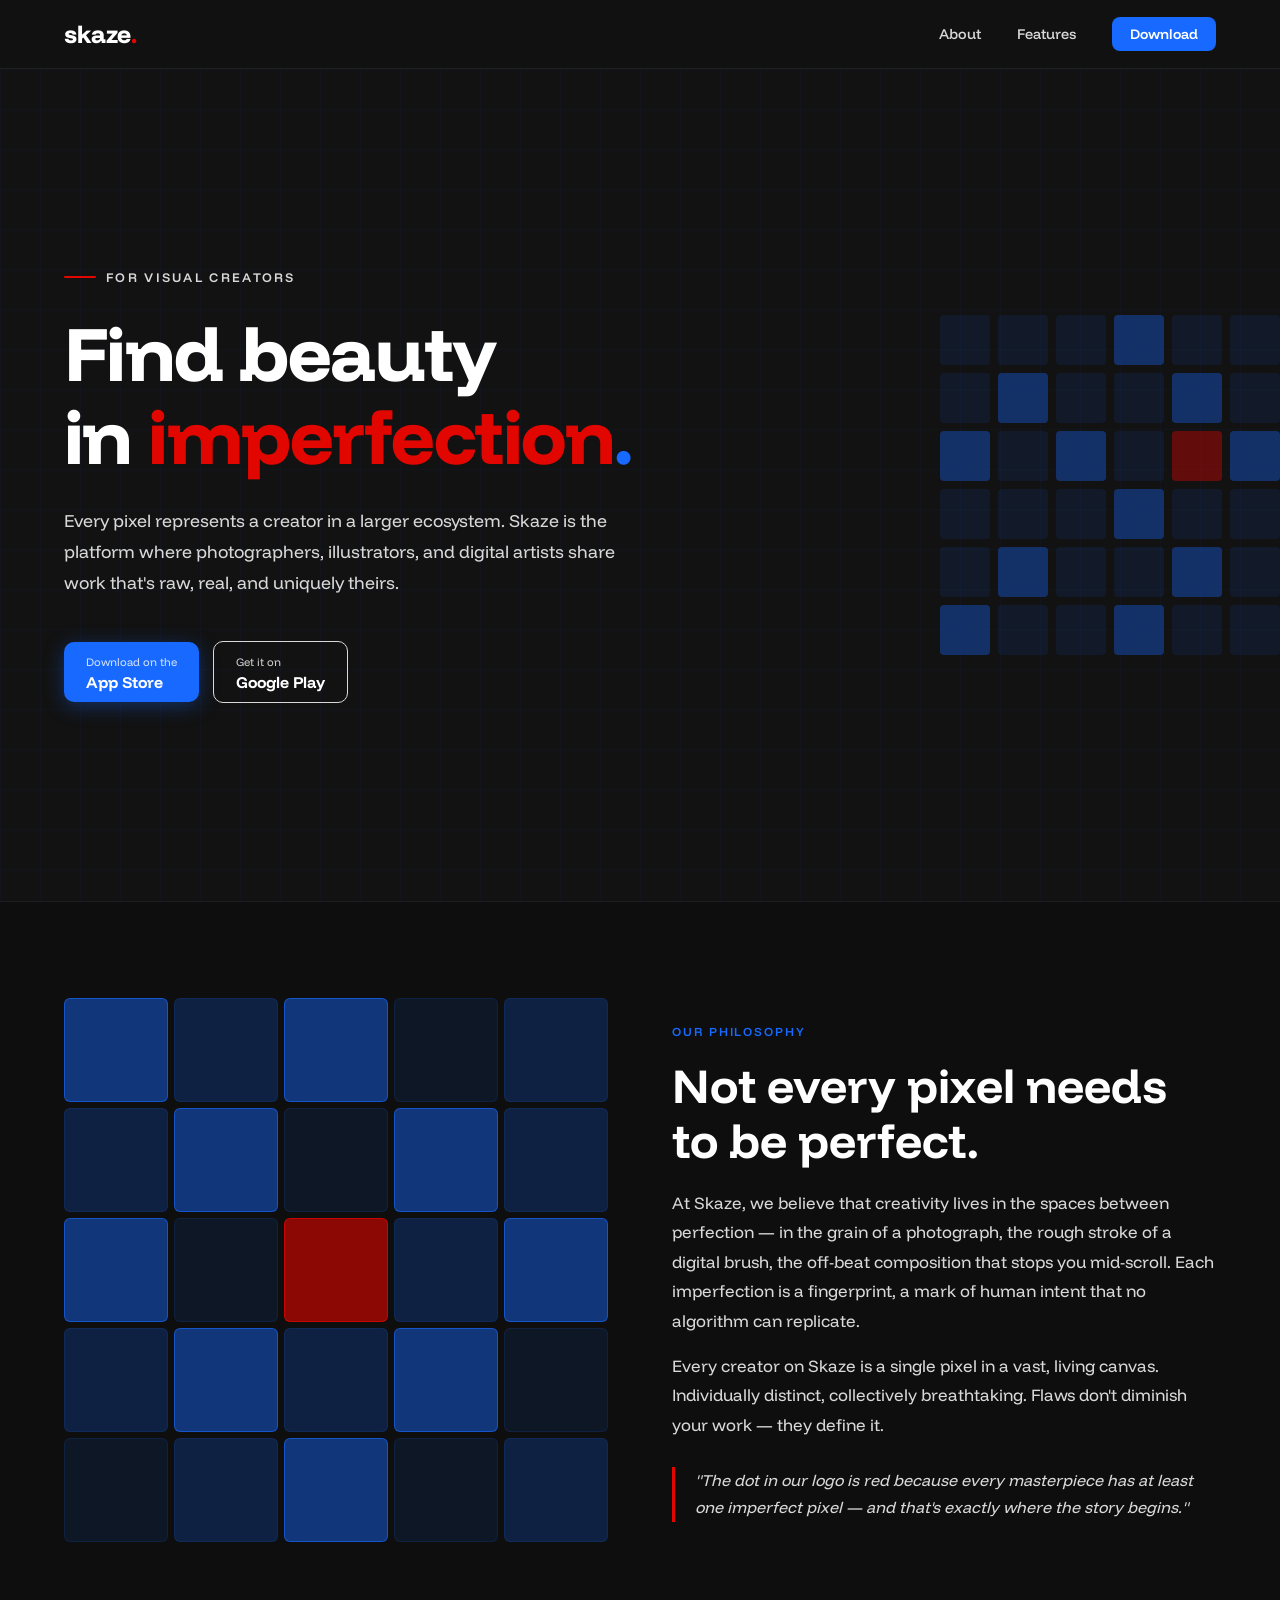
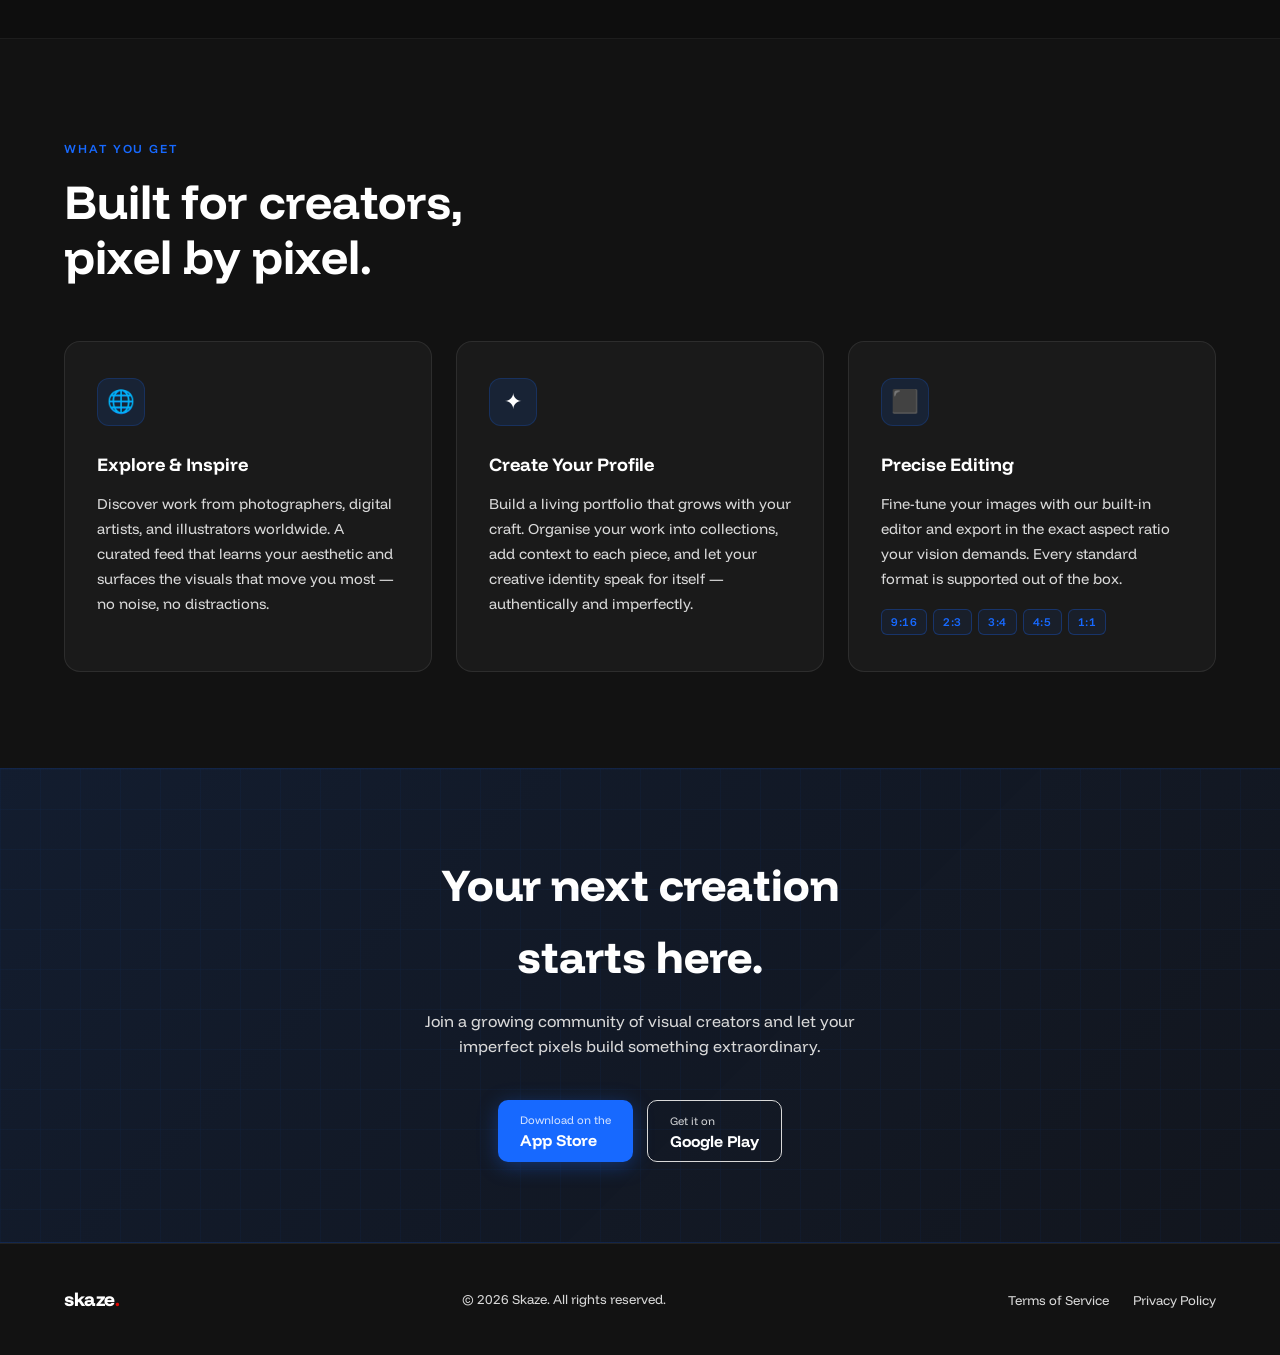
==== index.html @ e543526e "Add Skaze landing page: index.html, terms.html, privacy.html, style.css Agent-Logs-Url: https://gith" ====
<!DOCTYPE html>
<html lang="en">
<head>
  <meta charset="UTF-8" />
  <meta name="viewport" content="width=device-width, initial-scale=1.0" />
  <meta name="description" content="Skaze – the platform for visual creators, photographers, and digital artists. Find beauty in imperfection." />
  <title>Skaze – Find Beauty in Imperfection</title>
  <link rel="stylesheet" href="style.css" />
</head>
<body>

  <!-- ══════════════════════════════════════
       NAVBAR
  ══════════════════════════════════════ -->
  <header class="navbar">
    <div class="container navbar__inner">
      <a href="index.html" class="navbar__logo" aria-label="Skaze home">
        skaze<span class="dot">.</span>
      </a>

      <nav aria-label="Main navigation">
        <ul class="navbar__links" id="navLinks">
          <li><a href="#about">About</a></li>
          <li><a href="#features">Features</a></li>
          <li><a href="#download" class="navbar__cta">Download</a></li>
        </ul>
      </nav>

      <button class="navbar__hamburger" id="hamburgerBtn" aria-label="Toggle menu" aria-expanded="false" aria-controls="navLinks">
        <span></span>
        <span></span>
        <span></span>
      </button>
    </div>
  </header>

  <main>

    <!-- ══════════════════════════════════════
         HERO
    ══════════════════════════════════════ -->
    <section class="hero pixel-bg" aria-label="Hero">
      <div class="container">
        <div class="hero__content">
          <div class="hero__eyebrow">
            <span class="hero__eyebrow-line" aria-hidden="true"></span>
            <span class="hero__eyebrow-text">For Visual Creators</span>
          </div>

          <h1 class="hero__headline">
            Find beauty<br />
            in <span class="accent-red">imperfection</span><span class="accent">.</span>
          </h1>

          <p class="hero__sub">
            Every pixel represents a creator in a larger ecosystem. Skaze is the
            platform where photographers, illustrators, and digital artists
            share work that's raw, real, and uniquely theirs.
          </p>

          <div class="hero__cta-group">
            <a href="#download" class="btn btn-primary btn-store" aria-label="Download on the App Store">
              <span class="btn-store__label">Download on the</span>
              <span class="btn-store__name">App Store</span>
            </a>
            <a href="#download" class="btn btn-outline btn-store" aria-label="Get it on Google Play">
              <span class="btn-store__label">Get it on</span>
              <span class="btn-store__name">Google Play</span>
            </a>
          </div>
        </div>

        <!-- Decorative pixel grid -->
        <div class="hero__pixel-accent" aria-hidden="true">
          <div class="px"></div><div class="px mid"></div><div class="px"></div><div class="px active"></div><div class="px"></div><div class="px mid"></div>
          <div class="px mid"></div><div class="px active"></div><div class="px mid"></div><div class="px"></div><div class="px active"></div><div class="px"></div>
          <div class="px active"></div><div class="px"></div><div class="px active"></div><div class="px mid"></div><div class="px red"></div><div class="px active"></div>
          <div class="px"></div><div class="px mid"></div><div class="px"></div><div class="px active"></div><div class="px"></div><div class="px mid"></div>
          <div class="px mid"></div><div class="px active"></div><div class="px mid"></div><div class="px"></div><div class="px active"></div><div class="px"></div>
          <div class="px active"></div><div class="px"></div><div class="px mid"></div><div class="px active"></div><div class="px"></div><div class="px mid"></div>
        </div>
      </div>
    </section>

    <!-- ══════════════════════════════════════
         ABOUT
    ══════════════════════════════════════ -->
    <section class="about section" id="about" aria-labelledby="about-title">
      <div class="container">
        <div class="about__grid">

          <!-- Visual: pixel mosaic -->
          <div class="about__visual" aria-hidden="true">
            <!-- Row 1 -->
            <div class="tile lit"></div><div class="tile mid"></div><div class="tile lit"></div><div class="tile"></div><div class="tile mid"></div>
            <!-- Row 2 -->
            <div class="tile mid"></div><div class="tile lit"></div><div class="tile"></div><div class="tile lit"></div><div class="tile mid"></div>
            <!-- Row 3 -->
            <div class="tile lit"></div><div class="tile"></div><div class="tile flaw"></div><div class="tile mid"></div><div class="tile lit"></div>
            <!-- Row 4 -->
            <div class="tile mid"></div><div class="tile lit"></div><div class="tile mid"></div><div class="tile lit"></div><div class="tile"></div>
            <!-- Row 5 -->
            <div class="tile"></div><div class="tile mid"></div><div class="tile lit"></div><div class="tile"></div><div class="tile mid"></div>
          </div>

          <!-- Copy -->
          <div class="about__copy">
            <span class="section-label">Our Philosophy</span>
            <h2 class="section-title" id="about-title">
              Not every pixel needs to be perfect.
            </h2>
            <p class="section-body">
              At Skaze, we believe that creativity lives in the spaces between
              perfection — in the grain of a photograph, the rough stroke of a
              digital brush, the off-beat composition that stops you mid-scroll.
              Each imperfection is a fingerprint, a mark of human intent that
              no algorithm can replicate.
            </p>
            <p class="section-body" style="margin-top: 16px;">
              Every creator on Skaze is a single pixel in a vast, living
              canvas. Individually distinct, collectively breathtaking. Flaws
              don't diminish your work — they define it.
            </p>
            <blockquote class="about__quote">
              "The dot in our logo is red because every masterpiece has at least
              one imperfect pixel — and that's exactly where the story begins."
            </blockquote>
          </div>

        </div>
      </div>
    </section>

    <!-- ══════════════════════════════════════
         FEATURES
    ══════════════════════════════════════ -->
    <section class="section" id="features" aria-labelledby="features-title">
      <div class="container">
        <span class="section-label">What You Get</span>
        <h2 class="section-title" id="features-title">
          Built for creators,<br />pixel by pixel.
        </h2>

        <div class="features__grid">

          <!-- Feature 1: Explore & Inspire -->
          <article class="feature-card">
            <div class="feature-card__icon" aria-hidden="true">🌐</div>
            <h3 class="feature-card__title">Explore &amp; Inspire</h3>
            <p class="feature-card__body">
              Discover work from photographers, digital artists, and
              illustrators worldwide. A curated feed that learns your aesthetic
              and surfaces the visuals that move you most — no noise, no
              distractions.
            </p>
          </article>

          <!-- Feature 2: Create Your Profile -->
          <article class="feature-card">
            <div class="feature-card__icon" aria-hidden="true">✦</div>
            <h3 class="feature-card__title">Create Your Profile</h3>
            <p class="feature-card__body">
              Build a living portfolio that grows with your craft. Organise
              your work into collections, add context to each piece, and let
              your creative identity speak for itself — authentically and
              imperfectly.
            </p>
          </article>

          <!-- Feature 3: Precise Editing -->
          <article class="feature-card">
            <div class="feature-card__icon" aria-hidden="true">⬛</div>
            <h3 class="feature-card__title">Precise Editing</h3>
            <p class="feature-card__body">
              Fine-tune your images with our built-in editor and export in the
              exact aspect ratio your vision demands. Every standard format is
              supported out of the box.
            </p>
            <div class="feature-card__tags" aria-label="Supported aspect ratios">
              <span class="feature-card__tag">9:16</span>
              <span class="feature-card__tag">2:3</span>
              <span class="feature-card__tag">3:4</span>
              <span class="feature-card__tag">4:5</span>
              <span class="feature-card__tag">1:1</span>
            </div>
          </article>

        </div>
      </div>
    </section>

    <!-- ══════════════════════════════════════
         DOWNLOAD CTA
    ══════════════════════════════════════ -->
    <section class="download-cta pixel-bg" id="download" aria-labelledby="download-title">
      <div class="container">
        <h2 class="download-cta__title" id="download-title">
          Your next creation<br />starts here.
        </h2>
        <p class="download-cta__sub">
          Join a growing community of visual creators and let your imperfect
          pixels build something extraordinary.
        </p>
        <div class="download-cta__buttons">
          <a href="#" class="btn btn-primary btn-store" aria-label="Download on the App Store">
            <span class="btn-store__label">Download on the</span>
            <span class="btn-store__name">App Store</span>
          </a>
          <a href="#" class="btn btn-outline btn-store" aria-label="Get it on Google Play">
            <span class="btn-store__label">Get it on</span>
            <span class="btn-store__name">Google Play</span>
          </a>
        </div>
      </div>
    </section>

  </main>

  <!-- ══════════════════════════════════════
       FOOTER
  ══════════════════════════════════════ -->
  <footer class="footer">
    <div class="container footer__inner">
      <span class="footer__logo">skaze<span class="dot">.</span></span>
      <p class="footer__copy">&copy; 2026 Skaze. All rights reserved.</p>
      <ul class="footer__links">
        <li><a href="terms.html">Terms of Service</a></li>
        <li><a href="privacy.html">Privacy Policy</a></li>
      </ul>
    </div>
  </footer>

  <script>
    // Mobile nav toggle
    const btn = document.getElementById('hamburgerBtn');
    const nav = document.getElementById('navLinks');
    btn.addEventListener('click', () => {
      const isOpen = nav.classList.toggle('open');
      btn.setAttribute('aria-expanded', isOpen);
    });
    // Close on link click
    nav.querySelectorAll('a').forEach(link => {
      link.addEventListener('click', () => {
        nav.classList.remove('open');
        btn.setAttribute('aria-expanded', false);
      });
    });
  </script>
</body>
</html>
---- style.css ----
/* ================================================
   Skaze – Global Stylesheet
   Brand colors:
     Background  #121212
     White       #FFFFFF
     Blue        #1769FF
     Dark Blue   #0F4ED8
     Red         #E10600
     Gray        #D9D9D9
   ================================================ */

@import url('https://fonts.googleapis.com/css2?family=Funnel+Display:wght@300;400;500;600;700;800&display=swap');

/* ── Reset & Base ── */
*, *::before, *::after {
  box-sizing: border-box;
  margin: 0;
  padding: 0;
}

html {
  scroll-behavior: smooth;
}

body {
  background-color: #121212;
  color: #FFFFFF;
  font-family: 'Funnel Display', sans-serif;
  font-size: 16px;
  line-height: 1.6;
  -webkit-font-smoothing: antialiased;
}

a {
  color: inherit;
  text-decoration: none;
}

img {
  max-width: 100%;
  display: block;
}

/* ── Utility ── */
.container {
  width: 90%;
  max-width: 1160px;
  margin: 0 auto;
}

.section {
  padding: 96px 0;
}

.section-label {
  display: inline-block;
  font-size: 0.75rem;
  font-weight: 600;
  letter-spacing: 0.16em;
  text-transform: uppercase;
  color: #1769FF;
  margin-bottom: 16px;
}

.section-title {
  font-size: clamp(2rem, 4vw, 3rem);
  font-weight: 700;
  line-height: 1.15;
  margin-bottom: 20px;
}

.section-body {
  font-size: 1.05rem;
  color: #D9D9D9;
  max-width: 600px;
  line-height: 1.75;
}

/* ── Pixel Grid Background (decorative) ── */
.pixel-bg {
  position: relative;
  overflow: hidden;
}

.pixel-bg::before {
  content: '';
  position: absolute;
  inset: 0;
  background-image:
    linear-gradient(rgba(23, 105, 255, 0.04) 1px, transparent 1px),
    linear-gradient(90deg, rgba(23, 105, 255, 0.04) 1px, transparent 1px);
  background-size: 40px 40px;
  pointer-events: none;
  z-index: 0;
}

/* ── Buttons ── */
.btn {
  display: inline-flex;
  align-items: center;
  gap: 10px;
  padding: 14px 28px;
  border-radius: 10px;
  font-family: 'Funnel Display', sans-serif;
  font-size: 0.95rem;
  font-weight: 600;
  cursor: pointer;
  border: none;
  transition: transform 0.18s ease, box-shadow 0.18s ease, background-color 0.18s ease;
  white-space: nowrap;
}

.btn:hover {
  transform: translateY(-2px);
}

.btn-primary {
  background-color: #1769FF;
  color: #FFFFFF;
  box-shadow: 0 4px 20px rgba(23, 105, 255, 0.35);
}

.btn-primary:hover {
  background-color: #0F4ED8;
  box-shadow: 0 6px 28px rgba(23, 105, 255, 0.5);
}

.btn-outline {
  background-color: transparent;
  color: #FFFFFF;
  border: 1.5px solid #D9D9D9;
}

.btn-outline:hover {
  border-color: #1769FF;
  color: #1769FF;
  box-shadow: 0 4px 16px rgba(23, 105, 255, 0.2);
}

/* ── Navbar ── */
.navbar {
  position: sticky;
  top: 0;
  z-index: 100;
  background-color: rgba(18, 18, 18, 0.92);
  backdrop-filter: blur(12px);
  -webkit-backdrop-filter: blur(12px);
  border-bottom: 1px solid rgba(217, 217, 217, 0.08);
}

.navbar__inner {
  display: flex;
  align-items: center;
  justify-content: space-between;
  height: 68px;
}

.navbar__logo {
  font-size: 1.55rem;
  font-weight: 800;
  letter-spacing: -0.02em;
  color: #FFFFFF;
}

.navbar__logo .dot {
  color: #E10600;
}

.navbar__links {
  display: flex;
  align-items: center;
  gap: 36px;
  list-style: none;
}

.navbar__links a {
  font-size: 0.9rem;
  font-weight: 500;
  color: #D9D9D9;
  transition: color 0.15s;
}

.navbar__links a:hover {
  color: #FFFFFF;
}

.navbar__cta {
  font-size: 0.88rem !important;
  font-weight: 600 !important;
  color: #FFFFFF !important;
  background-color: #1769FF;
  padding: 8px 18px;
  border-radius: 8px;
  transition: background-color 0.18s !important;
}

.navbar__cta:hover {
  background-color: #0F4ED8 !important;
  color: #FFFFFF !important;
}

/* Hamburger (mobile) */
.navbar__hamburger {
  display: none;
  flex-direction: column;
  gap: 5px;
  cursor: pointer;
  background: none;
  border: none;
  padding: 4px;
}

.navbar__hamburger span {
  display: block;
  width: 24px;
  height: 2px;
  background-color: #FFFFFF;
  border-radius: 2px;
  transition: transform 0.2s, opacity 0.2s;
}

/* ── Hero ── */
.hero {
  min-height: calc(100vh - 68px);
  display: flex;
  align-items: center;
  padding: 80px 0;
  position: relative;
}

.hero__content {
  position: relative;
  z-index: 1;
  max-width: 780px;
}

.hero__eyebrow {
  display: flex;
  align-items: center;
  gap: 10px;
  margin-bottom: 24px;
}

.hero__eyebrow-line {
  width: 32px;
  height: 2px;
  background-color: #E10600;
  border-radius: 2px;
}

.hero__eyebrow-text {
  font-size: 0.8rem;
  font-weight: 600;
  letter-spacing: 0.18em;
  text-transform: uppercase;
  color: #D9D9D9;
}

.hero__headline {
  font-size: clamp(2.6rem, 6vw, 5rem);
  font-weight: 800;
  line-height: 1.08;
  letter-spacing: -0.02em;
  margin-bottom: 28px;
}

.hero__headline .accent {
  color: #1769FF;
}

.hero__headline .accent-red {
  color: #E10600;
}

.hero__sub {
  font-size: 1.1rem;
  color: #D9D9D9;
  max-width: 560px;
  line-height: 1.75;
  margin-bottom: 44px;
}

.hero__cta-group {
  display: flex;
  flex-wrap: wrap;
  gap: 14px;
  align-items: center;
}

/* Store button inner layout */
.btn-store {
  flex-direction: column;
  align-items: flex-start;
  padding: 12px 22px;
  gap: 2px;
}

.btn-store__label {
  font-size: 0.7rem;
  font-weight: 400;
  opacity: 0.8;
}

.btn-store__name {
  font-size: 1rem;
  font-weight: 700;
  line-height: 1;
}

/* Floating pixel accent */
.hero__pixel-accent {
  position: absolute;
  right: 0;
  top: 50%;
  transform: translateY(-50%);
  width: 340px;
  height: 340px;
  display: grid;
  grid-template-columns: repeat(6, 1fr);
  grid-template-rows: repeat(6, 1fr);
  gap: 8px;
  opacity: 0.55;
  pointer-events: none;
}

.hero__pixel-accent .px {
  border-radius: 4px;
  background-color: rgba(23, 105, 255, 0.18);
  transition: background-color 0.4s;
}

.hero__pixel-accent .px.active { background-color: rgba(23, 105, 255, 0.65); }
.hero__pixel-accent .px.red    { background-color: rgba(225,   6,   0, 0.7); }

/* ── About ── */
.about {
  background-color: #0e0e0e;
  border-top: 1px solid rgba(217, 217, 217, 0.07);
  border-bottom: 1px solid rgba(217, 217, 217, 0.07);
}

.about__grid {
  display: grid;
  grid-template-columns: 1fr 1fr;
  gap: 64px;
  align-items: center;
}

.about__visual {
  position: relative;
  display: grid;
  grid-template-columns: repeat(5, 1fr);
  grid-template-rows: repeat(5, 1fr);
  gap: 6px;
  aspect-ratio: 1;
}

.about__visual .tile {
  border-radius: 6px;
  background-color: rgba(23, 105, 255, 0.1);
  border: 1px solid rgba(23, 105, 255, 0.12);
  transition: background-color 0.3s;
}

.about__visual .tile.lit  { background-color: rgba(23, 105, 255, 0.45); border-color: rgba(23, 105, 255, 0.6); }
.about__visual .tile.mid  { background-color: rgba(23, 105, 255, 0.22); }
.about__visual .tile.flaw { background-color: rgba(225, 6, 0, 0.6);     border-color: rgba(225, 6, 0, 0.7); }

.about__quote {
  margin-top: 28px;
  padding-left: 20px;
  border-left: 3px solid #E10600;
  font-size: 1rem;
  color: #D9D9D9;
  font-style: italic;
  line-height: 1.7;
}

/* ── Features ── */
.features__grid {
  display: grid;
  grid-template-columns: repeat(3, 1fr);
  gap: 24px;
  margin-top: 56px;
}

.feature-card {
  background-color: #1a1a1a;
  border: 1px solid rgba(217, 217, 217, 0.1);
  border-radius: 16px;
  padding: 36px 32px;
  transition: border-color 0.2s, transform 0.2s;
  position: relative;
  overflow: hidden;
}

.feature-card::before {
  content: '';
  position: absolute;
  top: 0; left: 0; right: 0;
  height: 3px;
  background: linear-gradient(90deg, #1769FF, #0F4ED8);
  border-radius: 16px 16px 0 0;
  opacity: 0;
  transition: opacity 0.2s;
}

.feature-card:hover {
  border-color: rgba(23, 105, 255, 0.35);
  transform: translateY(-4px);
}

.feature-card:hover::before {
  opacity: 1;
}

.feature-card__icon {
  width: 48px;
  height: 48px;
  border-radius: 12px;
  background-color: rgba(23, 105, 255, 0.12);
  border: 1px solid rgba(23, 105, 255, 0.2);
  display: flex;
  align-items: center;
  justify-content: center;
  margin-bottom: 24px;
  font-size: 1.4rem;
}

.feature-card__title {
  font-size: 1.15rem;
  font-weight: 700;
  margin-bottom: 12px;
}

.feature-card__body {
  font-size: 0.92rem;
  color: #D9D9D9;
  line-height: 1.7;
}

.feature-card__tags {
  display: flex;
  flex-wrap: wrap;
  gap: 6px;
  margin-top: 18px;
}

.feature-card__tag {
  font-size: 0.72rem;
  font-weight: 600;
  letter-spacing: 0.05em;
  color: #1769FF;
  border: 1px solid rgba(23, 105, 255, 0.3);
  border-radius: 6px;
  padding: 3px 9px;
  background-color: rgba(23, 105, 255, 0.07);
}

/* ── Download CTA banner ── */
.download-cta {
  background: linear-gradient(135deg, rgba(23, 105, 255, 0.12) 0%, rgba(15, 78, 216, 0.06) 100%);
  border-top: 1px solid rgba(23, 105, 255, 0.15);
  border-bottom: 1px solid rgba(23, 105, 255, 0.15);
  text-align: center;
  padding: 80px 0;
}

.download-cta__title {
  font-size: clamp(1.8rem, 3.5vw, 2.8rem);
  font-weight: 800;
  margin-bottom: 16px;
}

.download-cta__sub {
  font-size: 1rem;
  color: #D9D9D9;
  margin-bottom: 40px;
  max-width: 480px;
  margin-left: auto;
  margin-right: auto;
}

.download-cta__buttons {
  display: flex;
  justify-content: center;
  flex-wrap: wrap;
  gap: 14px;
}

/* ── Footer ── */
.footer {
  border-top: 1px solid rgba(217, 217, 217, 0.08);
  padding: 40px 0;
}

.footer__inner {
  display: flex;
  align-items: center;
  justify-content: space-between;
  flex-wrap: wrap;
  gap: 16px;
}

.footer__logo {
  font-size: 1.2rem;
  font-weight: 800;
  letter-spacing: -0.02em;
}

.footer__logo .dot {
  color: #E10600;
}

.footer__copy {
  font-size: 0.82rem;
  color: #D9D9D9;
}

.footer__links {
  display: flex;
  gap: 24px;
  list-style: none;
}

.footer__links a {
  font-size: 0.82rem;
  color: #D9D9D9;
  transition: color 0.15s;
}

.footer__links a:hover {
  color: #1769FF;
}

/* ── Legal pages ── */
.legal-hero {
  padding: 72px 0 40px;
  border-bottom: 1px solid rgba(217, 217, 217, 0.08);
}

.legal-hero__title {
  font-size: clamp(2rem, 4vw, 3.2rem);
  font-weight: 800;
  margin-bottom: 10px;
}

.legal-hero__meta {
  font-size: 0.85rem;
  color: #D9D9D9;
}

.legal-content {
  padding: 56px 0 96px;
  max-width: 760px;
}

.legal-content h2 {
  font-size: 1.3rem;
  font-weight: 700;
  margin-top: 44px;
  margin-bottom: 14px;
  color: #FFFFFF;
}

.legal-content h2:first-of-type {
  margin-top: 0;
}

.legal-content p {
  font-size: 0.97rem;
  color: #D9D9D9;
  line-height: 1.8;
  margin-bottom: 14px;
}

.legal-content ul {
  margin: 0 0 14px 20px;
  list-style: disc;
}

.legal-content ul li {
  font-size: 0.97rem;
  color: #D9D9D9;
  line-height: 1.8;
  margin-bottom: 6px;
}

.legal-content a {
  color: #1769FF;
  text-decoration: underline;
  text-underline-offset: 3px;
}

.legal-content a:hover {
  color: #FFFFFF;
}

/* ── Responsive ── */
@media (max-width: 960px) {
  .about__grid {
    grid-template-columns: 1fr;
    gap: 48px;
  }

  .about__visual {
    max-width: 320px;
    margin: 0 auto;
  }

  .features__grid {
    grid-template-columns: 1fr 1fr;
  }

  .hero__pixel-accent {
    display: none;
  }
}

@media (max-width: 680px) {
  .navbar__links {
    display: none;
    flex-direction: column;
    gap: 0;
    position: absolute;
    top: 68px;
    left: 0;
    right: 0;
    background-color: #121212;
    border-bottom: 1px solid rgba(217, 217, 217, 0.1);
    padding: 12px 0;
  }

  .navbar__links.open {
    display: flex;
  }

  .navbar__links li {
    width: 100%;
  }

  .navbar__links a {
    display: block;
    padding: 12px 5%;
    font-size: 1rem;
  }

  .navbar__cta {
    padding: 12px 5% !important;
    background: none !important;
    border-radius: 0 !important;
    border-top: 1px solid rgba(217, 217, 217, 0.06) !important;
    color: #1769FF !important;
  }

  .navbar__hamburger {
    display: flex;
  }

  .features__grid {
    grid-template-columns: 1fr;
  }

  .section {
    padding: 72px 0;
  }

  .footer__inner {
    flex-direction: column;
    align-items: flex-start;
  }
}
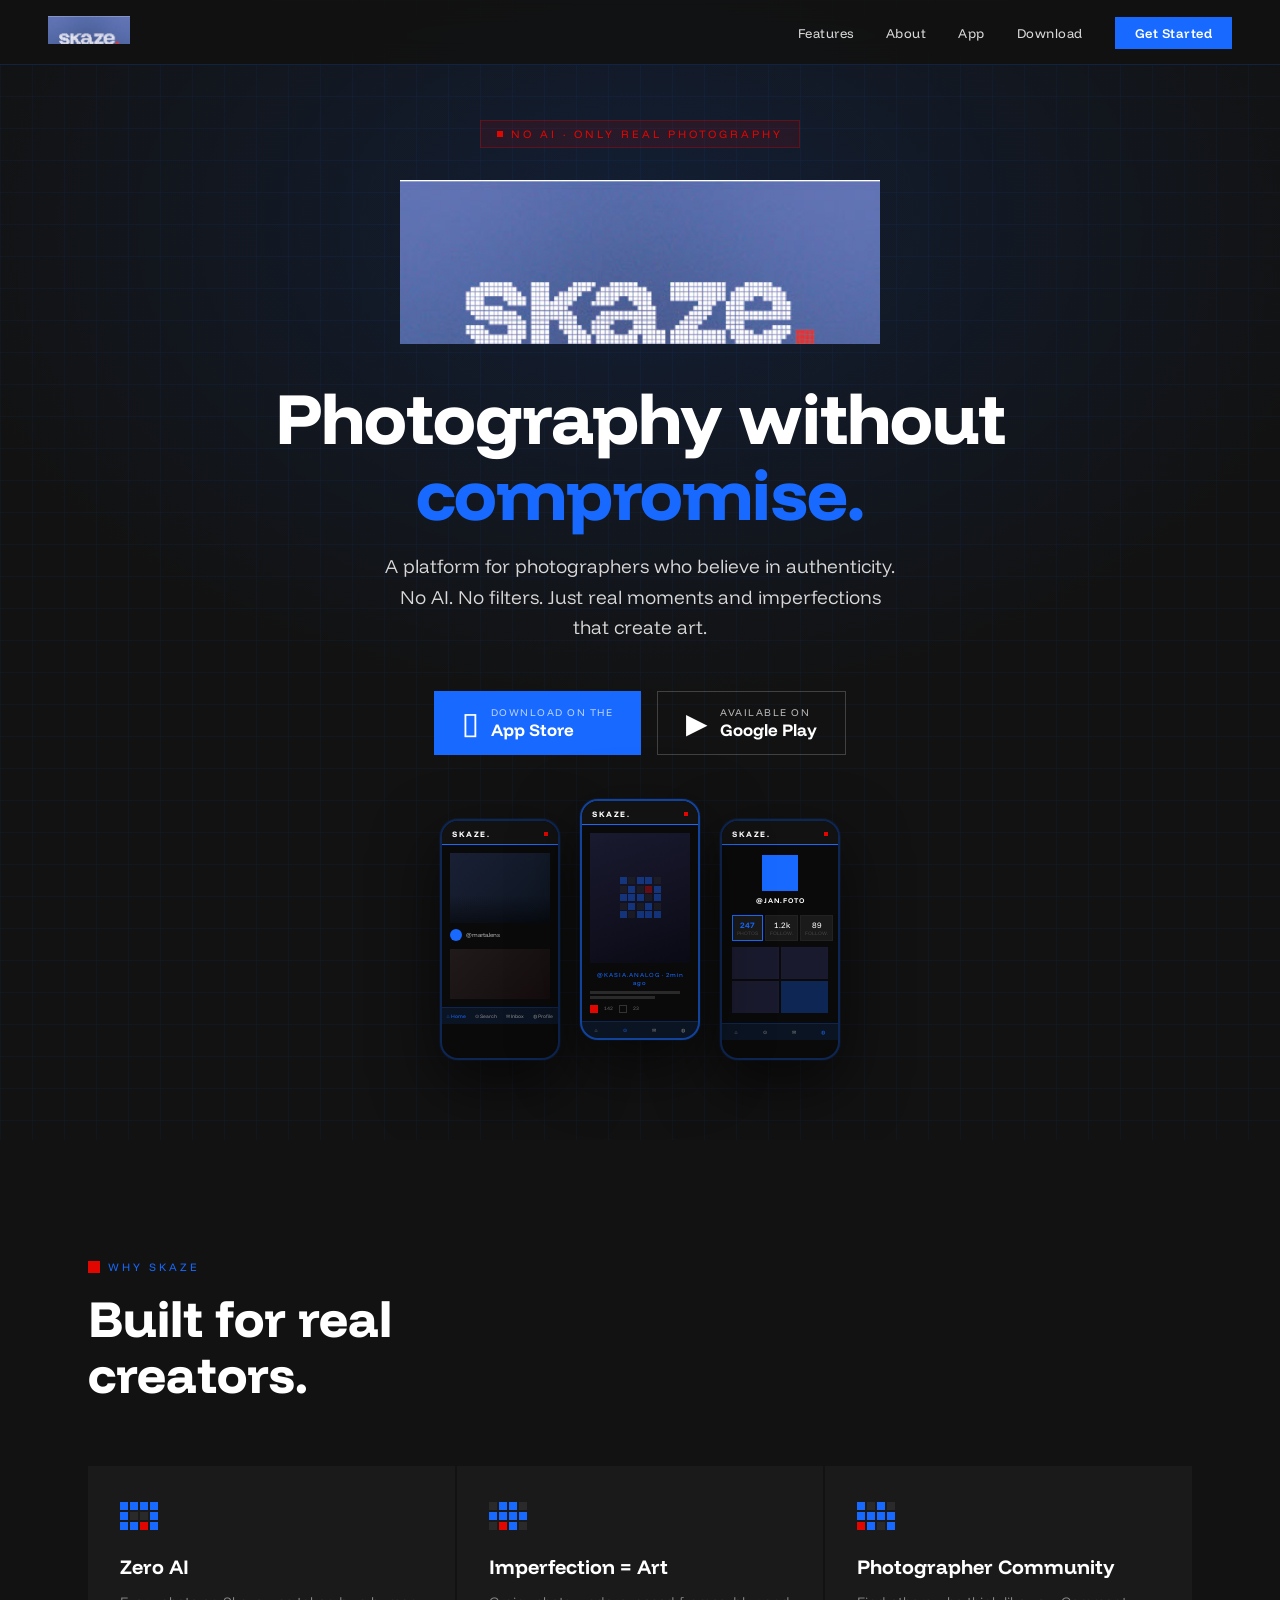
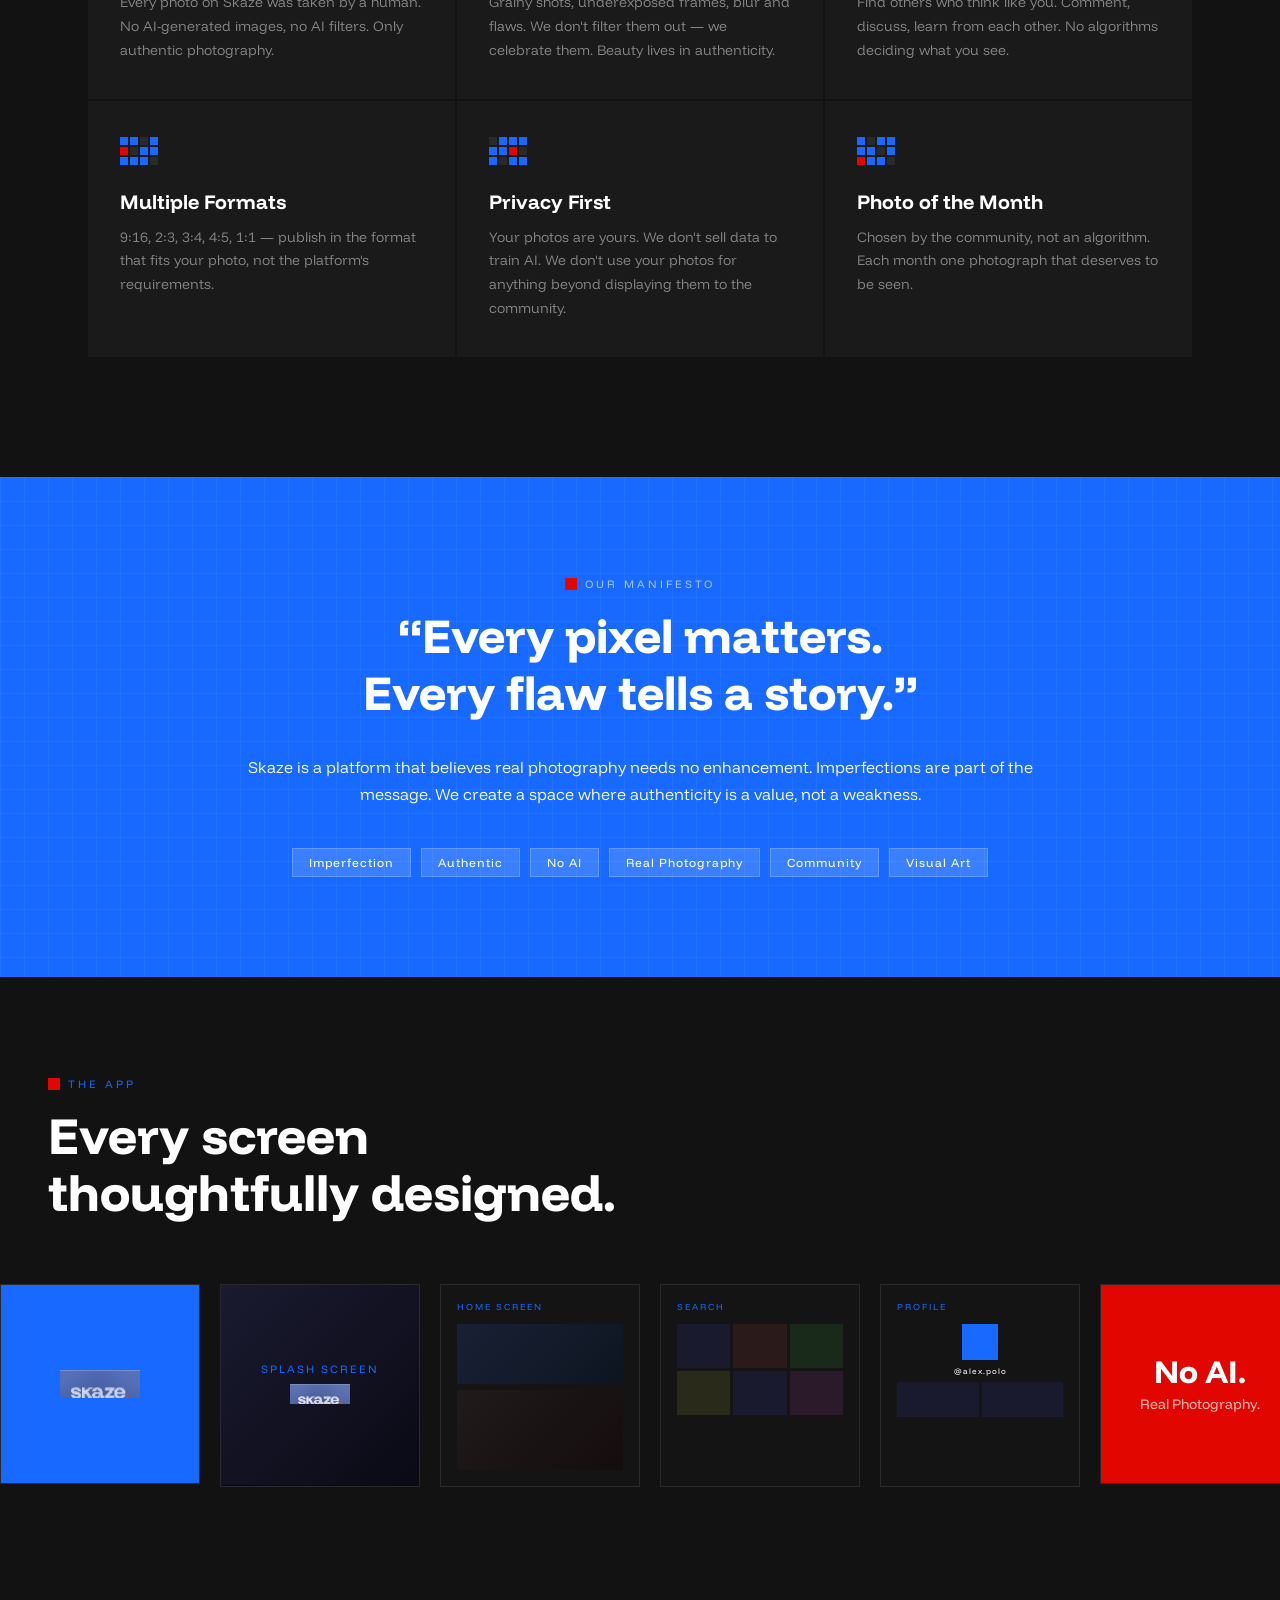
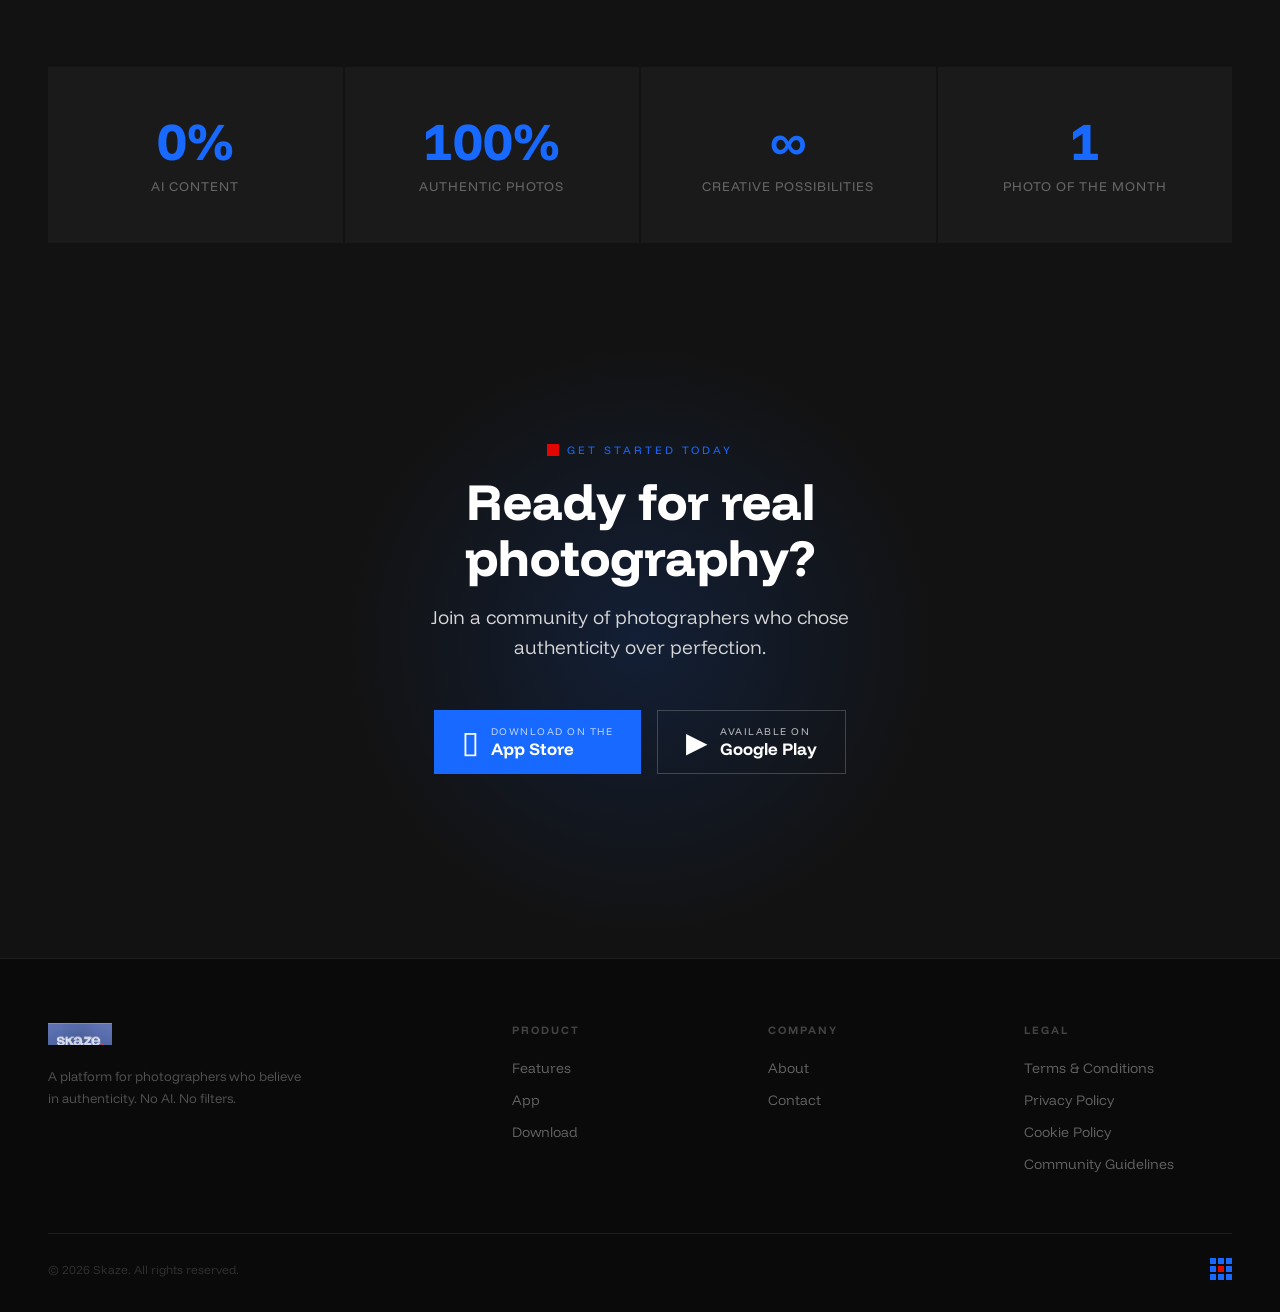
==== commit 8c9c9773: "Redesign index.html as mobile app landing page based on skaze_website.html Agent-Logs-Url: https://g" ====
--- a/index.html
+++ b/index.html
@@ -1,250 +1,1254 @@
 <!DOCTYPE html>
 <html lang="en">
 <head>
-  <meta charset="UTF-8" />
-  <meta name="viewport" content="width=device-width, initial-scale=1.0" />
-  <meta name="description" content="Skaze – the platform for visual creators, photographers, and digital artists. Find beauty in imperfection." />
-  <title>Skaze – Find Beauty in Imperfection</title>
-  <link rel="stylesheet" href="style.css" />
+<meta charset="UTF-8">
+<meta name="viewport" content="width=device-width, initial-scale=1.0">
+<meta name="description" content="Skaze — Real Photography. No AI. A platform for photographers who believe in authenticity.">
+<title>Skaze — Real Photography. No AI.</title>
+<link rel="preconnect" href="https://fonts.googleapis.com">
+<link href="https://fonts.googleapis.com/css2?family=Funnel+Display:wght@300;400;500;600;700;800&display=swap" rel="stylesheet">
+<style>
+:root {
+  --blue: #1769FF;
+  --blue-dark: #0F4ED8;
+  --red: #E10600;
+  --black: #121212;
+  --gray: #D9D9D9;
+  --white: #FFFFFF;
+}
+
+* { box-sizing: border-box; margin: 0; padding: 0; }
+
+html { scroll-behavior: smooth; }
+
+body {
+  font-family: 'Funnel Display', sans-serif;
+  background: var(--black);
+  color: var(--white);
+  overflow-x: hidden;
+}
+
+/* ── NAV ── */
+nav {
+  position: fixed; top: 0; left: 0; right: 0;
+  z-index: 100;
+  padding: 16px 48px;
+  display: flex; align-items: center; justify-content: space-between;
+  background: rgba(18,18,18,0.92);
+  backdrop-filter: blur(12px);
+  -webkit-backdrop-filter: blur(12px);
+  border-bottom: 1px solid rgba(23,105,255,0.2);
+}
+
+.nav-logo img { height: 28px; width: auto; }
+
+.nav-links {
+  display: flex; gap: 32px; align-items: center;
+  list-style: none;
+}
+
+.nav-links a {
+  color: var(--gray);
+  text-decoration: none;
+  font-size: 13px;
+  letter-spacing: 0.5px;
+  transition: color 0.2s;
+}
+
+.nav-links a:hover { color: var(--white); }
+
+.nav-cta {
+  background: var(--blue) !important;
+  color: var(--white) !important;
+  padding: 8px 20px;
+  font-weight: 600;
+  font-size: 13px !important;
+  letter-spacing: 1px;
+  transition: background 0.2s !important;
+}
+
+.nav-cta:hover { background: var(--blue-dark) !important; }
+
+/* Hamburger */
+.nav-hamburger {
+  display: none;
+  flex-direction: column;
+  gap: 5px;
+  cursor: pointer;
+  background: none;
+  border: none;
+  padding: 4px;
+}
+
+.nav-hamburger span {
+  display: block;
+  width: 24px; height: 2px;
+  background: var(--white);
+  border-radius: 2px;
+  transition: transform 0.25s, opacity 0.25s;
+}
+
+.nav-hamburger.open span:nth-child(1) { transform: translateY(7px) rotate(45deg); }
+.nav-hamburger.open span:nth-child(2) { opacity: 0; }
+.nav-hamburger.open span:nth-child(3) { transform: translateY(-7px) rotate(-45deg); }
+
+/* ── HERO ── */
+#hero {
+  min-height: 100vh;
+  display: flex; flex-direction: column;
+  align-items: center; justify-content: center;
+  position: relative; overflow: hidden;
+  padding: 120px 48px 80px;
+  text-align: center;
+}
+
+.hero-bg {
+  position: absolute; inset: 0;
+  background: radial-gradient(ellipse 80% 60% at 50% 20%, rgba(23,105,255,0.15) 0%, transparent 70%);
+}
+
+.pixel-grid {
+  position: absolute; inset: 0;
+  background-image:
+    linear-gradient(rgba(23,105,255,0.05) 1px, transparent 1px),
+    linear-gradient(90deg, rgba(23,105,255,0.05) 1px, transparent 1px);
+  background-size: 32px 32px;
+  animation: gridShift 20s linear infinite;
+}
+
+@keyframes gridShift {
+  0% { background-position: 0 0; }
+  100% { background-position: 32px 32px; }
+}
+
+.hero-badge {
+  display: inline-flex; align-items: center; gap: 8px;
+  background: rgba(225,6,0,0.1);
+  border: 1px solid rgba(225,6,0,0.3);
+  padding: 6px 16px;
+  font-size: 11px; letter-spacing: 3px; text-transform: uppercase;
+  color: var(--red);
+  margin-bottom: 32px;
+  position: relative; z-index: 1;
+}
+
+.badge-dot {
+  width: 6px; height: 6px; background: var(--red);
+  animation: blink 1.5s step-end infinite;
+}
+
+@keyframes blink { 50% { opacity: 0; } }
+
+.hero-logo {
+  position: relative; z-index: 1;
+  margin-bottom: 32px;
+}
+
+.hero-logo img { width: min(480px, 90vw); height: auto; }
+
+.hero-headline {
+  font-size: clamp(32px, 6vw, 72px);
+  font-weight: 800;
+  line-height: 1.05;
+  letter-spacing: -1px;
+  position: relative; z-index: 1;
+  margin-bottom: 20px;
+  max-width: 800px;
+}
+
+.hero-headline .accent { color: var(--blue); }
+
+.hero-sub {
+  font-size: clamp(15px, 2vw, 19px);
+  color: var(--gray);
+  max-width: 520px;
+  line-height: 1.6;
+  font-weight: 300;
+  position: relative; z-index: 1;
+  margin-bottom: 48px;
+}
+
+.download-row {
+  display: flex; gap: 16px; flex-wrap: wrap; justify-content: center;
+  position: relative; z-index: 1;
+  margin-bottom: 64px;
+}
+
+.store-btn {
+  display: flex; align-items: center; gap: 12px;
+  padding: 14px 28px;
+  text-decoration: none;
+  transition: transform 0.2s, box-shadow 0.2s;
+  font-family: 'Funnel Display', sans-serif;
+}
+
+.store-btn:hover { transform: translateY(-2px); }
+
+.store-btn.primary {
+  background: var(--blue);
+  color: var(--white);
+}
+
+.store-btn.primary:hover { box-shadow: 0 8px 32px rgba(23,105,255,0.4); }
+
+.store-btn.secondary {
+  background: transparent;
+  color: var(--white);
+  border: 1px solid rgba(255,255,255,0.2);
+}
+
+.store-btn.secondary:hover { border-color: var(--blue); box-shadow: 0 8px 32px rgba(23,105,255,0.2); }
+
+.store-icon { font-size: 28px; line-height: 1; }
+
+.store-label { text-align: left; }
+.store-label small { display: block; font-size: 10px; letter-spacing: 1.5px; text-transform: uppercase; opacity: 0.7; }
+.store-label strong { display: block; font-size: 17px; font-weight: 700; }
+
+/* ── PHONE MOCKUP STRIP ── */
+.phones-strip {
+  display: flex; gap: 20px; justify-content: center;
+  position: relative; z-index: 1;
+}
+
+.phone-frame {
+  width: 120px;
+  border-radius: 18px;
+  overflow: hidden;
+  border: 2px solid rgba(23,105,255,0.3);
+  background: #0a0a0a;
+  box-shadow: 0 24px 64px rgba(0,0,0,0.6), 0 0 0 1px rgba(23,105,255,0.1);
+  transition: transform 0.3s;
+}
+
+.phone-frame:nth-child(2) { transform: translateY(-20px); border-color: rgba(23,105,255,0.6); }
+.phone-frame:hover { transform: translateY(-8px) !important; }
+
+.p-header {
+  background: var(--black);
+  padding: 8px 10px 5px;
+  border-bottom: 1.5px solid var(--blue);
+  display: flex; align-items: center; justify-content: space-between;
+}
+
+.p-logo-text { font-size: 8px; font-weight: 800; letter-spacing: 1.5px; color: var(--white); }
+.p-dot { width: 4px; height: 4px; background: var(--red); }
+
+.p-post { padding: 8px; }
+.p-photo { height: 70px; background: linear-gradient(135deg,#1a1a2e,#2a2a40); margin-bottom: 6px; position: relative; overflow: hidden; }
+.p-photo::after { content:''; position:absolute; inset:0; background: linear-gradient(transparent 60%, rgba(0,0,0,0.5)); }
+.p-meta { display:flex; align-items:center; gap:4px; }
+.p-avatar { width:12px; height:12px; background:var(--blue); border-radius:50%; }
+.p-name { font-size:6px; color:#aaa; }
+.p-photo2 { height:50px; background:linear-gradient(135deg,#2a1a1a,#3a2020); }
+
+.p-tab { background:rgba(23,105,255,0.1); border-top:1px solid rgba(23,105,255,0.2); padding:5px 0; display:flex; justify-content:space-around; }
+.p-tab-item { font-size:5px; color:#888; text-align:center; }
+.p-tab-item.active { color:var(--blue); }
+
+/* ── FEATURES ── */
+#features {
+  padding: 120px 48px;
+  max-width: 1200px;
+  margin: 0 auto;
+}
+
+.section-tag {
+  font-size: 11px; letter-spacing: 3px; text-transform: uppercase;
+  color: var(--blue); margin-bottom: 16px;
+  display: flex; align-items: center; gap: 8px;
+}
+
+.section-tag::before {
+  content: '';
+  display: inline-block;
+  width: 12px; height: 12px;
+  background: var(--red);
+}
+
+.section-title {
+  font-size: clamp(28px, 4vw, 52px);
+  font-weight: 800; line-height: 1.1;
+  margin-bottom: 64px;
+  max-width: 600px;
+}
+
+.features-grid {
+  display: grid;
+  grid-template-columns: repeat(3, 1fr);
+  gap: 2px;
+}
+
+.feature-card {
+  background: #1a1a1a;
+  padding: 36px 32px;
+  position: relative;
+  overflow: hidden;
+  transition: background 0.3s;
+}
+
+.feature-card:hover { background: #1f1f1f; }
+
+.feature-card::before {
+  content: '';
+  position: absolute;
+  top: 0; left: 0; right: 0;
+  height: 2px;
+  background: var(--blue);
+  transform: scaleX(0);
+  transform-origin: left;
+  transition: transform 0.4s;
+}
+
+.feature-card:hover::before { transform: scaleX(1); }
+
+.feature-pixel {
+  display: grid;
+  grid-template-columns: repeat(4, 8px);
+  grid-template-rows: repeat(3, 8px);
+  gap: 2px;
+  margin-bottom: 24px;
+}
+
+.fp { background: var(--blue); width: 8px; height: 8px; }
+.fp.off { background: #2a2a2a; }
+.fp.red { background: var(--red); }
+
+.feature-title {
+  font-size: 20px; font-weight: 700;
+  margin-bottom: 12px;
+}
+
+.feature-desc {
+  font-size: 14px; color: #888;
+  line-height: 1.7; font-weight: 300;
+}
+
+/* ── MANIFESTO ── */
+#manifesto {
+  background: var(--blue);
+  padding: 100px 48px;
+  text-align: center;
+  position: relative;
+  overflow: hidden;
+}
+
+#manifesto::before {
+  content: '';
+  position: absolute; inset: 0;
+  background-image:
+    linear-gradient(rgba(255,255,255,0.05) 1px, transparent 1px),
+    linear-gradient(90deg, rgba(255,255,255,0.05) 1px, transparent 1px);
+  background-size: 24px 24px;
+}
+
+.manifesto-inner { position: relative; z-index: 1; max-width: 800px; margin: 0 auto; }
+
+.manifesto-quote {
+  font-size: clamp(24px, 4vw, 48px);
+  font-weight: 800;
+  line-height: 1.2;
+  margin-bottom: 32px;
+}
+
+.manifesto-sub {
+  font-size: 16px;
+  opacity: 0.8;
+  font-weight: 300;
+  margin-bottom: 40px;
+  line-height: 1.7;
+}
+
+.manifesto-tags {
+  display: flex; flex-wrap: wrap; gap: 10px; justify-content: center;
+}
+
+.tag-pill {
+  background: rgba(255,255,255,0.15);
+  padding: 6px 16px;
+  font-size: 12px;
+  letter-spacing: 1px;
+  border: 1px solid rgba(255,255,255,0.2);
+}
+
+/* ── SCREENSHOTS ── */
+#screenshots {
+  padding: 100px 0;
+  overflow: hidden;
+}
+
+.screenshots-header {
+  padding: 0 48px;
+  margin-bottom: 64px;
+}
+
+.scroll-track {
+  display: flex; gap: 20px;
+  animation: scrollTrack 30s linear infinite;
+  width: max-content;
+}
+
+@keyframes scrollTrack {
+  0% { transform: translateX(0); }
+  100% { transform: translateX(-50%); }
+}
+
+.scroll-track:hover { animation-play-state: paused; }
+
+.scroll-card {
+  width: 200px; flex-shrink: 0;
+  background: #1a1a1a;
+  border: 1px solid #2a2a2a;
+  overflow: hidden;
+}
+
+.scroll-card-ph {
+  width: 100%; height: 280px;
+}
+
+/* ── STATS ── */
+#stats {
+  padding: 80px 48px;
+}
+
+.stats-inner {
+  display: grid; grid-template-columns: repeat(4,1fr);
+  gap: 2px; max-width: 1200px; margin: 0 auto;
+}
+
+.stat-card {
+  background: #1a1a1a;
+  padding: 48px 32px;
+  text-align: center;
+}
+
+.stat-num {
+  font-size: 52px; font-weight: 800;
+  color: var(--blue);
+  display: block;
+  line-height: 1;
+  margin-bottom: 8px;
+}
+
+.stat-label {
+  font-size: 13px; color: #666;
+  letter-spacing: 1px; text-transform: uppercase;
+}
+
+/* ── DOWNLOAD CTA ── */
+#download {
+  padding: 120px 48px;
+  text-align: center;
+  position: relative;
+  overflow: hidden;
+}
+
+#download::before {
+  content: '';
+  position: absolute;
+  width: 600px; height: 600px;
+  border-radius: 50%;
+  background: radial-gradient(circle, rgba(23,105,255,0.15) 0%, transparent 70%);
+  top: 50%; left: 50%; transform: translate(-50%,-50%);
+  pointer-events: none;
+}
+
+#download .section-title { margin: 0 auto 16px; text-align: center; max-width: 100%; }
+#download .hero-sub { margin: 0 auto 48px; text-align: center; }
+
+/* ── FOOTER ── */
+footer {
+  background: #0a0a0a;
+  border-top: 1px solid #1e1e1e;
+  padding: 64px 48px 32px;
+}
+
+.footer-top {
+  display: grid; grid-template-columns: 2fr 1fr 1fr 1fr;
+  gap: 48px; margin-bottom: 48px;
+}
+
+.footer-brand img { height: 22px; width: auto; margin-bottom: 16px; }
+
+.footer-tagline {
+  font-size: 13px; color: #555;
+  line-height: 1.7; max-width: 260px;
+  font-weight: 300;
+}
+
+.footer-col h4 {
+  font-size: 11px; letter-spacing: 2px; text-transform: uppercase;
+  color: #444; margin-bottom: 20px;
+}
+
+.footer-col ul { list-style: none; }
+.footer-col li { margin-bottom: 12px; }
+.footer-col a {
+  color: #666; text-decoration: none;
+  font-size: 14px; font-weight: 300;
+  transition: color 0.2s;
+  cursor: pointer;
+}
+.footer-col a:hover { color: var(--white); }
+
+.footer-bottom {
+  border-top: 1px solid #1e1e1e;
+  padding-top: 24px;
+  display: flex; justify-content: space-between; align-items: center;
+}
+
+.footer-copy {
+  font-size: 12px; color: #333; font-weight: 300;
+}
+
+.footer-pixel {
+  display: grid; grid-template-columns: repeat(3,6px);
+  grid-template-rows: repeat(3,6px); gap: 2px;
+}
+
+.fp2 { width:6px; height:6px; background: var(--blue); }
+.fp2.r { background: var(--red); }
+
+/* ── MODAL ── */
+.modal {
+  display: none;
+  position: fixed; inset: 0;
+  background: rgba(0,0,0,0.9);
+  z-index: 200;
+  overflow-y: auto;
+  padding: 48px;
+}
+
+.modal.active { display: block; }
+
+.modal-inner {
+  max-width: 800px; margin: 0 auto;
+  background: #1a1a1a;
+  border: 1px solid #2a2a2a;
+  padding: 48px;
+  position: relative;
+}
+
+.modal-close {
+  position: absolute; top: 20px; right: 24px;
+  background: none; border: none; color: #888;
+  font-size: 24px; cursor: pointer;
+  font-family: 'Funnel Display', sans-serif;
+  transition: color 0.2s;
+}
+.modal-close:hover { color: var(--white); }
+
+.modal h2 {
+  font-size: 28px; font-weight: 800;
+  margin-bottom: 8px;
+}
+
+.modal-date {
+  font-size: 12px; color: #555; letter-spacing: 1px;
+  margin-bottom: 32px;
+}
+
+.modal h3 {
+  font-size: 16px; font-weight: 700;
+  margin: 28px 0 10px;
+  color: var(--blue);
+}
+
+.modal p {
+  font-size: 14px; color: #888;
+  line-height: 1.8; font-weight: 300;
+  margin-bottom: 16px;
+}
+
+.modal ul {
+  padding-left: 20px; margin-bottom: 16px;
+}
+
+.modal li {
+  font-size: 14px; color: #888;
+  line-height: 1.8; margin-bottom: 6px;
+  font-weight: 300;
+}
+
+/* ── SCROLL ANIMATIONS ── */
+.reveal {
+  opacity: 0; transform: translateY(24px);
+  transition: opacity 0.7s ease, transform 0.7s ease;
+}
+.reveal.visible { opacity: 1; transform: translateY(0); }
+
+/* ── RESPONSIVE ── */
+@media (max-width: 960px) {
+  .footer-top { grid-template-columns: 1fr 1fr; gap: 32px; }
+  .features-grid { grid-template-columns: 1fr 1fr; }
+  .stats-inner { grid-template-columns: 1fr 1fr; }
+}
+
+@media (max-width: 680px) {
+  nav { padding: 14px 20px; }
+
+  .nav-links {
+    display: none;
+    flex-direction: column;
+    gap: 0;
+    position: absolute;
+    top: 60px; left: 0; right: 0;
+    background: #121212;
+    border-bottom: 1px solid rgba(217,217,217,0.1);
+    padding: 12px 0;
+    z-index: 99;
+  }
+
+  .nav-links.open { display: flex; }
+
+  .nav-links li { width: 100%; }
+
+  .nav-links a {
+    display: block;
+    padding: 14px 20px;
+    font-size: 1rem;
+  }
+
+  .nav-cta {
+    background: none !important;
+    padding: 14px 20px !important;
+    border-top: 1px solid rgba(217,217,217,0.06) !important;
+    color: var(--blue) !important;
+  }
+
+  .nav-hamburger { display: flex; }
+
+  #hero { padding: 100px 20px 60px; }
+  #features { padding: 80px 20px; }
+  .features-grid { grid-template-columns: 1fr; }
+  .stats-inner { grid-template-columns: 1fr 1fr; }
+  #stats { padding: 60px 20px; }
+  .footer-top { grid-template-columns: 1fr 1fr; gap: 32px; }
+  footer { padding: 48px 20px 24px; }
+  #manifesto, #download { padding: 80px 20px; }
+  .screenshots-header { padding: 0 20px; }
+  .modal { padding: 16px; }
+  .modal-inner { padding: 32px 20px; }
+  .phones-strip { gap: 12px; }
+  .phone-frame { width: 100px; }
+  #download::before { width: 300px; height: 300px; }
+}
+
+@media (max-width: 400px) {
+  .stats-inner { grid-template-columns: 1fr; }
+  .footer-top { grid-template-columns: 1fr; }
+}
+</style>
 </head>
 <body>
 
-  <!-- ══════════════════════════════════════
-       NAVBAR
-  ══════════════════════════════════════ -->
-  <header class="navbar">
-    <div class="container navbar__inner">
-      <a href="index.html" class="navbar__logo" aria-label="Skaze home">
-        skaze<span class="dot">.</span>
-      </a>
-
-      <nav aria-label="Main navigation">
-        <ul class="navbar__links" id="navLinks">
-          <li><a href="#about">About</a></li>
-          <li><a href="#features">Features</a></li>
-          <li><a href="#download" class="navbar__cta">Download</a></li>
-        </ul>
-      </nav>
-
-      <button class="navbar__hamburger" id="hamburgerBtn" aria-label="Toggle menu" aria-expanded="false" aria-controls="navLinks">
-        <span></span>
-        <span></span>
-        <span></span>
-      </button>
-    </div>
-  </header>
-
-  <main>
-
-    <!-- ══════════════════════════════════════
-         HERO
-    ══════════════════════════════════════ -->
-    <section class="hero pixel-bg" aria-label="Hero">
-      <div class="container">
-        <div class="hero__content">
-          <div class="hero__eyebrow">
-            <span class="hero__eyebrow-line" aria-hidden="true"></span>
-            <span class="hero__eyebrow-text">For Visual Creators</span>
-          </div>
-
-          <h1 class="hero__headline">
-            Find beauty<br />
-            in <span class="accent-red">imperfection</span><span class="accent">.</span>
-          </h1>
-
-          <p class="hero__sub">
-            Every pixel represents a creator in a larger ecosystem. Skaze is the
-            platform where photographers, illustrators, and digital artists
-            share work that's raw, real, and uniquely theirs.
-          </p>
-
-          <div class="hero__cta-group">
-            <a href="#download" class="btn btn-primary btn-store" aria-label="Download on the App Store">
-              <span class="btn-store__label">Download on the</span>
-              <span class="btn-store__name">App Store</span>
-            </a>
-            <a href="#download" class="btn btn-outline btn-store" aria-label="Get it on Google Play">
-              <span class="btn-store__label">Get it on</span>
-              <span class="btn-store__name">Google Play</span>
-            </a>
+<!-- NAV -->
+<nav>
+  <div class="nav-logo">
+    <img src="[data-uri]" alt="Skaze">
+  </div>
+  <ul class="nav-links" id="navLinks">
+    <li><a href="#features">Features</a></li>
+    <li><a href="#manifesto">About</a></li>
+    <li><a href="#screenshots">App</a></li>
+    <li><a href="#download">Download</a></li>
+    <li><a href="#download" class="nav-cta">Get Started</a></li>
+  </ul>
+  <button class="nav-hamburger" id="hamburgerBtn" aria-label="Toggle menu" aria-expanded="false" aria-controls="navLinks">
+    <span></span>
+    <span></span>
+    <span></span>
+  </button>
+</nav>
+
+<!-- HERO -->
+<section id="hero">
+  <div class="hero-bg"></div>
+  <div class="pixel-grid"></div>
+
+  <div class="hero-badge">
+    <span class="badge-dot"></span>
+    No AI &middot; Only Real Photography
+  </div>
+
+  <div class="hero-logo reveal">
+    <img src="[data-uri]" alt="Skaze">
+  </div>
+
+  <h1 class="hero-headline reveal">
+    Photography without<br><span class="accent">compromise.</span>
+  </h1>
+
+  <p class="hero-sub reveal">
+    A platform for photographers who believe in authenticity. No AI. No filters.
+    Just real moments and imperfections that create art.
+  </p>
+
+  <div class="download-row reveal">
+    <a href="https://apps.apple.com" target="_blank" rel="noopener" class="store-btn primary" aria-label="Download on the App Store">
+      <span class="store-icon">&#63743;</span>
+      <span class="store-label">
+        <small>Download on the</small>
+        <strong>App Store</strong>
+      </span>
+    </a>
+    <a href="https://play.google.com" target="_blank" rel="noopener" class="store-btn secondary" aria-label="Get it on Google Play">
+      <span class="store-icon">&#9654;</span>
+      <span class="store-label">
+        <small>Available on</small>
+        <strong>Google Play</strong>
+      </span>
+    </a>
+  </div>
+
+  <!-- Mini phone mockups -->
+  <div class="phones-strip reveal">
+    <div class="phone-frame">
+      <div class="p-header">
+        <span class="p-logo-text">SKAZE.</span>
+        <span class="p-dot"></span>
+      </div>
+      <div class="p-post">
+        <div class="p-photo" style="background:linear-gradient(135deg,#1a2035,#0d1520);"></div>
+        <div class="p-meta" style="margin-bottom:8px;">
+          <div class="p-avatar"></div>
+          <span class="p-name">@marta.lens</span>
+        </div>
+        <div class="p-photo2" style="background:linear-gradient(135deg,#201a1a,#150d0d);"></div>
+      </div>
+      <div class="p-tab">
+        <div class="p-tab-item active">&#8962; Home</div>
+        <div class="p-tab-item">&#8857; Search</div>
+        <div class="p-tab-item">&#9993; Inbox</div>
+        <div class="p-tab-item">&#9677; Profile</div>
+      </div>
+    </div>
+
+    <div class="phone-frame">
+      <div class="p-header">
+        <span class="p-logo-text">SKAZE.</span>
+        <span class="p-dot"></span>
+      </div>
+      <div style="padding:8px;">
+        <div style="height:130px;background:linear-gradient(160deg,#1a1a30,#0a0a15);position:relative;margin-bottom:8px;display:flex;align-items:center;justify-content:center;">
+          <div style="display:grid;grid-template-columns:repeat(5,7px);gap:1.5px;opacity:0.4;">
+            <div style="background:#1769FF;width:7px;height:7px;"></div><div style="background:#2a2a2a;width:7px;height:7px;"></div><div style="background:#1769FF;width:7px;height:7px;"></div><div style="background:#1769FF;width:7px;height:7px;"></div><div style="background:#2a2a2a;width:7px;height:7px;"></div>
+            <div style="background:#2a2a2a;width:7px;height:7px;"></div><div style="background:#1769FF;width:7px;height:7px;"></div><div style="background:#2a2a2a;width:7px;height:7px;"></div><div style="background:#E10600;width:7px;height:7px;"></div><div style="background:#1769FF;width:7px;height:7px;"></div>
+            <div style="background:#1769FF;width:7px;height:7px;"></div><div style="background:#1769FF;width:7px;height:7px;"></div><div style="background:#1769FF;width:7px;height:7px;"></div><div style="background:#2a2a2a;width:7px;height:7px;"></div><div style="background:#1769FF;width:7px;height:7px;"></div>
+            <div style="background:#2a2a2a;width:7px;height:7px;"></div><div style="background:#1769FF;width:7px;height:7px;"></div><div style="background:#2a2a2a;width:7px;height:7px;"></div><div style="background:#1769FF;width:7px;height:7px;"></div><div style="background:#2a2a2a;width:7px;height:7px;"></div>
+            <div style="background:#1769FF;width:7px;height:7px;"></div><div style="background:#2a2a2a;width:7px;height:7px;"></div><div style="background:#1769FF;width:7px;height:7px;"></div><div style="background:#1769FF;width:7px;height:7px;"></div><div style="background:#1769FF;width:7px;height:7px;"></div>
           </div>
         </div>
-
-        <!-- Decorative pixel grid -->
-        <div class="hero__pixel-accent" aria-hidden="true">
-          <div class="px"></div><div class="px mid"></div><div class="px"></div><div class="px active"></div><div class="px"></div><div class="px mid"></div>
-          <div class="px mid"></div><div class="px active"></div><div class="px mid"></div><div class="px"></div><div class="px active"></div><div class="px"></div>
-          <div class="px active"></div><div class="px"></div><div class="px active"></div><div class="px mid"></div><div class="px red"></div><div class="px active"></div>
-          <div class="px"></div><div class="px mid"></div><div class="px"></div><div class="px active"></div><div class="px"></div><div class="px mid"></div>
-          <div class="px mid"></div><div class="px active"></div><div class="px mid"></div><div class="px"></div><div class="px active"></div><div class="px"></div>
-          <div class="px active"></div><div class="px"></div><div class="px mid"></div><div class="px active"></div><div class="px"></div><div class="px mid"></div>
+        <div style="font-size:6px;color:#1769FF;letter-spacing:1px;margin-bottom:4px;">@KASIA.ANALOG &middot; 2min ago</div>
+        <div style="height:3px;background:#2a2a2a;width:90%;margin-bottom:2px;"></div>
+        <div style="height:3px;background:#2a2a2a;width:65%;margin-bottom:6px;"></div>
+        <div style="display:flex;gap:6px;">
+          <div style="width:8px;height:8px;background:#E10600;"></div>
+          <span style="font-size:5px;color:#666;">142</span>
+          <div style="width:8px;height:8px;border:1px solid #333;"></div>
+          <span style="font-size:5px;color:#666;">23</span>
         </div>
       </div>
-    </section>
-
-    <!-- ══════════════════════════════════════
-         ABOUT
-    ══════════════════════════════════════ -->
-    <section class="about section" id="about" aria-labelledby="about-title">
-      <div class="container">
-        <div class="about__grid">
-
-          <!-- Visual: pixel mosaic -->
-          <div class="about__visual" aria-hidden="true">
-            <!-- Row 1 -->
-            <div class="tile lit"></div><div class="tile mid"></div><div class="tile lit"></div><div class="tile"></div><div class="tile mid"></div>
-            <!-- Row 2 -->
-            <div class="tile mid"></div><div class="tile lit"></div><div class="tile"></div><div class="tile lit"></div><div class="tile mid"></div>
-            <!-- Row 3 -->
-            <div class="tile lit"></div><div class="tile"></div><div class="tile flaw"></div><div class="tile mid"></div><div class="tile lit"></div>
-            <!-- Row 4 -->
-            <div class="tile mid"></div><div class="tile lit"></div><div class="tile mid"></div><div class="tile lit"></div><div class="tile"></div>
-            <!-- Row 5 -->
-            <div class="tile"></div><div class="tile mid"></div><div class="tile lit"></div><div class="tile"></div><div class="tile mid"></div>
+      <div class="p-tab">
+        <div class="p-tab-item">&#8962;</div>
+        <div class="p-tab-item active">&#8857;</div>
+        <div class="p-tab-item">&#9993;</div>
+        <div class="p-tab-item">&#9677;</div>
+      </div>
+    </div>
+
+    <div class="phone-frame">
+      <div class="p-header">
+        <span class="p-logo-text">SKAZE.</span>
+        <span class="p-dot"></span>
+      </div>
+      <div style="padding:10px;">
+        <div style="display:flex;flex-direction:column;align-items:center;margin-bottom:10px;">
+          <div style="width:36px;height:36px;background:#1769FF;margin-bottom:5px;"></div>
+          <span style="font-size:7px;color:#fff;font-weight:700;letter-spacing:1px;">@JAN.FOTO</span>
+        </div>
+        <div style="display:grid;grid-template-columns:1fr 1fr 1fr;gap:2px;margin-bottom:6px;">
+          <div style="background:#1a1a1a;padding:4px;text-align:center;border:1px solid #1769FF;">
+            <div style="color:#1769FF;font-size:8px;font-weight:700;">247</div>
+            <div style="color:#444;font-size:5px;">PHOTOS</div>
           </div>
-
-          <!-- Copy -->
-          <div class="about__copy">
-            <span class="section-label">Our Philosophy</span>
-            <h2 class="section-title" id="about-title">
-              Not every pixel needs to be perfect.
-            </h2>
-            <p class="section-body">
-              At Skaze, we believe that creativity lives in the spaces between
-              perfection — in the grain of a photograph, the rough stroke of a
-              digital brush, the off-beat composition that stops you mid-scroll.
-              Each imperfection is a fingerprint, a mark of human intent that
-              no algorithm can replicate.
-            </p>
-            <p class="section-body" style="margin-top: 16px;">
-              Every creator on Skaze is a single pixel in a vast, living
-              canvas. Individually distinct, collectively breathtaking. Flaws
-              don't diminish your work — they define it.
-            </p>
-            <blockquote class="about__quote">
-              "The dot in our logo is red because every masterpiece has at least
-              one imperfect pixel — and that's exactly where the story begins."
-            </blockquote>
+          <div style="background:#1a1a1a;padding:4px;text-align:center;border:1px solid #222;">
+            <div style="color:#fff;font-size:8px;">1.2k</div>
+            <div style="color:#444;font-size:5px;">FOLLOW.</div>
           </div>
-
+          <div style="background:#1a1a1a;padding:4px;text-align:center;border:1px solid #222;">
+            <div style="color:#fff;font-size:8px;">89</div>
+            <div style="color:#444;font-size:5px;">FOLLOW.</div>
+          </div>
         </div>
-      </div>
-    </section>
-
-    <!-- ══════════════════════════════════════
-         FEATURES
-    ══════════════════════════════════════ -->
-    <section class="section" id="features" aria-labelledby="features-title">
-      <div class="container">
-        <span class="section-label">What You Get</span>
-        <h2 class="section-title" id="features-title">
-          Built for creators,<br />pixel by pixel.
-        </h2>
-
-        <div class="features__grid">
-
-          <!-- Feature 1: Explore & Inspire -->
-          <article class="feature-card">
-            <div class="feature-card__icon" aria-hidden="true">🌐</div>
-            <h3 class="feature-card__title">Explore &amp; Inspire</h3>
-            <p class="feature-card__body">
-              Discover work from photographers, digital artists, and
-              illustrators worldwide. A curated feed that learns your aesthetic
-              and surfaces the visuals that move you most — no noise, no
-              distractions.
-            </p>
-          </article>
-
-          <!-- Feature 2: Create Your Profile -->
-          <article class="feature-card">
-            <div class="feature-card__icon" aria-hidden="true">✦</div>
-            <h3 class="feature-card__title">Create Your Profile</h3>
-            <p class="feature-card__body">
-              Build a living portfolio that grows with your craft. Organise
-              your work into collections, add context to each piece, and let
-              your creative identity speak for itself — authentically and
-              imperfectly.
-            </p>
-          </article>
-
-          <!-- Feature 3: Precise Editing -->
-          <article class="feature-card">
-            <div class="feature-card__icon" aria-hidden="true">⬛</div>
-            <h3 class="feature-card__title">Precise Editing</h3>
-            <p class="feature-card__body">
-              Fine-tune your images with our built-in editor and export in the
-              exact aspect ratio your vision demands. Every standard format is
-              supported out of the box.
-            </p>
-            <div class="feature-card__tags" aria-label="Supported aspect ratios">
-              <span class="feature-card__tag">9:16</span>
-              <span class="feature-card__tag">2:3</span>
-              <span class="feature-card__tag">3:4</span>
-              <span class="feature-card__tag">4:5</span>
-              <span class="feature-card__tag">1:1</span>
-            </div>
-          </article>
-
+        <div style="display:grid;grid-template-columns:1fr 1fr;gap:2px;">
+          <div style="background:#1a1a2e;height:32px;border:1px solid #1a1a30;"></div>
+          <div style="background:#1a1a2e;height:32px;border:1px solid #1a1a30;"></div>
+          <div style="background:#1a1a2e;height:32px;border:1px solid #1a1a30;"></div>
+          <div style="background:#1769FF;height:32px;opacity:0.3;"></div>
         </div>
       </div>
-    </section>
-
-    <!-- ══════════════════════════════════════
-         DOWNLOAD CTA
-    ══════════════════════════════════════ -->
-    <section class="download-cta pixel-bg" id="download" aria-labelledby="download-title">
-      <div class="container">
-        <h2 class="download-cta__title" id="download-title">
-          Your next creation<br />starts here.
-        </h2>
-        <p class="download-cta__sub">
-          Join a growing community of visual creators and let your imperfect
-          pixels build something extraordinary.
-        </p>
-        <div class="download-cta__buttons">
-          <a href="#" class="btn btn-primary btn-store" aria-label="Download on the App Store">
-            <span class="btn-store__label">Download on the</span>
-            <span class="btn-store__name">App Store</span>
-          </a>
-          <a href="#" class="btn btn-outline btn-store" aria-label="Get it on Google Play">
-            <span class="btn-store__label">Get it on</span>
-            <span class="btn-store__name">Google Play</span>
-          </a>
+      <div class="p-tab">
+        <div class="p-tab-item">&#8962;</div>
+        <div class="p-tab-item">&#8857;</div>
+        <div class="p-tab-item">&#9993;</div>
+        <div class="p-tab-item active">&#9677;</div>
+      </div>
+    </div>
+  </div>
+</section>
+
+<!-- FEATURES -->
+<section id="features">
+  <div class="section-tag reveal">Why Skaze</div>
+  <h2 class="section-title reveal">Built for real<br>creators.</h2>
+
+  <div class="features-grid">
+    <div class="feature-card reveal">
+      <div class="feature-pixel">
+        <div class="fp"></div><div class="fp"></div><div class="fp"></div><div class="fp"></div>
+        <div class="fp"></div><div class="fp off"></div><div class="fp off"></div><div class="fp"></div>
+        <div class="fp"></div><div class="fp"></div><div class="fp red"></div><div class="fp"></div>
+      </div>
+      <h3 class="feature-title">Zero AI</h3>
+      <p class="feature-desc">Every photo on Skaze was taken by a human. No AI-generated images, no AI filters. Only authentic photography.</p>
+    </div>
+    <div class="feature-card reveal">
+      <div class="feature-pixel">
+        <div class="fp off"></div><div class="fp"></div><div class="fp"></div><div class="fp off"></div>
+        <div class="fp"></div><div class="fp"></div><div class="fp"></div><div class="fp"></div>
+        <div class="fp off"></div><div class="fp red"></div><div class="fp"></div><div class="fp off"></div>
+      </div>
+      <h3 class="feature-title">Imperfection = Art</h3>
+      <p class="feature-desc">Grainy shots, underexposed frames, blur and flaws. We don't filter them out &mdash; we celebrate them. Beauty lives in authenticity.</p>
+    </div>
+    <div class="feature-card reveal">
+      <div class="feature-pixel">
+        <div class="fp"></div><div class="fp off"></div><div class="fp"></div><div class="fp off"></div>
+        <div class="fp"></div><div class="fp"></div><div class="fp"></div><div class="fp"></div>
+        <div class="fp red"></div><div class="fp"></div><div class="fp off"></div><div class="fp"></div>
+      </div>
+      <h3 class="feature-title">Photographer Community</h3>
+      <p class="feature-desc">Find others who think like you. Comment, discuss, learn from each other. No algorithms deciding what you see.</p>
+    </div>
+    <div class="feature-card reveal">
+      <div class="feature-pixel">
+        <div class="fp"></div><div class="fp"></div><div class="fp off"></div><div class="fp"></div>
+        <div class="fp red"></div><div class="fp off"></div><div class="fp"></div><div class="fp"></div>
+        <div class="fp"></div><div class="fp"></div><div class="fp"></div><div class="fp off"></div>
+      </div>
+      <h3 class="feature-title">Multiple Formats</h3>
+      <p class="feature-desc">9:16, 2:3, 3:4, 4:5, 1:1 &mdash; publish in the format that fits your photo, not the platform's requirements.</p>
+    </div>
+    <div class="feature-card reveal">
+      <div class="feature-pixel">
+        <div class="fp off"></div><div class="fp"></div><div class="fp"></div><div class="fp"></div>
+        <div class="fp"></div><div class="fp"></div><div class="fp red"></div><div class="fp off"></div>
+        <div class="fp"></div><div class="fp off"></div><div class="fp"></div><div class="fp"></div>
+      </div>
+      <h3 class="feature-title">Privacy First</h3>
+      <p class="feature-desc">Your photos are yours. We don't sell data to train AI. We don't use your photos for anything beyond displaying them to the community.</p>
+    </div>
+    <div class="feature-card reveal">
+      <div class="feature-pixel">
+        <div class="fp"></div><div class="fp off"></div><div class="fp"></div><div class="fp"></div>
+        <div class="fp"></div><div class="fp"></div><div class="fp off"></div><div class="fp"></div>
+        <div class="fp red"></div><div class="fp"></div><div class="fp"></div><div class="fp off"></div>
+      </div>
+      <h3 class="feature-title">Photo of the Month</h3>
+      <p class="feature-desc">Chosen by the community, not an algorithm. Each month one photograph that deserves to be seen.</p>
+    </div>
+  </div>
+</section>
+
+<!-- MANIFESTO -->
+<section id="manifesto">
+  <div class="manifesto-inner">
+    <div class="section-tag reveal" style="justify-content:center;color:rgba(255,255,255,0.6);">
+      Our Manifesto
+    </div>
+    <p class="manifesto-quote reveal">
+      &ldquo;Every pixel matters.<br>Every flaw tells a story.&rdquo;
+    </p>
+    <p class="manifesto-sub reveal">
+      Skaze is a platform that believes real photography needs no enhancement.
+      Imperfections are part of the message. We create a space where authenticity
+      is a value, not a weakness.
+    </p>
+    <div class="manifesto-tags reveal">
+      <span class="tag-pill">Imperfection</span>
+      <span class="tag-pill">Authentic</span>
+      <span class="tag-pill">No AI</span>
+      <span class="tag-pill">Real Photography</span>
+      <span class="tag-pill">Community</span>
+      <span class="tag-pill">Visual Art</span>
+    </div>
+  </div>
+</section>
+
+<!-- SCROLLING SCREENSHOTS -->
+<section id="screenshots" style="padding:100px 0;overflow:hidden;">
+  <div class="screenshots-header">
+    <div class="section-tag reveal">The App</div>
+    <h2 class="section-title reveal">Every screen<br>thoughtfully designed.</h2>
+  </div>
+  <div style="overflow:hidden;">
+    <div class="scroll-track">
+      <div class="scroll-card" style="background:#1769FF;display:flex;align-items:center;justify-content:center;height:200px;">
+        <img src="[data-uri]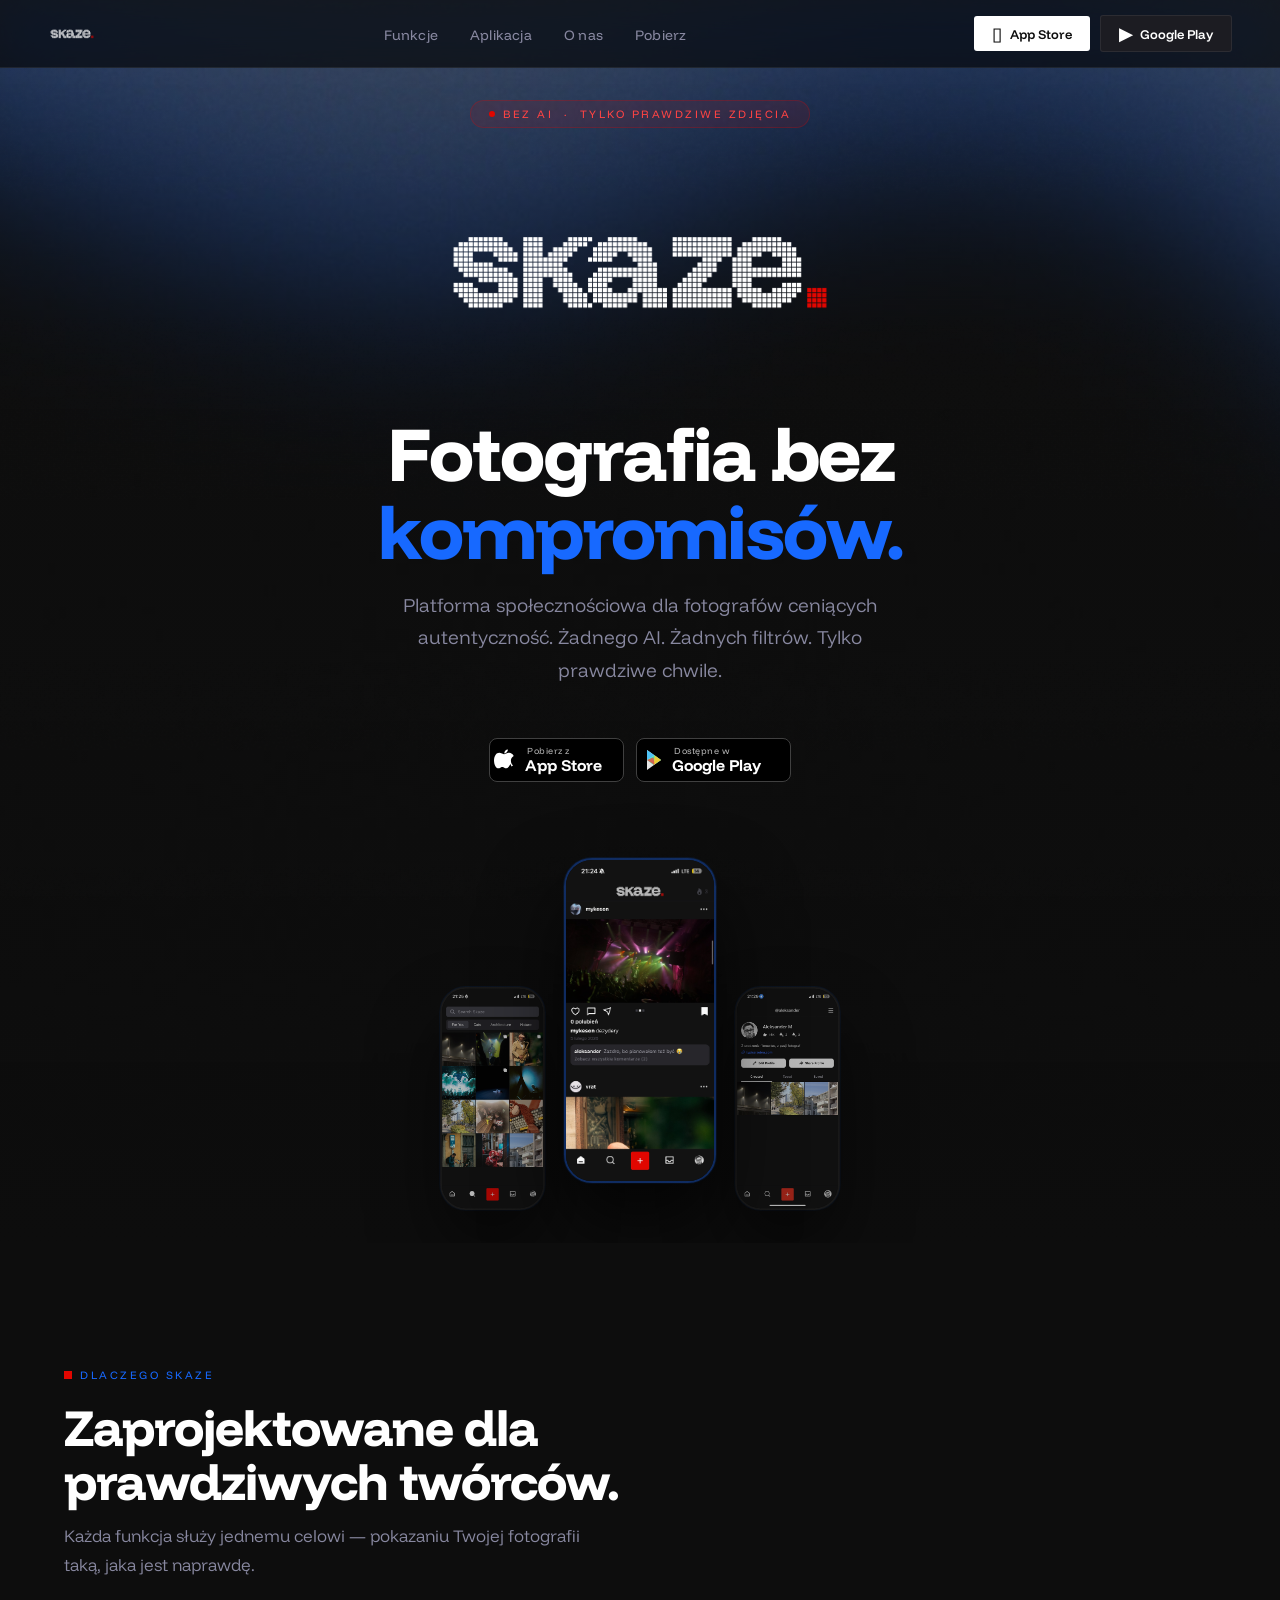
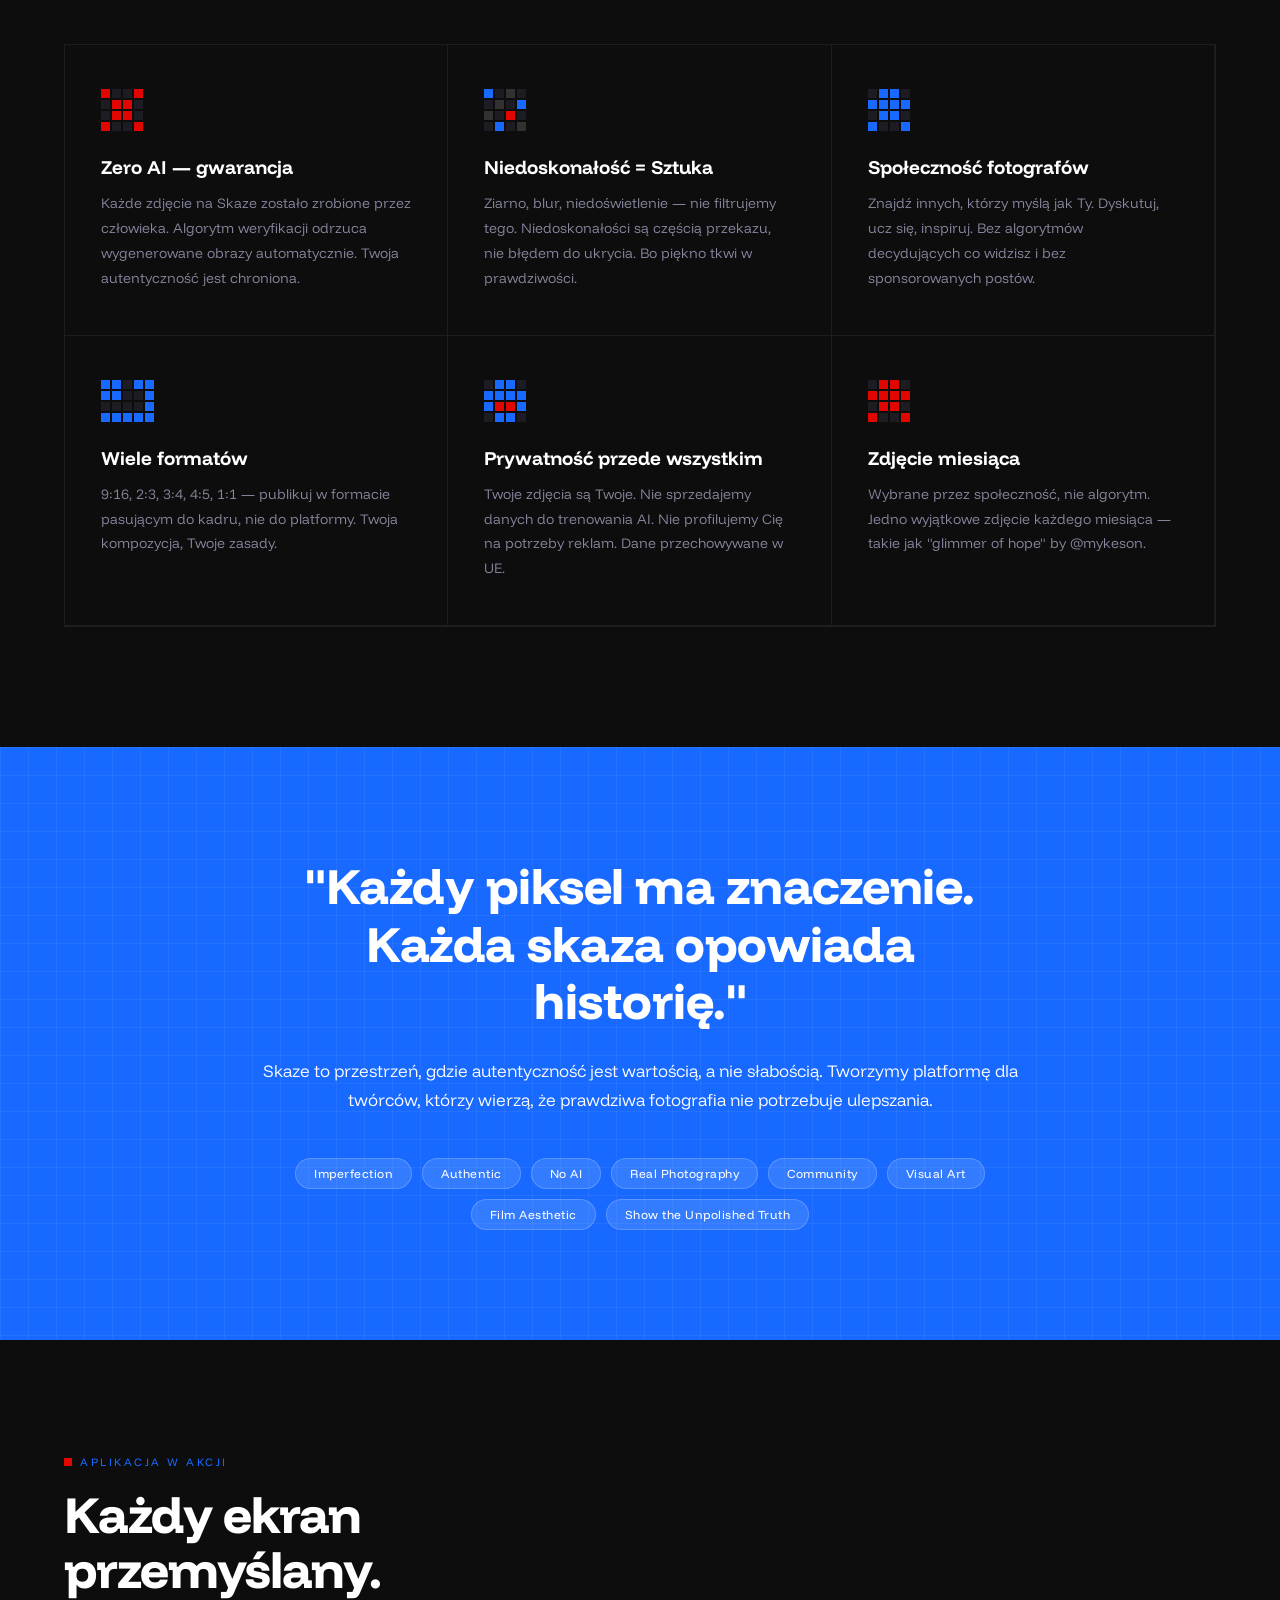
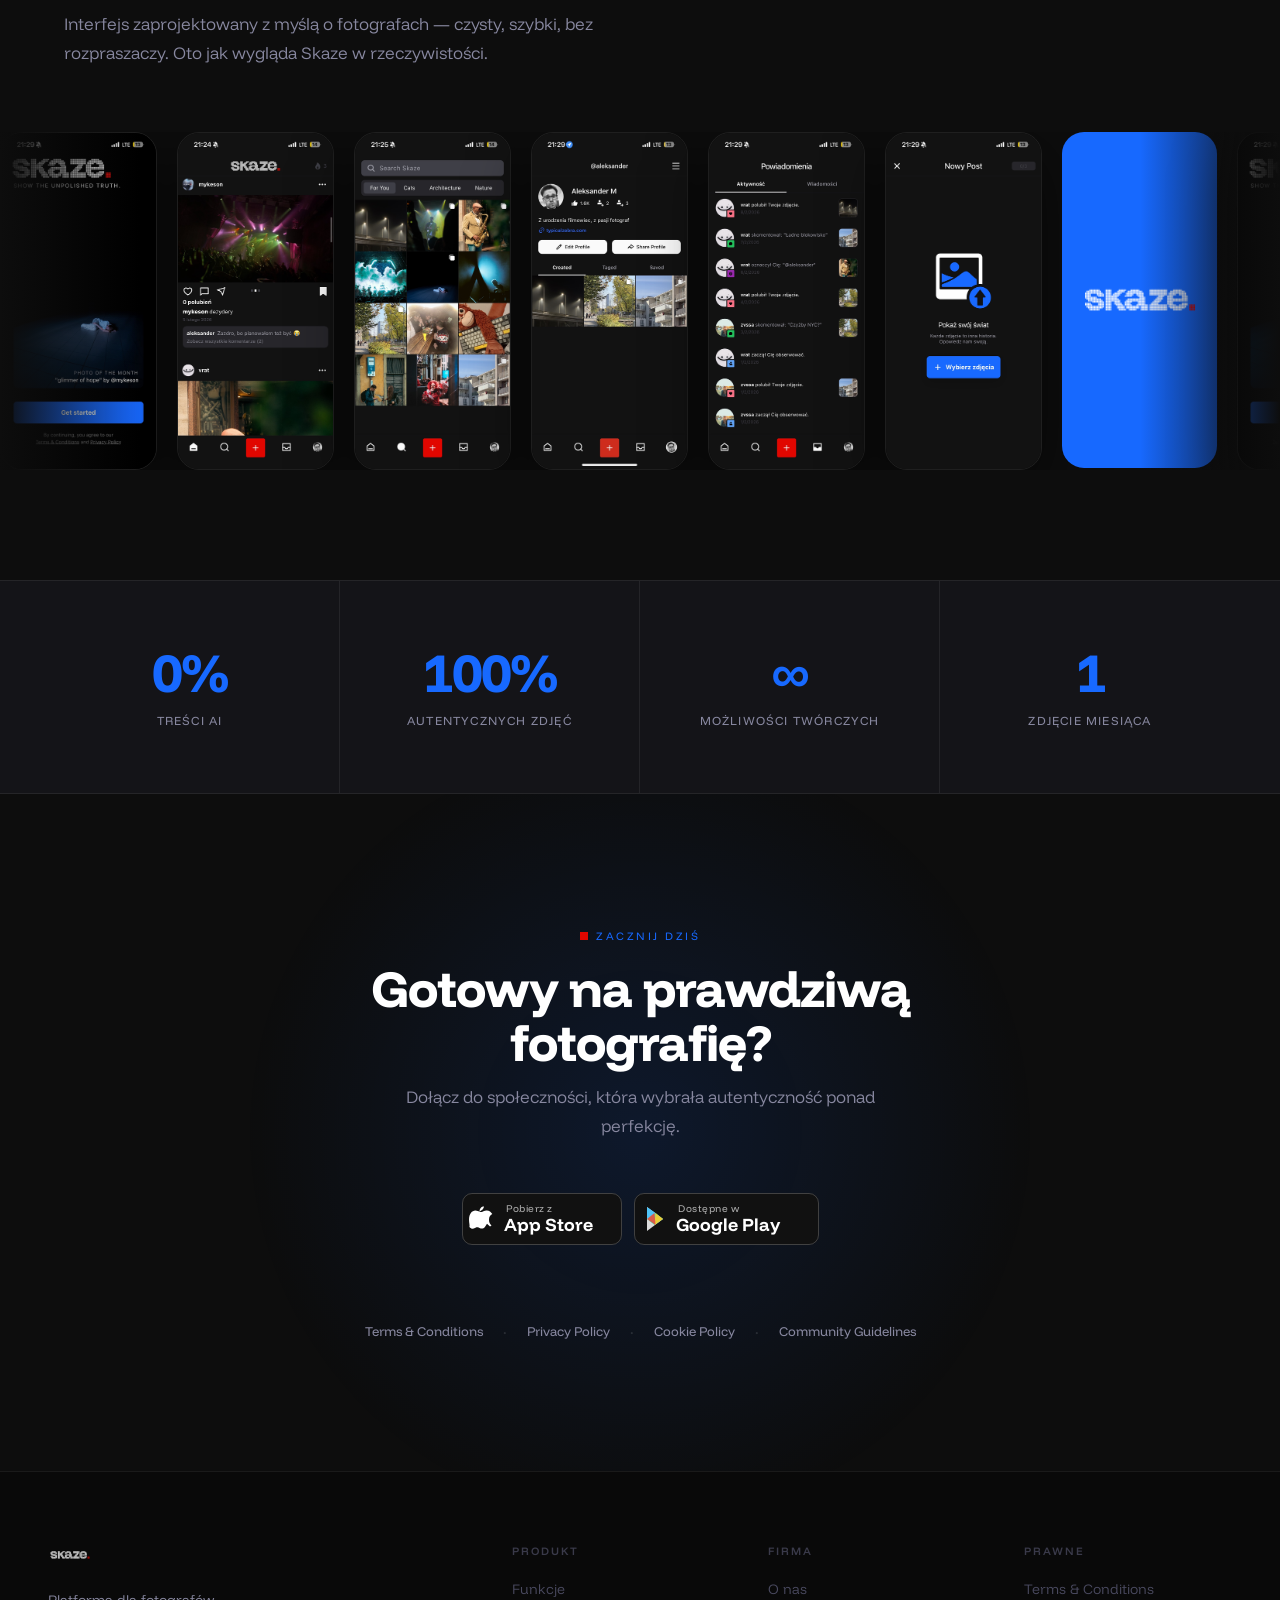
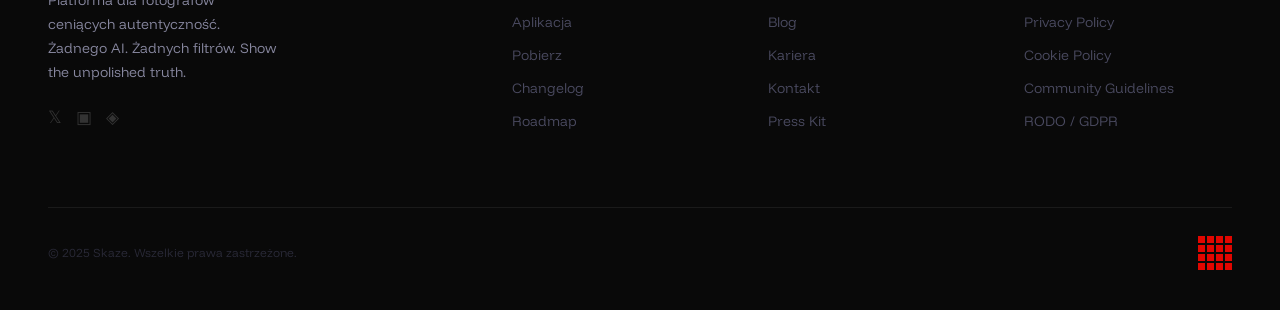
==== commit 50da2b0e: "Use skaze_website.html as index.html, remove unused files Agent-Logs-Url: https://github.com/aleksnd" ====
--- a/index.html
+++ b/index.html
@@ -1,1254 +1,592 @@
 <!DOCTYPE html>
-<html lang="en">
+<html lang="pl">
 <head>
 <meta charset="UTF-8">
 <meta name="viewport" content="width=device-width, initial-scale=1.0">
-<meta name="description" content="Skaze — Real Photography. No AI. A platform for photographers who believe in authenticity.">
 <title>Skaze — Real Photography. No AI.</title>
+<link rel="icon" type="image/png" href="[data-uri]">
 <link rel="preconnect" href="https://fonts.googleapis.com">
 <link href="https://fonts.googleapis.com/css2?family=Funnel+Display:wght@300;400;500;600;700;800&display=swap" rel="stylesheet">
 <style>
-:root {
-  --blue: #1769FF;
-  --blue-dark: #0F4ED8;
-  --red: #E10600;
-  --black: #121212;
-  --gray: #D9D9D9;
-  --white: #FFFFFF;
+:root{
+  --blue:#1769FF; --blue-dark:#0F4ED8;
+  --red:#E10600;
+  --black:#0d0d0d; --surface:#141418; --surface2:#1c1c22;
+  --border:rgba(255,255,255,0.07);
+  --gray:#8888a0; --white:#fff;
 }
-
-* { box-sizing: border-box; margin: 0; padding: 0; }
-
-html { scroll-behavior: smooth; }
-
-body {
-  font-family: 'Funnel Display', sans-serif;
-  background: var(--black);
-  color: var(--white);
-  overflow-x: hidden;
+*,*::before,*::after{box-sizing:border-box;margin:0;padding:0;}
+html{scroll-behavior:smooth;}
+body{font-family:'Funnel Display',sans-serif;background:var(--black);color:var(--white);overflow-x:hidden;-webkit-font-smoothing:antialiased;}
+
+/* noise */
+body::before{content:'';position:fixed;inset:0;
+  background-image:url("data:image/svg+xml,%3Csvg viewBox='0 0 512 512' xmlns='http://www.w3.org/2000/svg'%3E%3Cfilter id='n'%3E%3CfeTurbulence type='fractalNoise' baseFrequency='0.75' numOctaves='4' stitchTiles='stitch'/%3E%3C/filter%3E%3Crect width='100%25' height='100%25' filter='url(%23n)'/%3E%3C/svg%3E");
+  opacity:0.022;pointer-events:none;z-index:0;}
+
+/* ─── NAV ─── */
+nav{
+  position:fixed;top:0;left:0;right:0;z-index:900;
+  height:68px;padding:0 48px;
+  display:flex;align-items:center;justify-content:space-between;
+  background:rgba(10,10,10,0.75);
+  backdrop-filter:blur(24px) saturate(180%);
+  -webkit-backdrop-filter:blur(24px) saturate(180%);
+  border-bottom:1px solid var(--border);
 }
-
-/* ── NAV ── */
-nav {
-  position: fixed; top: 0; left: 0; right: 0;
-  z-index: 100;
-  padding: 16px 48px;
-  display: flex; align-items: center; justify-content: space-between;
-  background: rgba(18,18,18,0.92);
-  backdrop-filter: blur(12px);
-  -webkit-backdrop-filter: blur(12px);
-  border-bottom: 1px solid rgba(23,105,255,0.2);
+.nav-logo img{height:24px;width:auto;display:block;}
+.nav-center{display:flex;gap:32px;list-style:none;}
+.nav-center a{color:var(--gray);text-decoration:none;font-size:14px;font-weight:400;letter-spacing:.2px;transition:color .2s;}
+.nav-center a:hover{color:var(--white);}
+.nav-right{display:flex;gap:10px;align-items:center;}
+
+.nav-btn{
+  display:flex;align-items:center;gap:8px;
+  padding:9px 18px;border-radius:3px;text-decoration:none;
+  font-family:'Funnel Display',sans-serif;font-size:13px;font-weight:600;
+  transition:transform .15s,box-shadow .2s,background .2s;
 }
-
-.nav-logo img { height: 28px; width: auto; }
-
-.nav-links {
-  display: flex; gap: 32px; align-items: center;
-  list-style: none;
+.nav-btn:hover{transform:translateY(-1px);}
+.nb-ios{background:var(--white);color:var(--black);}
+.nb-ios:hover{box-shadow:0 6px 24px rgba(255,255,255,.15);}
+.nb-android{background:var(--surface2);color:var(--white);border:1px solid var(--border);}
+.nb-android:hover{border-color:rgba(255,255,255,.25);}
+.nb-icon{font-size:17px;line-height:1;}
+
+/* ─── HERO ─── */
+#hero{min-height:100vh;display:flex;flex-direction:column;align-items:center;justify-content:center;position:relative;overflow:hidden;padding:100px 24px 60px;text-align:center;}
+.hero-bg{position:absolute;inset:0;background:url('[data-uri]') center/cover no-repeat;opacity:.5;}
+.hero-grad{position:absolute;inset:0;background:linear-gradient(180deg,rgba(13,13,13,.25) 0%,rgba(13,13,13,.55) 55%,rgba(13,13,13,1) 100%);}
+.hz{position:relative;z-index:1;}
+
+.hero-badge{
+  display:inline-flex;align-items:center;gap:8px;
+  background:rgba(225,6,0,.1);border:1px solid rgba(225,6,0,.25);
+  padding:6px 18px;border-radius:999px;
+  font-size:11px;letter-spacing:2.5px;text-transform:uppercase;color:#ff4444;margin-bottom:40px;
 }
-
-.nav-links a {
-  color: var(--gray);
-  text-decoration: none;
-  font-size: 13px;
-  letter-spacing: 0.5px;
-  transition: color 0.2s;
+.pulse{width:6px;height:6px;background:var(--red);border-radius:50%;animation:pulse 2s ease-in-out infinite;}
+@keyframes pulse{0%,100%{opacity:1;transform:scale(1)}50%{opacity:.35;transform:scale(.65)}}
+
+.hero-logo{margin-bottom:32px;}
+.hero-logo img{width:min(420px,85vw);height:auto;}
+
+h1.hero-h1{font-size:clamp(34px,6vw,76px);font-weight:800;line-height:1.02;letter-spacing:-2px;margin-bottom:20px;}
+h1.hero-h1 em{font-style:normal;color:var(--blue);}
+.hero-sub{font-size:clamp(15px,1.8vw,19px);color:var(--gray);line-height:1.7;font-weight:300;max-width:480px;margin:0 auto 52px;}
+
+/* store buttons hero */
+.btn-row{display:flex;gap:14px;flex-wrap:wrap;justify-content:center;margin-bottom:72px;}
+.store-btn{
+  display:flex;align-items:center;gap:14px;
+  padding:15px 28px;border-radius:4px;text-decoration:none;
+  font-family:'Funnel Display',sans-serif;
+  transition:transform .2s,box-shadow .2s;
 }
-
-.nav-links a:hover { color: var(--white); }
-
-.nav-cta {
-  background: var(--blue) !important;
-  color: var(--white) !important;
-  padding: 8px 20px;
-  font-weight: 600;
-  font-size: 13px !important;
-  letter-spacing: 1px;
-  transition: background 0.2s !important;
-}
-
-.nav-cta:hover { background: var(--blue-dark) !important; }
-
-/* Hamburger */
-.nav-hamburger {
-  display: none;
-  flex-direction: column;
-  gap: 5px;
-  cursor: pointer;
-  background: none;
-  border: none;
-  padding: 4px;
-}
-
-.nav-hamburger span {
-  display: block;
-  width: 24px; height: 2px;
-  background: var(--white);
-  border-radius: 2px;
-  transition: transform 0.25s, opacity 0.25s;
-}
-
-.nav-hamburger.open span:nth-child(1) { transform: translateY(7px) rotate(45deg); }
-.nav-hamburger.open span:nth-child(2) { opacity: 0; }
-.nav-hamburger.open span:nth-child(3) { transform: translateY(-7px) rotate(-45deg); }
-
-/* ── HERO ── */
-#hero {
-  min-height: 100vh;
-  display: flex; flex-direction: column;
-  align-items: center; justify-content: center;
-  position: relative; overflow: hidden;
-  padding: 120px 48px 80px;
-  text-align: center;
-}
-
-.hero-bg {
-  position: absolute; inset: 0;
-  background: radial-gradient(ellipse 80% 60% at 50% 20%, rgba(23,105,255,0.15) 0%, transparent 70%);
-}
-
-.pixel-grid {
-  position: absolute; inset: 0;
-  background-image:
-    linear-gradient(rgba(23,105,255,0.05) 1px, transparent 1px),
-    linear-gradient(90deg, rgba(23,105,255,0.05) 1px, transparent 1px);
-  background-size: 32px 32px;
-  animation: gridShift 20s linear infinite;
-}
-
-@keyframes gridShift {
-  0% { background-position: 0 0; }
-  100% { background-position: 32px 32px; }
-}
-
-.hero-badge {
-  display: inline-flex; align-items: center; gap: 8px;
-  background: rgba(225,6,0,0.1);
-  border: 1px solid rgba(225,6,0,0.3);
-  padding: 6px 16px;
-  font-size: 11px; letter-spacing: 3px; text-transform: uppercase;
-  color: var(--red);
-  margin-bottom: 32px;
-  position: relative; z-index: 1;
-}
-
-.badge-dot {
-  width: 6px; height: 6px; background: var(--red);
-  animation: blink 1.5s step-end infinite;
-}
-
-@keyframes blink { 50% { opacity: 0; } }
-
-.hero-logo {
-  position: relative; z-index: 1;
-  margin-bottom: 32px;
-}
-
-.hero-logo img { width: min(480px, 90vw); height: auto; }
-
-.hero-headline {
-  font-size: clamp(32px, 6vw, 72px);
-  font-weight: 800;
-  line-height: 1.05;
-  letter-spacing: -1px;
-  position: relative; z-index: 1;
-  margin-bottom: 20px;
-  max-width: 800px;
-}
-
-.hero-headline .accent { color: var(--blue); }
-
-.hero-sub {
-  font-size: clamp(15px, 2vw, 19px);
-  color: var(--gray);
-  max-width: 520px;
-  line-height: 1.6;
-  font-weight: 300;
-  position: relative; z-index: 1;
-  margin-bottom: 48px;
-}
-
-.download-row {
-  display: flex; gap: 16px; flex-wrap: wrap; justify-content: center;
-  position: relative; z-index: 1;
-  margin-bottom: 64px;
-}
-
-.store-btn {
-  display: flex; align-items: center; gap: 12px;
-  padding: 14px 28px;
-  text-decoration: none;
-  transition: transform 0.2s, box-shadow 0.2s;
-  font-family: 'Funnel Display', sans-serif;
-}
-
-.store-btn:hover { transform: translateY(-2px); }
-
-.store-btn.primary {
-  background: var(--blue);
-  color: var(--white);
-}
-
-.store-btn.primary:hover { box-shadow: 0 8px 32px rgba(23,105,255,0.4); }
-
-.store-btn.secondary {
-  background: transparent;
-  color: var(--white);
-  border: 1px solid rgba(255,255,255,0.2);
-}
-
-.store-btn.secondary:hover { border-color: var(--blue); box-shadow: 0 8px 32px rgba(23,105,255,0.2); }
-
-.store-icon { font-size: 28px; line-height: 1; }
-
-.store-label { text-align: left; }
-.store-label small { display: block; font-size: 10px; letter-spacing: 1.5px; text-transform: uppercase; opacity: 0.7; }
-.store-label strong { display: block; font-size: 17px; font-weight: 700; }
-
-/* ── PHONE MOCKUP STRIP ── */
-.phones-strip {
-  display: flex; gap: 20px; justify-content: center;
-  position: relative; z-index: 1;
-}
-
-.phone-frame {
-  width: 120px;
-  border-radius: 18px;
-  overflow: hidden;
-  border: 2px solid rgba(23,105,255,0.3);
-  background: #0a0a0a;
-  box-shadow: 0 24px 64px rgba(0,0,0,0.6), 0 0 0 1px rgba(23,105,255,0.1);
-  transition: transform 0.3s;
-}
-
-.phone-frame:nth-child(2) { transform: translateY(-20px); border-color: rgba(23,105,255,0.6); }
-.phone-frame:hover { transform: translateY(-8px) !important; }
-
-.p-header {
-  background: var(--black);
-  padding: 8px 10px 5px;
-  border-bottom: 1.5px solid var(--blue);
-  display: flex; align-items: center; justify-content: space-between;
-}
-
-.p-logo-text { font-size: 8px; font-weight: 800; letter-spacing: 1.5px; color: var(--white); }
-.p-dot { width: 4px; height: 4px; background: var(--red); }
-
-.p-post { padding: 8px; }
-.p-photo { height: 70px; background: linear-gradient(135deg,#1a1a2e,#2a2a40); margin-bottom: 6px; position: relative; overflow: hidden; }
-.p-photo::after { content:''; position:absolute; inset:0; background: linear-gradient(transparent 60%, rgba(0,0,0,0.5)); }
-.p-meta { display:flex; align-items:center; gap:4px; }
-.p-avatar { width:12px; height:12px; background:var(--blue); border-radius:50%; }
-.p-name { font-size:6px; color:#aaa; }
-.p-photo2 { height:50px; background:linear-gradient(135deg,#2a1a1a,#3a2020); }
-
-.p-tab { background:rgba(23,105,255,0.1); border-top:1px solid rgba(23,105,255,0.2); padding:5px 0; display:flex; justify-content:space-around; }
-.p-tab-item { font-size:5px; color:#888; text-align:center; }
-.p-tab-item.active { color:var(--blue); }
-
-/* ── FEATURES ── */
-#features {
-  padding: 120px 48px;
-  max-width: 1200px;
-  margin: 0 auto;
-}
-
-.section-tag {
-  font-size: 11px; letter-spacing: 3px; text-transform: uppercase;
-  color: var(--blue); margin-bottom: 16px;
-  display: flex; align-items: center; gap: 8px;
-}
-
-.section-tag::before {
-  content: '';
-  display: inline-block;
-  width: 12px; height: 12px;
-  background: var(--red);
-}
-
-.section-title {
-  font-size: clamp(28px, 4vw, 52px);
-  font-weight: 800; line-height: 1.1;
-  margin-bottom: 64px;
-  max-width: 600px;
-}
-
-.features-grid {
-  display: grid;
-  grid-template-columns: repeat(3, 1fr);
-  gap: 2px;
-}
-
-.feature-card {
-  background: #1a1a1a;
-  padding: 36px 32px;
-  position: relative;
-  overflow: hidden;
-  transition: background 0.3s;
-}
-
-.feature-card:hover { background: #1f1f1f; }
-
-.feature-card::before {
-  content: '';
-  position: absolute;
-  top: 0; left: 0; right: 0;
-  height: 2px;
-  background: var(--blue);
-  transform: scaleX(0);
-  transform-origin: left;
-  transition: transform 0.4s;
-}
-
-.feature-card:hover::before { transform: scaleX(1); }
-
-.feature-pixel {
-  display: grid;
-  grid-template-columns: repeat(4, 8px);
-  grid-template-rows: repeat(3, 8px);
-  gap: 2px;
-  margin-bottom: 24px;
-}
-
-.fp { background: var(--blue); width: 8px; height: 8px; }
-.fp.off { background: #2a2a2a; }
-.fp.red { background: var(--red); }
-
-.feature-title {
-  font-size: 20px; font-weight: 700;
-  margin-bottom: 12px;
-}
-
-.feature-desc {
-  font-size: 14px; color: #888;
-  line-height: 1.7; font-weight: 300;
-}
-
-/* ── MANIFESTO ── */
-#manifesto {
-  background: var(--blue);
-  padding: 100px 48px;
-  text-align: center;
-  position: relative;
-  overflow: hidden;
-}
-
-#manifesto::before {
-  content: '';
-  position: absolute; inset: 0;
-  background-image:
-    linear-gradient(rgba(255,255,255,0.05) 1px, transparent 1px),
-    linear-gradient(90deg, rgba(255,255,255,0.05) 1px, transparent 1px);
-  background-size: 24px 24px;
-}
-
-.manifesto-inner { position: relative; z-index: 1; max-width: 800px; margin: 0 auto; }
-
-.manifesto-quote {
-  font-size: clamp(24px, 4vw, 48px);
-  font-weight: 800;
-  line-height: 1.2;
-  margin-bottom: 32px;
-}
-
-.manifesto-sub {
-  font-size: 16px;
-  opacity: 0.8;
-  font-weight: 300;
-  margin-bottom: 40px;
-  line-height: 1.7;
-}
-
-.manifesto-tags {
-  display: flex; flex-wrap: wrap; gap: 10px; justify-content: center;
-}
-
-.tag-pill {
-  background: rgba(255,255,255,0.15);
-  padding: 6px 16px;
-  font-size: 12px;
-  letter-spacing: 1px;
-  border: 1px solid rgba(255,255,255,0.2);
-}
-
-/* ── SCREENSHOTS ── */
-#screenshots {
-  padding: 100px 0;
-  overflow: hidden;
-}
-
-.screenshots-header {
-  padding: 0 48px;
-  margin-bottom: 64px;
-}
-
-.scroll-track {
-  display: flex; gap: 20px;
-  animation: scrollTrack 30s linear infinite;
-  width: max-content;
-}
-
-@keyframes scrollTrack {
-  0% { transform: translateX(0); }
-  100% { transform: translateX(-50%); }
-}
-
-.scroll-track:hover { animation-play-state: paused; }
-
-.scroll-card {
-  width: 200px; flex-shrink: 0;
-  background: #1a1a1a;
-  border: 1px solid #2a2a2a;
-  overflow: hidden;
-}
-
-.scroll-card-ph {
-  width: 100%; height: 280px;
-}
-
-/* ── STATS ── */
-#stats {
-  padding: 80px 48px;
-}
-
-.stats-inner {
-  display: grid; grid-template-columns: repeat(4,1fr);
-  gap: 2px; max-width: 1200px; margin: 0 auto;
-}
-
-.stat-card {
-  background: #1a1a1a;
-  padding: 48px 32px;
-  text-align: center;
-}
-
-.stat-num {
-  font-size: 52px; font-weight: 800;
-  color: var(--blue);
-  display: block;
-  line-height: 1;
-  margin-bottom: 8px;
-}
-
-.stat-label {
-  font-size: 13px; color: #666;
-  letter-spacing: 1px; text-transform: uppercase;
-}
-
-/* ── DOWNLOAD CTA ── */
-#download {
-  padding: 120px 48px;
-  text-align: center;
-  position: relative;
-  overflow: hidden;
-}
-
-#download::before {
-  content: '';
-  position: absolute;
-  width: 600px; height: 600px;
-  border-radius: 50%;
-  background: radial-gradient(circle, rgba(23,105,255,0.15) 0%, transparent 70%);
-  top: 50%; left: 50%; transform: translate(-50%,-50%);
-  pointer-events: none;
-}
-
-#download .section-title { margin: 0 auto 16px; text-align: center; max-width: 100%; }
-#download .hero-sub { margin: 0 auto 48px; text-align: center; }
-
-/* ── FOOTER ── */
-footer {
-  background: #0a0a0a;
-  border-top: 1px solid #1e1e1e;
-  padding: 64px 48px 32px;
-}
-
-.footer-top {
-  display: grid; grid-template-columns: 2fr 1fr 1fr 1fr;
-  gap: 48px; margin-bottom: 48px;
-}
-
-.footer-brand img { height: 22px; width: auto; margin-bottom: 16px; }
-
-.footer-tagline {
-  font-size: 13px; color: #555;
-  line-height: 1.7; max-width: 260px;
-  font-weight: 300;
-}
-
-.footer-col h4 {
-  font-size: 11px; letter-spacing: 2px; text-transform: uppercase;
-  color: #444; margin-bottom: 20px;
-}
-
-.footer-col ul { list-style: none; }
-.footer-col li { margin-bottom: 12px; }
-.footer-col a {
-  color: #666; text-decoration: none;
-  font-size: 14px; font-weight: 300;
-  transition: color 0.2s;
-  cursor: pointer;
-}
-.footer-col a:hover { color: var(--white); }
-
-.footer-bottom {
-  border-top: 1px solid #1e1e1e;
-  padding-top: 24px;
-  display: flex; justify-content: space-between; align-items: center;
-}
-
-.footer-copy {
-  font-size: 12px; color: #333; font-weight: 300;
-}
-
-.footer-pixel {
-  display: grid; grid-template-columns: repeat(3,6px);
-  grid-template-rows: repeat(3,6px); gap: 2px;
-}
-
-.fp2 { width:6px; height:6px; background: var(--blue); }
-.fp2.r { background: var(--red); }
-
-/* ── MODAL ── */
-.modal {
-  display: none;
-  position: fixed; inset: 0;
-  background: rgba(0,0,0,0.9);
-  z-index: 200;
-  overflow-y: auto;
-  padding: 48px;
-}
-
-.modal.active { display: block; }
-
-.modal-inner {
-  max-width: 800px; margin: 0 auto;
-  background: #1a1a1a;
-  border: 1px solid #2a2a2a;
-  padding: 48px;
-  position: relative;
-}
-
-.modal-close {
-  position: absolute; top: 20px; right: 24px;
-  background: none; border: none; color: #888;
-  font-size: 24px; cursor: pointer;
-  font-family: 'Funnel Display', sans-serif;
-  transition: color 0.2s;
-}
-.modal-close:hover { color: var(--white); }
-
-.modal h2 {
-  font-size: 28px; font-weight: 800;
-  margin-bottom: 8px;
-}
-
-.modal-date {
-  font-size: 12px; color: #555; letter-spacing: 1px;
-  margin-bottom: 32px;
-}
-
-.modal h3 {
-  font-size: 16px; font-weight: 700;
-  margin: 28px 0 10px;
-  color: var(--blue);
-}
-
-.modal p {
-  font-size: 14px; color: #888;
-  line-height: 1.8; font-weight: 300;
-  margin-bottom: 16px;
-}
-
-.modal ul {
-  padding-left: 20px; margin-bottom: 16px;
-}
-
-.modal li {
-  font-size: 14px; color: #888;
-  line-height: 1.8; margin-bottom: 6px;
-  font-weight: 300;
-}
-
-/* ── SCROLL ANIMATIONS ── */
-.reveal {
-  opacity: 0; transform: translateY(24px);
-  transition: opacity 0.7s ease, transform 0.7s ease;
-}
-.reveal.visible { opacity: 1; transform: translateY(0); }
-
-/* ── RESPONSIVE ── */
-@media (max-width: 960px) {
-  .footer-top { grid-template-columns: 1fr 1fr; gap: 32px; }
-  .features-grid { grid-template-columns: 1fr 1fr; }
-  .stats-inner { grid-template-columns: 1fr 1fr; }
-}
-
-@media (max-width: 680px) {
-  nav { padding: 14px 20px; }
-
-  .nav-links {
-    display: none;
-    flex-direction: column;
-    gap: 0;
-    position: absolute;
-    top: 60px; left: 0; right: 0;
-    background: #121212;
-    border-bottom: 1px solid rgba(217,217,217,0.1);
-    padding: 12px 0;
-    z-index: 99;
-  }
-
-  .nav-links.open { display: flex; }
-
-  .nav-links li { width: 100%; }
-
-  .nav-links a {
-    display: block;
-    padding: 14px 20px;
-    font-size: 1rem;
-  }
-
-  .nav-cta {
-    background: none !important;
-    padding: 14px 20px !important;
-    border-top: 1px solid rgba(217,217,217,0.06) !important;
-    color: var(--blue) !important;
-  }
-
-  .nav-hamburger { display: flex; }
-
-  #hero { padding: 100px 20px 60px; }
-  #features { padding: 80px 20px; }
-  .features-grid { grid-template-columns: 1fr; }
-  .stats-inner { grid-template-columns: 1fr 1fr; }
-  #stats { padding: 60px 20px; }
-  .footer-top { grid-template-columns: 1fr 1fr; gap: 32px; }
-  footer { padding: 48px 20px 24px; }
-  #manifesto, #download { padding: 80px 20px; }
-  .screenshots-header { padding: 0 20px; }
-  .modal { padding: 16px; }
-  .modal-inner { padding: 32px 20px; }
-  .phones-strip { gap: 12px; }
-  .phone-frame { width: 100px; }
-  #download::before { width: 300px; height: 300px; }
-}
-
-@media (max-width: 400px) {
-  .stats-inner { grid-template-columns: 1fr; }
-  .footer-top { grid-template-columns: 1fr; }
+.store-btn:hover{transform:translateY(-3px);}
+.sb-white{background:var(--white);color:var(--black);}
+.sb-white:hover{box-shadow:0 12px 40px rgba(255,255,255,.18);}
+.sb-dark{background:rgba(255,255,255,.07);color:var(--white);border:1px solid rgba(255,255,255,.14);}
+.sb-dark:hover{border-color:rgba(255,255,255,.32);box-shadow:0 8px 30px rgba(0,0,0,.35);}
+.si{font-size:30px;line-height:1;}
+.st small{display:block;font-size:10px;letter-spacing:1.5px;text-transform:uppercase;opacity:.55;}
+.st strong{display:block;font-size:18px;font-weight:700;}
+
+/* store badges (SVG-style) */
+.badge-row{display:flex;gap:12px;flex-wrap:wrap;justify-content:center;margin-bottom:72px;}
+.badge-link img{height:44px;width:auto;display:block;border-radius:8px;transition:transform .2s,opacity .2s;}
+.badge-link:hover img{transform:translateY(-2px);opacity:.9;}
+
+/* phone trio */
+.phones{display:flex;gap:14px;align-items:flex-end;justify-content:center;}
+.ph{border-radius:28px;overflow:hidden;border:2px solid rgba(255,255,255,.07);box-shadow:0 40px 80px rgba(0,0,0,.7),0 0 0 1px rgba(23,105,255,.12);flex-shrink:0;transition:transform .4s,box-shadow .4s;}
+.ph:hover{transform:translateY(-10px)!important;box-shadow:0 60px 100px rgba(0,0,0,.8),0 0 0 1px rgba(23,105,255,.3)!important;}
+.ph img{display:block;width:100%;}
+.ph-sm{width:115px;transform:translateY(38px) scale(.91);opacity:.72;}
+.ph-lg{width:152px;z-index:2;border-color:rgba(23,105,255,.35);}
+
+/* ─── SECTIONS ─── */
+.sec{padding:120px 24px;max-width:1200px;margin:0 auto;}
+.sec-full{padding:110px 0;}
+.sec-inner{max-width:1200px;margin:0 auto;padding:0 24px;}
+.eyebrow{display:inline-flex;align-items:center;gap:8px;font-size:11px;letter-spacing:2.5px;text-transform:uppercase;color:var(--blue);margin-bottom:18px;}
+.eyebrow::before{content:'';width:8px;height:8px;background:var(--red);flex-shrink:0;}
+h2.sh{font-size:clamp(28px,4vw,52px);font-weight:800;line-height:1.06;letter-spacing:-1px;margin-bottom:14px;}
+.sh-sub{font-size:17px;color:var(--gray);line-height:1.7;font-weight:300;max-width:540px;margin-bottom:64px;}
+
+/* ─── FEATURES ─── */
+.feat-grid{display:grid;grid-template-columns:repeat(3,1fr);border:1px solid var(--border);}
+.feat{padding:44px 36px;border-right:1px solid var(--border);border-bottom:1px solid var(--border);position:relative;overflow:hidden;transition:background .3s;}
+.feat:hover{background:var(--surface);}
+.feat::after{content:'';position:absolute;bottom:0;left:0;right:0;height:2px;background:var(--blue);transform:scaleX(0);transform-origin:left;transition:transform .4s;}
+.feat:hover::after{transform:scaleX(1);}
+
+/* pixel icon grid — meaningful shapes */
+.pxi{display:grid;gap:2px;margin-bottom:24px;width:fit-content;}
+.pxi.g4{grid-template-columns:repeat(4,9px);grid-template-rows:repeat(4,9px);}
+.pxi.g5{grid-template-columns:repeat(5,9px);grid-template-rows:repeat(4,9px);}
+.px{width:9px;height:9px;}
+.pb{background:var(--blue);}
+.pr{background:var(--red);}
+.po{background:var(--surface2);}
+.pw{background:rgba(255,255,255,.15);}
+
+.feat h3{font-size:19px;font-weight:700;margin-bottom:12px;}
+.feat p{font-size:14px;color:var(--gray);line-height:1.78;font-weight:300;}
+
+/* ─── MANIFESTO ─── */
+#manifesto{background:var(--blue);padding:110px 24px;text-align:center;position:relative;overflow:hidden;}
+#manifesto::before{content:'';position:absolute;inset:0;
+  background-image:linear-gradient(rgba(255,255,255,.055) 1px,transparent 1px),
+                   linear-gradient(90deg,rgba(255,255,255,.055) 1px,transparent 1px);
+  background-size:28px 28px;}
+.mf{position:relative;z-index:1;max-width:760px;margin:0 auto;}
+.mf-q{font-size:clamp(24px,4vw,50px);font-weight:800;line-height:1.15;margin-bottom:26px;letter-spacing:-.5px;}
+.mf-s{font-size:17px;opacity:.75;font-weight:300;line-height:1.72;margin-bottom:44px;}
+.pills{display:flex;flex-wrap:wrap;gap:10px;justify-content:center;}
+.pill{background:rgba(255,255,255,.12);border:1px solid rgba(255,255,255,.2);padding:7px 18px;border-radius:999px;font-size:12px;letter-spacing:.5px;}
+
+/* ─── SCREENSHOTS marquee ─── */
+.track-wrap{overflow:hidden;position:relative;}
+.track-wrap::before,.track-wrap::after{content:'';position:absolute;top:0;bottom:0;width:140px;z-index:2;pointer-events:none;}
+.track-wrap::before{left:0;background:linear-gradient(to right,var(--black),transparent);}
+.track-wrap::after{right:0;background:linear-gradient(to left,var(--black),transparent);}
+.track{display:flex;gap:20px;width:max-content;animation:marq 40s linear infinite;}
+.track:hover{animation-play-state:paused;}
+@keyframes marq{0%{transform:translateX(0)}100%{transform:translateX(-50%)}}
+.sc-card{flex-shrink:0;border-radius:22px;overflow:hidden;border:1.5px solid rgba(255,255,255,.08);box-shadow:0 20px 60px rgba(0,0,0,.55);transition:transform .3s;}
+.sc-card:hover{transform:scale(1.04);}
+.sc-card img{display:block;width:155px;height:auto;}
+.sc-label{background:var(--blue);display:flex;align-items:center;justify-content:center;border-radius:22px;width:155px;height:336px;}
+.sc-label img{width:80%;}
+
+/* ─── STATS ─── */
+#stats{background:var(--surface);border-top:1px solid var(--border);border-bottom:1px solid var(--border);}
+.stat-grid{display:grid;grid-template-columns:repeat(4,1fr);max-width:1200px;margin:0 auto;}
+.stat-item{padding:64px 48px;text-align:center;border-right:1px solid var(--border);}
+.stat-item:last-child{border-right:none;}
+.stat-n{font-size:54px;font-weight:800;color:var(--blue);display:block;line-height:1;margin-bottom:10px;letter-spacing:-2px;}
+.stat-l{font-size:12px;color:var(--gray);letter-spacing:1.2px;text-transform:uppercase;}
+
+/* ─── DOWNLOAD ─── */
+#download{padding:130px 24px;text-align:center;position:relative;overflow:hidden;}
+#download::before{content:'';position:absolute;width:800px;height:800px;border-radius:50%;background:radial-gradient(circle,rgba(23,105,255,.13) 0%,transparent 70%);top:50%;left:50%;transform:translate(-50%,-50%);pointer-events:none;}
+#download .sh,#download .sh-sub{text-align:center;margin-left:auto;margin-right:auto;}
+.legal-row{display:flex;gap:20px;flex-wrap:wrap;justify-content:center;margin-top:32px;}
+.legal-row button{background:none;border:none;color:var(--gray);font-size:13px;cursor:pointer;font-family:'Funnel Display',sans-serif;transition:color .2s;padding:0;}
+.legal-row button:hover{color:var(--white);}
+.legal-row span{color:rgba(255,255,255,.12);}
+
+/* ─── FOOTER ─── */
+footer{background:#090909;border-top:1px solid var(--border);padding:72px 48px 40px;}
+.foot-grid{display:grid;grid-template-columns:2fr 1fr 1fr 1fr;gap:48px;max-width:1200px;margin:0 auto 64px;}
+.foot-brand img{height:22px;width:auto;margin-bottom:18px;}
+.foot-brand p{font-size:14px;color:var(--gray);line-height:1.72;font-weight:300;max-width:230px;}
+.foot-social{display:flex;gap:14px;margin-top:22px;}
+.foot-social a{color:#333;font-size:17px;text-decoration:none;transition:color .2s;}
+.foot-social a:hover{color:var(--blue);}
+.foot-col h4{font-size:11px;letter-spacing:2px;text-transform:uppercase;color:#3a3a4a;margin-bottom:20px;font-weight:600;}
+.foot-col ul{list-style:none;}
+.foot-col li{margin-bottom:13px;}
+.foot-col a{color:#4a4a60;text-decoration:none;font-size:14px;font-weight:300;transition:color .2s;}
+.foot-col a:hover{color:var(--white);}
+.foot-bottom{border-top:1px solid var(--border);padding-top:28px;display:flex;justify-content:space-between;align-items:center;max-width:1200px;margin:0 auto;}
+.foot-copy{font-size:12px;color:#2a2a38;font-weight:300;}
+
+/* 16-square red grid */
+.red-grid{display:grid;grid-template-columns:repeat(4,7px);grid-template-rows:repeat(4,7px);gap:2px;}
+.rq{width:7px;height:7px;background:var(--red);}
+
+/* ─── MODALS ─── */
+.ov{display:none;position:fixed;inset:0;z-index:9999;background:rgba(0,0,0,.9);backdrop-filter:blur(8px);overflow-y:auto;padding:40px 20px;}
+.ov.on{display:block;}
+.mbox{max-width:740px;margin:0 auto;background:var(--surface);border:1px solid var(--border);padding:52px;position:relative;border-radius:4px;}
+.mx{position:absolute;top:20px;right:24px;background:none;border:none;color:var(--gray);font-size:20px;cursor:pointer;font-family:'Funnel Display',sans-serif;width:32px;height:32px;display:flex;align-items:center;justify-content:center;border-radius:50%;transition:background .2s,color .2s;}
+.mx:hover{background:var(--surface2);color:var(--white);}
+.mbox h2{font-size:26px;font-weight:800;margin-bottom:6px;}
+.mdate{font-size:12px;color:#3a3a4a;letter-spacing:1px;margin-bottom:38px;}
+.mbox h3{font-size:15px;font-weight:700;color:var(--blue);margin:26px 0 10px;}
+.mbox p{font-size:14px;color:var(--gray);line-height:1.85;margin-bottom:13px;font-weight:300;}
+.mbox ul{padding-left:20px;margin-bottom:13px;}
+.mbox li{font-size:14px;color:var(--gray);line-height:1.85;margin-bottom:5px;font-weight:300;}
+
+/* ─── REVEAL ─── */
+.sr{opacity:0;transform:translateY(26px);transition:opacity .75s ease,transform .75s ease;}
+.sr.vis{opacity:1;transform:translateY(0);}
+.d1{transition-delay:.1s}.d2{transition-delay:.2s}.d3{transition-delay:.3s}
+
+/* ─── RESPONSIVE ─── */
+@media(max-width:960px){
+  nav{padding:0 20px;}
+  .nav-center,.nav-right .nav-btn{display:none;}
+  h1.hero-h1{letter-spacing:-1px;}
+  .phones{gap:8px;}
+  .ph-sm{width:88px;}
+  .ph-lg{width:118px;}
+  .feat-grid{grid-template-columns:1fr;}
+  .stat-grid{grid-template-columns:1fr 1fr;}
+  .foot-grid{grid-template-columns:1fr 1fr;gap:32px;}
+  .stat-item{padding:40px 24px;}
+  .mbox{padding:32px 18px;}
 }
 </style>
 </head>
 <body>
 
-<!-- NAV -->
+<!-- ═══ NAV ═══ -->
 <nav>
-  <div class="nav-logo">
-    <img src="[data-uri]" alt="Skaze">
-  </div>
-  <ul class="nav-links" id="navLinks">
-    <li><a href="#features">Features</a></li>
-    <li><a href="#manifesto">About</a></li>
-    <li><a href="#screenshots">App</a></li>
-    <li><a href="#download">Download</a></li>
-    <li><a href="#download" class="nav-cta">Get Started</a></li>
+  <a href="#" class="nav-logo"><img src="[data-uri]" alt="Skaze"></a>
+  <ul class="nav-center">
+    <li><a href="#features">Funkcje</a></li>
+    <li><a href="#screenshots">Aplikacja</a></li>
+    <li><a href="#manifesto">O nas</a></li>
+    <li><a href="#download">Pobierz</a></li>
   </ul>
-  <button class="nav-hamburger" id="hamburgerBtn" aria-label="Toggle menu" aria-expanded="false" aria-controls="navLinks">
-    <span></span>
-    <span></span>
-    <span></span>
-  </button>
+  <div class="nav-right">
+    <a href="https://apps.apple.com" target="_blank" class="nav-btn nb-ios">
+      <span class="nb-icon">&#63743;</span> App Store
+    </a>
+    <a href="https://play.google.com" target="_blank" class="nav-btn nb-android">
+      <span class="nb-icon">&#9654;</span> Google Play
+    </a>
+  </div>
 </nav>
 
-<!-- HERO -->
+<!-- ═══ HERO ═══ -->
 <section id="hero">
   <div class="hero-bg"></div>
-  <div class="pixel-grid"></div>
-
-  <div class="hero-badge">
-    <span class="badge-dot"></span>
-    No AI &middot; Only Real Photography
-  </div>
-
-  <div class="hero-logo reveal">
-    <img src="[data-uri]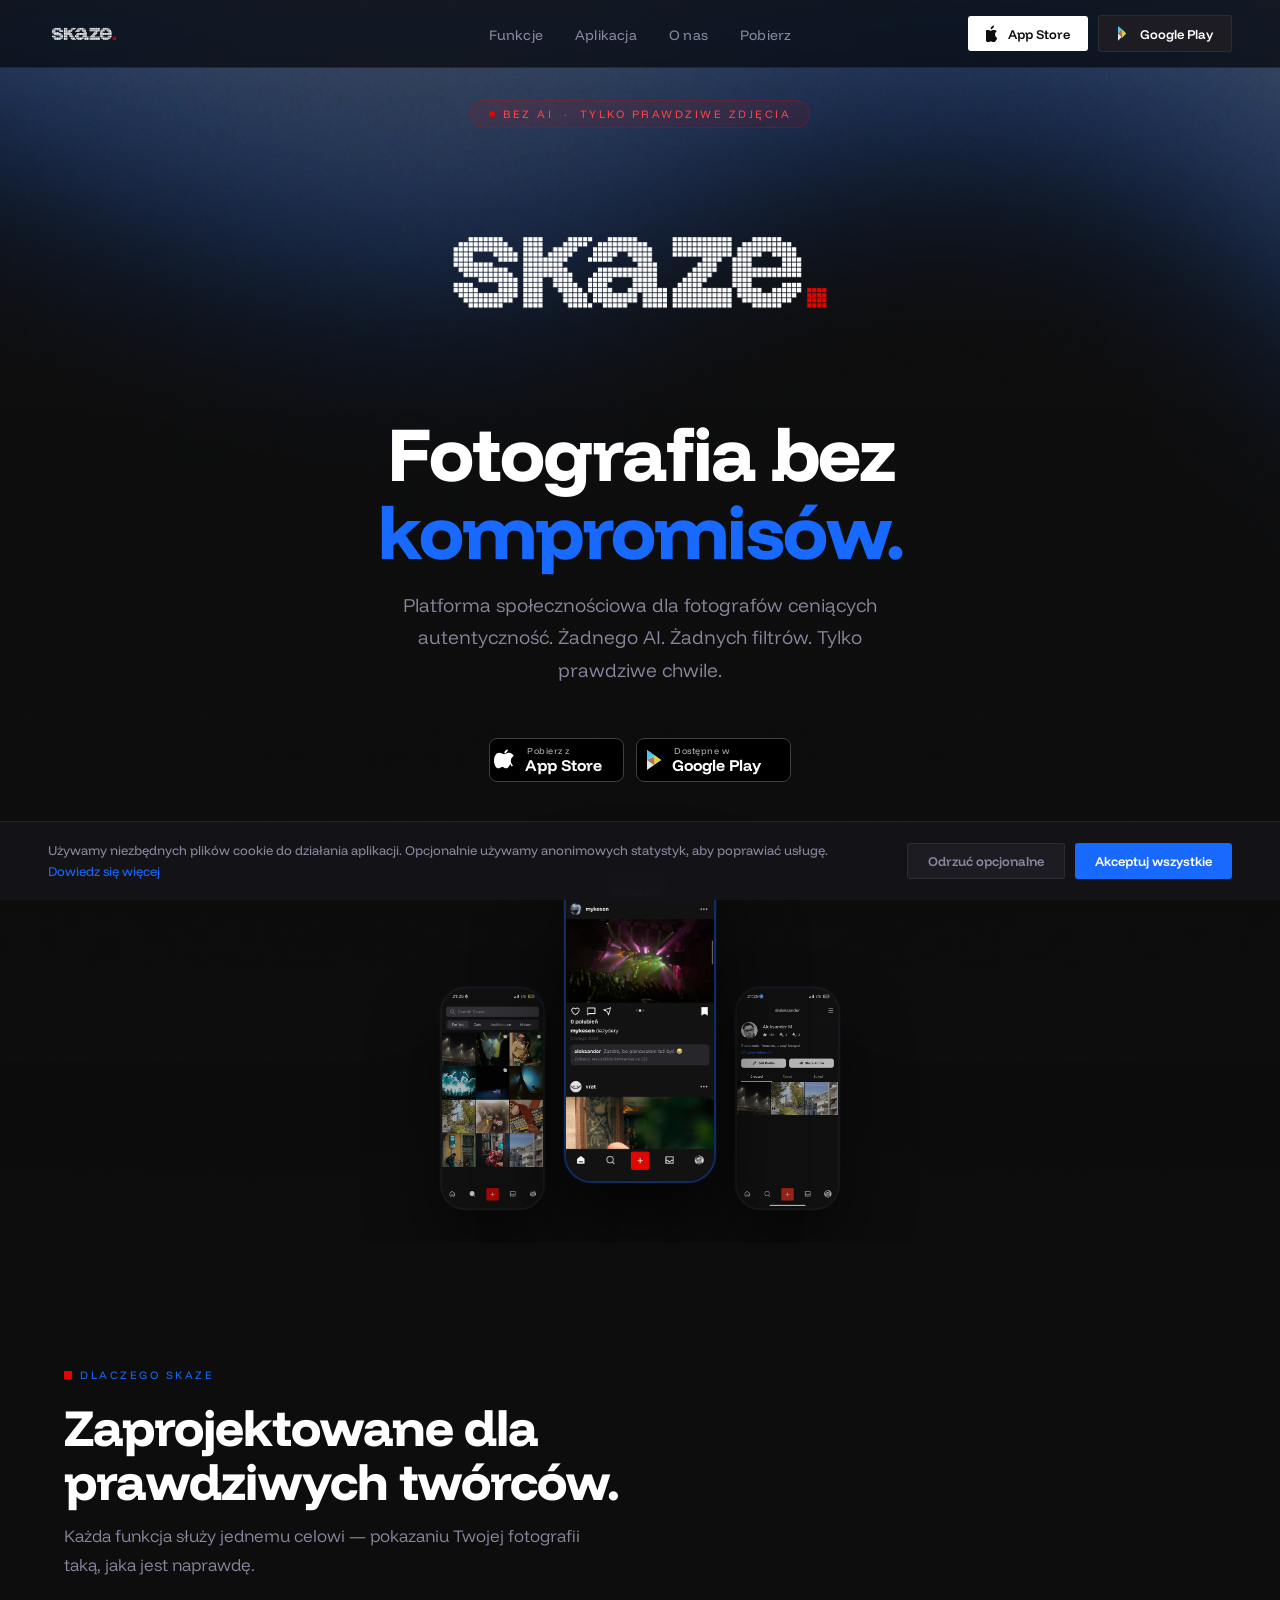
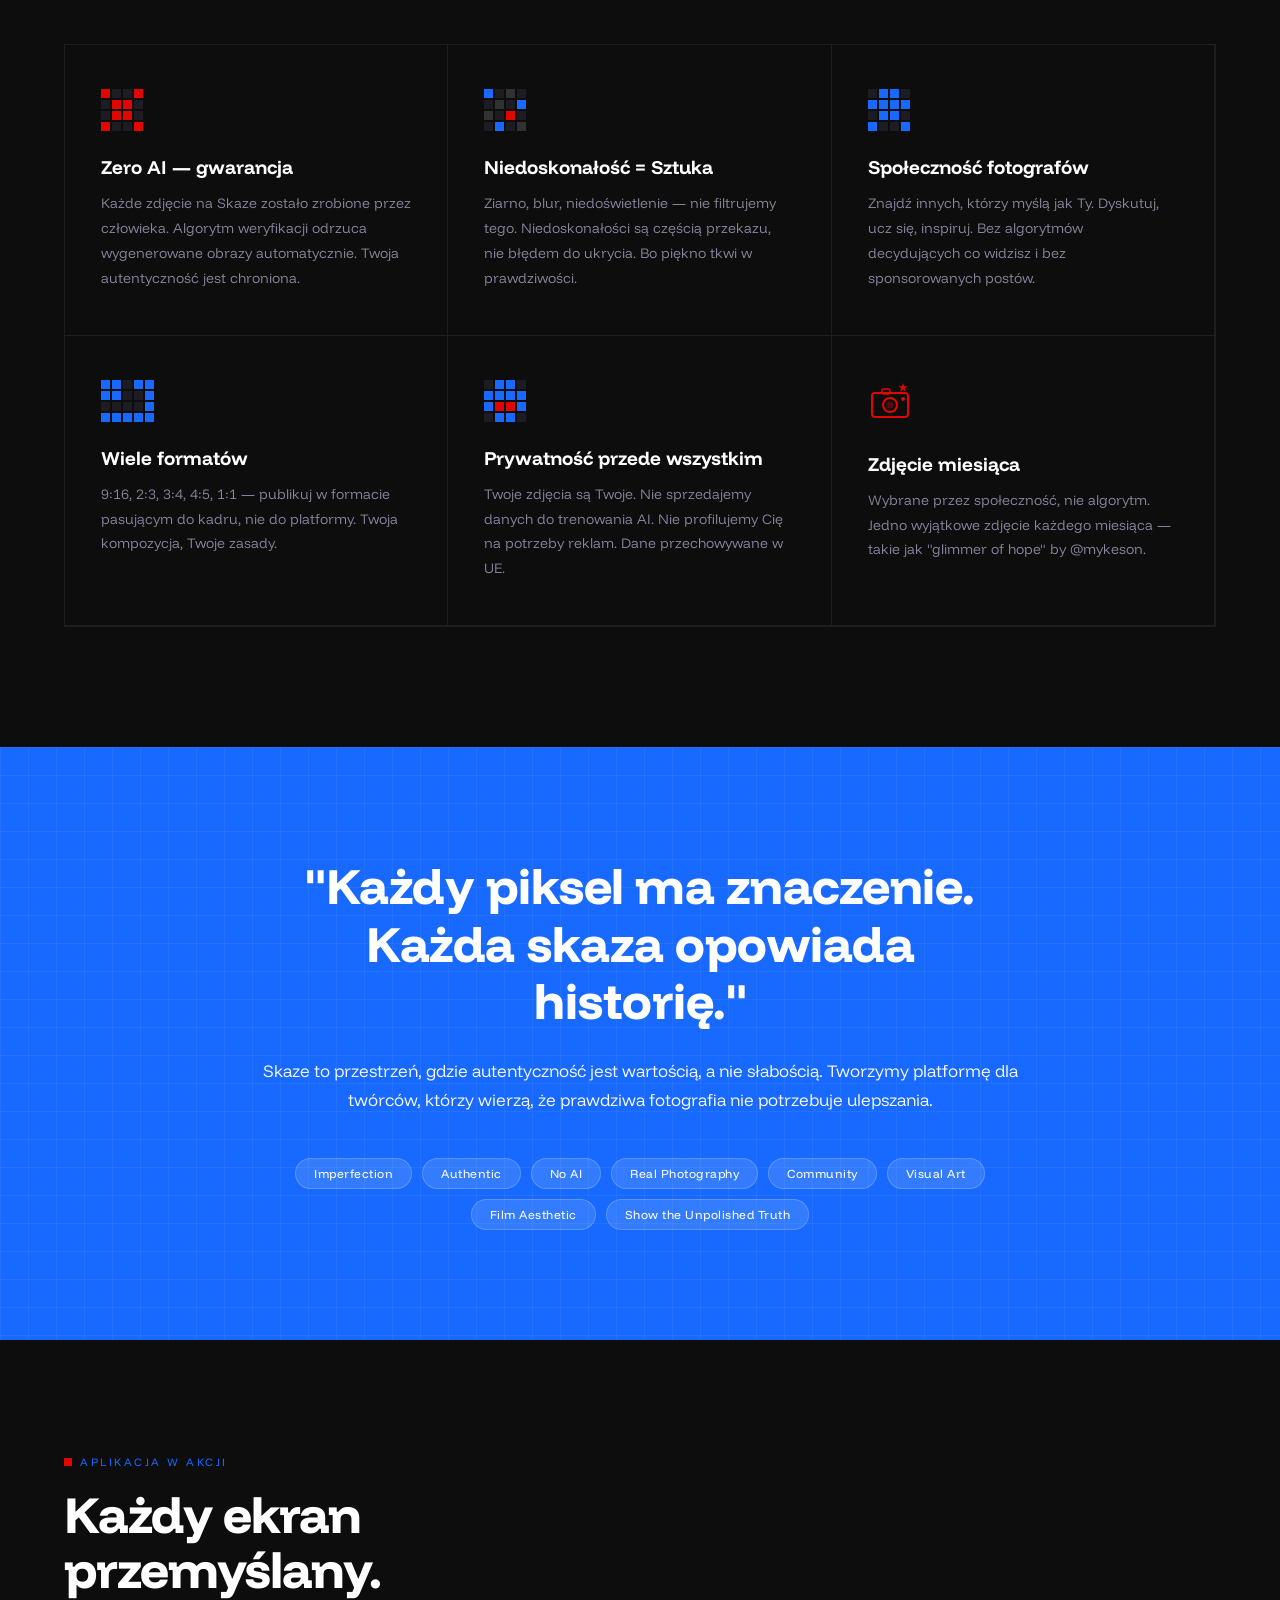
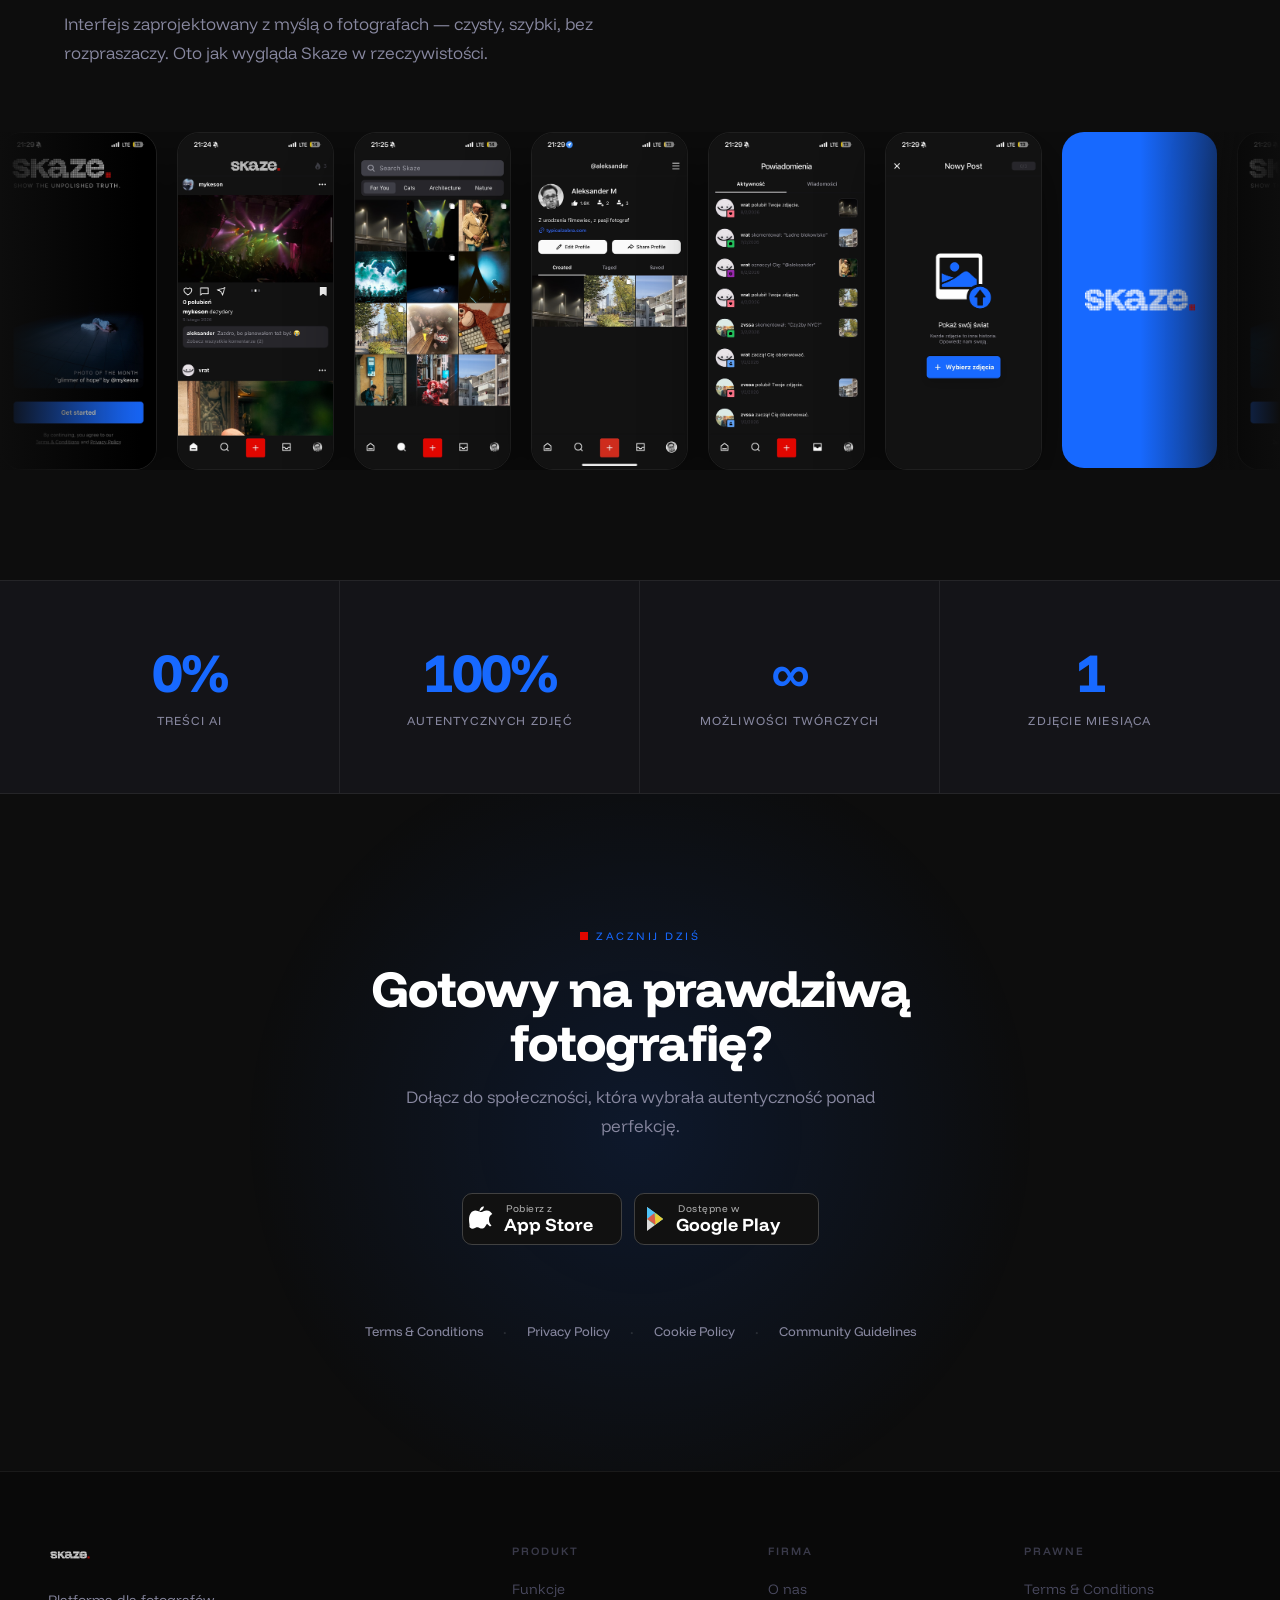
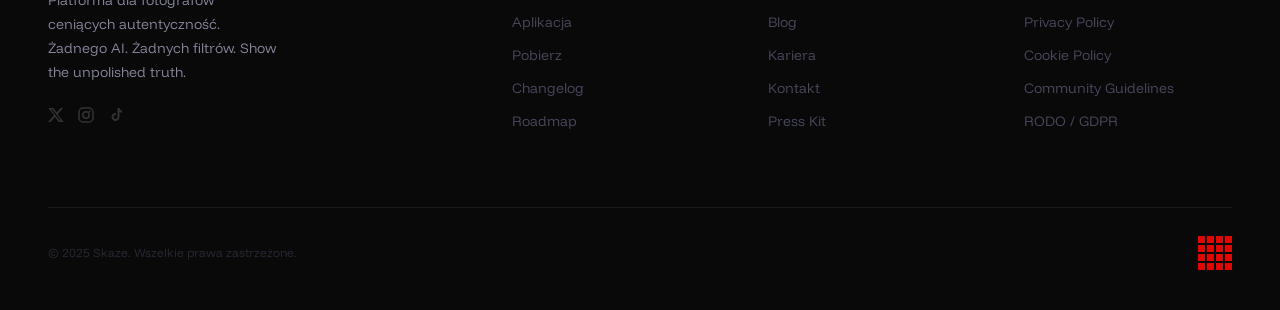
==== commit 1d6e28ac: "Changes before error encountered Agent-Logs-Url: https://github.com/aleksnderm/skaze-website/session" ====
--- a/index.html
+++ b/index.html
@@ -4,6 +4,15 @@
 <meta charset="UTF-8">
 <meta name="viewport" content="width=device-width, initial-scale=1.0">
 <title>Skaze — Real Photography. No AI.</title>
+<meta name="description" content="Skaze to platforma społecznościowa dla fotografów ceniących autentyczność. Zero AI. Zero filtrów. Tylko prawdziwe chwile.">
+<meta property="og:type" content="website">
+<meta property="og:title" content="Skaze — Real Photography. No AI.">
+<meta property="og:description" content="Platforma społecznościowa dla fotografów. Zero AI. Zero filtrów. Tylko prawdziwe chwile.">
+<meta property="og:site_name" content="Skaze">
+<meta name="twitter:card" content="summary_large_image">
+<meta name="twitter:title" content="Skaze — Real Photography. No AI.">
+<meta name="twitter:description" content="Platforma społecznościowa dla fotografów. Zero AI. Zero filtrów. Tylko prawdziwe chwile.">
+<meta name="theme-color" content="#0d0d0d">
 <link rel="icon" type="image/png" href="[data-uri]">
 <link rel="preconnect" href="https://fonts.googleapis.com">
 <link href="https://fonts.googleapis.com/css2?family=Funnel+Display:wght@300;400;500;600;700;800&display=swap" rel="stylesheet">
@@ -28,17 +37,17 @@
 nav{
   position:fixed;top:0;left:0;right:0;z-index:900;
   height:68px;padding:0 48px;
-  display:flex;align-items:center;justify-content:space-between;
+  display:grid;grid-template-columns:1fr auto 1fr;align-items:center;
   background:rgba(10,10,10,0.75);
   backdrop-filter:blur(24px) saturate(180%);
   -webkit-backdrop-filter:blur(24px) saturate(180%);
   border-bottom:1px solid var(--border);
 }
-.nav-logo img{height:24px;width:auto;display:block;}
-.nav-center{display:flex;gap:32px;list-style:none;}
+.nav-logo img{height:36px;width:auto;display:block;}
+.nav-center{display:flex;gap:32px;list-style:none;justify-content:center;}
 .nav-center a{color:var(--gray);text-decoration:none;font-size:14px;font-weight:400;letter-spacing:.2px;transition:color .2s;}
 .nav-center a:hover{color:var(--white);}
-.nav-right{display:flex;gap:10px;align-items:center;}
+.nav-right{display:flex;gap:10px;align-items:center;justify-content:flex-end;}
 
 .nav-btn{
   display:flex;align-items:center;gap:8px;
@@ -51,7 +60,7 @@
 .nb-ios:hover{box-shadow:0 6px 24px rgba(255,255,255,.15);}
 .nb-android{background:var(--surface2);color:var(--white);border:1px solid var(--border);}
 .nb-android:hover{border-color:rgba(255,255,255,.25);}
-.nb-icon{font-size:17px;line-height:1;}
+.nb-icon{font-size:17px;line-height:1;display:flex;align-items:center;}
 
 /* ─── HERO ─── */
 #hero{min-height:100vh;display:flex;flex-direction:column;align-items:center;justify-content:center;position:relative;overflow:hidden;padding:100px 24px 60px;text-align:center;}
@@ -176,6 +185,24 @@
 .legal-row button{background:none;border:none;color:var(--gray);font-size:13px;cursor:pointer;font-family:'Funnel Display',sans-serif;transition:color .2s;padding:0;}
 .legal-row button:hover{color:var(--white);}
 .legal-row span{color:rgba(255,255,255,.12);}
+
+/* ─── COOKIE BANNER ─── */
+#cookie-banner{
+  position:fixed;bottom:0;left:0;right:0;z-index:9000;
+  background:rgba(20,20,24,.97);border-top:1px solid var(--border);
+  backdrop-filter:blur(16px);
+  padding:18px 48px;display:flex;align-items:center;gap:24px;flex-wrap:wrap;
+  transform:translateY(100%);transition:transform .4s ease;
+}
+#cookie-banner.show{transform:translateY(0);}
+#cookie-banner p{font-size:13px;color:var(--gray);line-height:1.6;flex:1;min-width:200px;}
+#cookie-banner p a{color:var(--blue);text-decoration:none;}
+#cookie-banner p a:hover{text-decoration:underline;}
+.cookie-btns{display:flex;gap:10px;flex-shrink:0;}
+.cookie-btn{padding:9px 20px;border-radius:3px;font-size:13px;font-weight:600;font-family:'Funnel Display',sans-serif;cursor:pointer;border:none;transition:transform .15s;}
+.cookie-btn:hover{transform:translateY(-1px);}
+.cookie-accept{background:var(--blue);color:var(--white);}
+.cookie-decline{background:var(--surface2);color:var(--gray);border:1px solid var(--border);}
 
 /* ─── FOOTER ─── */
 footer{background:#090909;border-top:1px solid var(--border);padding:72px 48px 40px;}
@@ -215,10 +242,25 @@
 .sr.vis{opacity:1;transform:translateY(0);}
 .d1{transition-delay:.1s}.d2{transition-delay:.2s}.d3{transition-delay:.3s}
 
+/* ─── HAMBURGER ─── */
+.nav-hamburger{display:none;flex-direction:column;gap:5px;background:none;border:none;cursor:pointer;padding:8px;z-index:901;}
+.nav-hamburger span{display:block;width:22px;height:2px;background:var(--white);border-radius:2px;transition:transform .3s,opacity .3s;}
+.nav-hamburger.open span:nth-child(1){transform:translateY(7px) rotate(45deg);}
+.nav-hamburger.open span:nth-child(2){opacity:0;}
+.nav-hamburger.open span:nth-child(3){transform:translateY(-7px) rotate(-45deg);}
+
+/* Mobile drawer */
+.nav-drawer{display:none;position:fixed;inset:0;z-index:850;background:rgba(10,10,10,.97);flex-direction:column;align-items:center;justify-content:center;gap:36px;}
+.nav-drawer.open{display:flex;}
+.nav-drawer a{color:var(--white);text-decoration:none;font-size:24px;font-weight:700;transition:color .2s;}
+.nav-drawer a:hover{color:var(--blue);}
+.nav-drawer .drawer-btns{display:flex;flex-direction:column;gap:12px;align-items:center;margin-top:8px;}
+
 /* ─── RESPONSIVE ─── */
 @media(max-width:960px){
-  nav{padding:0 20px;}
+  nav{padding:0 20px;grid-template-columns:auto 1fr auto;}
   .nav-center,.nav-right .nav-btn{display:none;}
+  .nav-hamburger{display:flex;}
   h1.hero-h1{letter-spacing:-1px;}
   .phones{gap:8px;}
   .ph-sm{width:88px;}
@@ -228,6 +270,7 @@
   .foot-grid{grid-template-columns:1fr 1fr;gap:32px;}
   .stat-item{padding:40px 24px;}
   .mbox{padding:32px 18px;}
+  #cookie-banner{padding:16px 20px;}
 }
 </style>
 </head>
@@ -243,11 +286,32 @@
     <li><a href="#download">Pobierz</a></li>
   </ul>
   <div class="nav-right">
+    <button class="nav-hamburger" id="hamburger" aria-label="Menu" aria-expanded="false">
+      <span></span><span></span><span></span>
+    </button>
     <a href="https://apps.apple.com" target="_blank" class="nav-btn nb-ios">
-      <span class="nb-icon">&#63743;</span> App Store
+      <svg class="nb-icon" width="14" height="17" viewBox="0 0 14 17" fill="currentColor" xmlns="http://www.w3.org/2000/svg"><path d="M7.1 3.1c.6-.7 1-1.7.9-2.7-.9.04-1.9.6-2.5 1.3-.55.64-1 1.65-.9 2.62.96.08 1.9-.48 2.5-1.22zm.65 1.9C6.33 4.93 5.1 5.76 4.46 5.76c-.68 0-1.7-.75-2.8-.73C.17 5.05-.85 5.8-1.5 6.9c-1.46 2.53-.38 6.27 1.03 8.32.7 1 1.52 2.12 2.62 2.08 1.05-.04 1.45-.68 2.72-.68s1.62.68 2.72.66c1.13-.02 1.83-1.02 2.52-2.03.8-1.15 1.13-2.27 1.15-2.33-.03-.01-2.22-.86-2.24-3.38-.02-2.11 1.72-3.12 1.8-3.18C9.8 4.93 8.3 4.76 7.75 5z"/></svg> App Store
     </a>
     <a href="https://play.google.com" target="_blank" class="nav-btn nb-android">
-      <span class="nb-icon">&#9654;</span> Google Play
+      <svg class="nb-icon" width="15" height="17" viewBox="0 0 15 17" fill="none" xmlns="http://www.w3.org/2000/svg"><path d="M1 1.2l7.3 7.3-7.3 7.3V1.2z" fill="#ffffff" opacity="0.9"/><path d="M1 1.2l4.05 3.08L1 8.5V1.2z" fill="#4FC3F7"/><path d="M1 8.5l4.05-4.22L9.1 8.5l-4.05 4.22L1 8.5z" fill="#1DE9B6" opacity="0.9"/><path d="M5.05 4.28L9.1 8.5l-4.05 4.22.56-8.44z" fill="#FFCA28" opacity="0.9"/><path d="M1 8.5l4.05 4.22-.56-8.44L1 8.5z" fill="#F44336" opacity="0.85"/></svg> Google Play
+    </a>
+  </div>
+</nav>
+
+<!-- ═══ MOBILE DRAWER ═══ -->
+<nav class="nav-drawer" id="navDrawer" role="dialog" aria-modal="true" aria-label="Nawigacja">
+  <a href="#features" onclick="closeDrawer()">Funkcje</a>
+  <a href="#screenshots" onclick="closeDrawer()">Aplikacja</a>
+  <a href="#manifesto" onclick="closeDrawer()">O nas</a>
+  <a href="#download" onclick="closeDrawer()">Pobierz</a>
+  <div class="drawer-btns">
+    <a href="https://apps.apple.com" target="_blank" class="nav-btn nb-ios" onclick="closeDrawer()">
+      <svg width="14" height="17" viewBox="0 0 14 17" fill="currentColor" xmlns="http://www.w3.org/2000/svg"><path d="M7.1 3.1c.6-.7 1-1.7.9-2.7-.9.04-1.9.6-2.5 1.3-.55.64-1 1.65-.9 2.62.96.08 1.9-.48 2.5-1.22zm.65 1.9C6.33 4.93 5.1 5.76 4.46 5.76c-.68 0-1.7-.75-2.8-.73C.17 5.05-.85 5.8-1.5 6.9c-1.46 2.53-.38 6.27 1.03 8.32.7 1 1.52 2.12 2.62 2.08 1.05-.04 1.45-.68 2.72-.68s1.62.68 2.72.66c1.13-.02 1.83-1.02 2.52-2.03.8-1.15 1.13-2.27 1.15-2.33-.03-.01-2.22-.86-2.24-3.38-.02-2.11 1.72-3.12 1.8-3.18C9.8 4.93 8.3 4.76 7.75 5z"/></svg>
+      App Store
+    </a>
+    <a href="https://play.google.com" target="_blank" class="nav-btn nb-android" onclick="closeDrawer()">
+      <svg width="15" height="17" viewBox="0 0 15 17" fill="none" xmlns="http://www.w3.org/2000/svg"><path d="M1 1.2l7.3 7.3-7.3 7.3V1.2z" fill="#ffffff" opacity="0.9"/><path d="M1 1.2l4.05 3.08L1 8.5V1.2z" fill="#4FC3F7"/><path d="M1 8.5l4.05-4.22L9.1 8.5l-4.05 4.22L1 8.5z" fill="#1DE9B6" opacity="0.9"/><path d="M5.05 4.28L9.1 8.5l-4.05 4.22.56-8.44z" fill="#FFCA28" opacity="0.9"/><path d="M1 8.5l4.05 4.22-.56-8.44L1 8.5z" fill="#F44336" opacity="0.85"/></svg>
+      Google Play
     </a>
   </div>
 </nav>
@@ -375,15 +439,21 @@
         <p>Twoje zdjęcia są Twoje. Nie sprzedajemy danych do trenowania AI. Nie profilujemy Cię na potrzeby reklam. Dane przechowywane w UE.</p>
       </div>
 
-      <!-- 6: Star/award — star shape -->
+      <!-- 6: Photo of the month — camera + star SVG -->
       <div class="feat sr d2">
-        <div class="pxi g4">
-          <!-- star / award shape -->
-          <div class="px po"></div><div class="px pr"></div><div class="px pr"></div><div class="px po"></div>
-          <div class="px pr"></div><div class="px pr"></div><div class="px pr"></div><div class="px pr"></div>
-          <div class="px po"></div><div class="px pr"></div><div class="px pr"></div><div class="px po"></div>
-          <div class="px pr"></div><div class="px po"></div><div class="px po"></div><div class="px pr"></div>
-        </div>
+        <svg width="44" height="44" viewBox="0 0 44 44" fill="none" xmlns="http://www.w3.org/2000/svg" style="margin-bottom:24px">
+          <!-- Camera body -->
+          <rect x="4" y="13" width="36" height="24" rx="3" stroke="#E10600" stroke-width="2"/>
+          <!-- Lens ring -->
+          <circle cx="22" cy="25" r="7" stroke="#E10600" stroke-width="2"/>
+          <circle cx="22" cy="25" r="3.5" fill="#E10600" opacity=".35"/>
+          <!-- Viewfinder bump -->
+          <rect x="14" y="9" width="8" height="5" rx="1.5" stroke="#E10600" stroke-width="1.5"/>
+          <!-- Flash dot -->
+          <circle cx="35" cy="19" r="2" fill="#E10600"/>
+          <!-- Star badge -->
+          <path d="M35 3l1.1 3.3h3.5l-2.8 2 1.1 3.3L35 9.7l-2.9 1.9 1.1-3.3-2.8-2h3.5z" fill="#E10600"/>
+        </svg>
         <h3>Zdjęcie miesiąca</h3>
         <p>Wybrane przez społeczność, nie algorytm. Jedno wyjątkowe zdjęcie każdego miesiąca — takie jak "glimmer of hope" by @mykeson.</p>
       </div>
@@ -490,7 +560,15 @@
       <img src="[data-uri]" alt="Skaze">
       <p>Platforma dla fotografów ceniących autentyczność. Żadnego AI. Żadnych filtrów. Show the unpolished truth.</p>
       <div class="foot-social">
-        <a href="#">𝕏</a><a href="#">▣</a><a href="#">◈</a>
+        <a href="#" aria-label="X (Twitter)" title="X (Twitter)">
+          <svg width="16" height="16" viewBox="0 0 16 16" fill="currentColor"><path d="M12.6 1h2.5L9.6 7.2 15.7 15H10.8L7 10.1 2.6 15H.1l5.9-6.7L.3 1H5.3L8.8 5.5zm-.9 12.5h1.4L4.4 2.4H2.9z"/></svg>
+        </a>
+        <a href="#" aria-label="Instagram" title="Instagram">
+          <svg width="16" height="16" viewBox="0 0 16 16" fill="currentColor"><rect x="1" y="1" width="14" height="14" rx="4" stroke="currentColor" stroke-width="1.5" fill="none"/><circle cx="8" cy="8" r="3.2" stroke="currentColor" stroke-width="1.5" fill="none"/><circle cx="11.7" cy="4.3" r="1" fill="currentColor"/></svg>
+        </a>
+        <a href="#" aria-label="TikTok" title="TikTok">
+          <svg width="16" height="16" viewBox="0 0 16 16" fill="currentColor"><path d="M11.5 1c.2 1.5 1.1 2.5 2.5 2.7v2.1c-.9 0-1.8-.3-2.5-.8v5c0 2.2-1.8 4-4 4s-4-1.8-4-4 1.8-4 4-4c.2 0 .4 0 .5.02v2.1c-.17-.02-.34-.03-.5-.03-1.1 0-2 .9-2 2s.9 2 2 2 2-.9 2-2V1z"/></svg>
+        </a>
       </div>
     </div>
     <div class="foot-col">
@@ -581,12 +659,36 @@
   </div>
 </div>
 
+<!-- ═══ COOKIE BANNER ═══ -->
+<div id="cookie-banner" role="alert" aria-live="polite">
+  <p>Używamy niezbędnych plików cookie do działania aplikacji. Opcjonalnie używamy anonimowych statystyk, aby poprawiać usługę. <button onclick="openM('cookies');return false;" style="background:none;border:none;color:var(--blue);font-size:13px;cursor:pointer;font-family:'Funnel Display',sans-serif;padding:0;">Dowiedz się więcej</button></p>
+  <div class="cookie-btns">
+    <button class="cookie-btn cookie-decline" onclick="hideCookie(false)">Odrzuć opcjonalne</button>
+    <button class="cookie-btn cookie-accept" onclick="hideCookie(true)">Akceptuj wszystkie</button>
+  </div>
+</div>
+
 <script>
 const io = new IntersectionObserver(e=>{e.forEach(x=>{if(x.isIntersecting)x.target.classList.add('vis')})},{threshold:.08});
 document.querySelectorAll('.sr').forEach(el=>io.observe(el));
 function openM(id){document.getElementById('ov-'+id).classList.add('on');document.body.style.overflow='hidden';}
 function closeM(id){document.getElementById('ov-'+id).classList.remove('on');document.body.style.overflow='';}
-document.addEventListener('keydown',e=>{if(e.key==='Escape'){document.querySelectorAll('.ov.on').forEach(o=>{o.classList.remove('on');document.body.style.overflow='';})}});
+document.addEventListener('keydown',e=>{if(e.key==='Escape'){document.querySelectorAll('.ov.on').forEach(o=>{o.classList.remove('on');document.body.style.overflow='';});closeDrawer();}});
+// Cookie banner
+(function(){
+  if(!localStorage.getItem('cookie_consent')){
+    setTimeout(()=>document.getElementById('cookie-banner').classList.add('show'),800);
+  }
+})();
+function hideCookie(accept){
+  localStorage.setItem('cookie_consent',accept?'all':'essential');
+  document.getElementById('cookie-banner').classList.remove('show');
+}
+// Hamburger
+const hamburger=document.getElementById('hamburger');
+const navDrawer=document.getElementById('navDrawer');
+function closeDrawer(){hamburger.classList.remove('open');hamburger.setAttribute('aria-expanded','false');navDrawer.classList.remove('open');document.body.style.overflow='';}
+hamburger.addEventListener('click',()=>{const open=navDrawer.classList.toggle('open');hamburger.classList.toggle('open',open);hamburger.setAttribute('aria-expanded',open);document.body.style.overflow=open?'hidden':'';});
 </script>
 </body>
 </html>
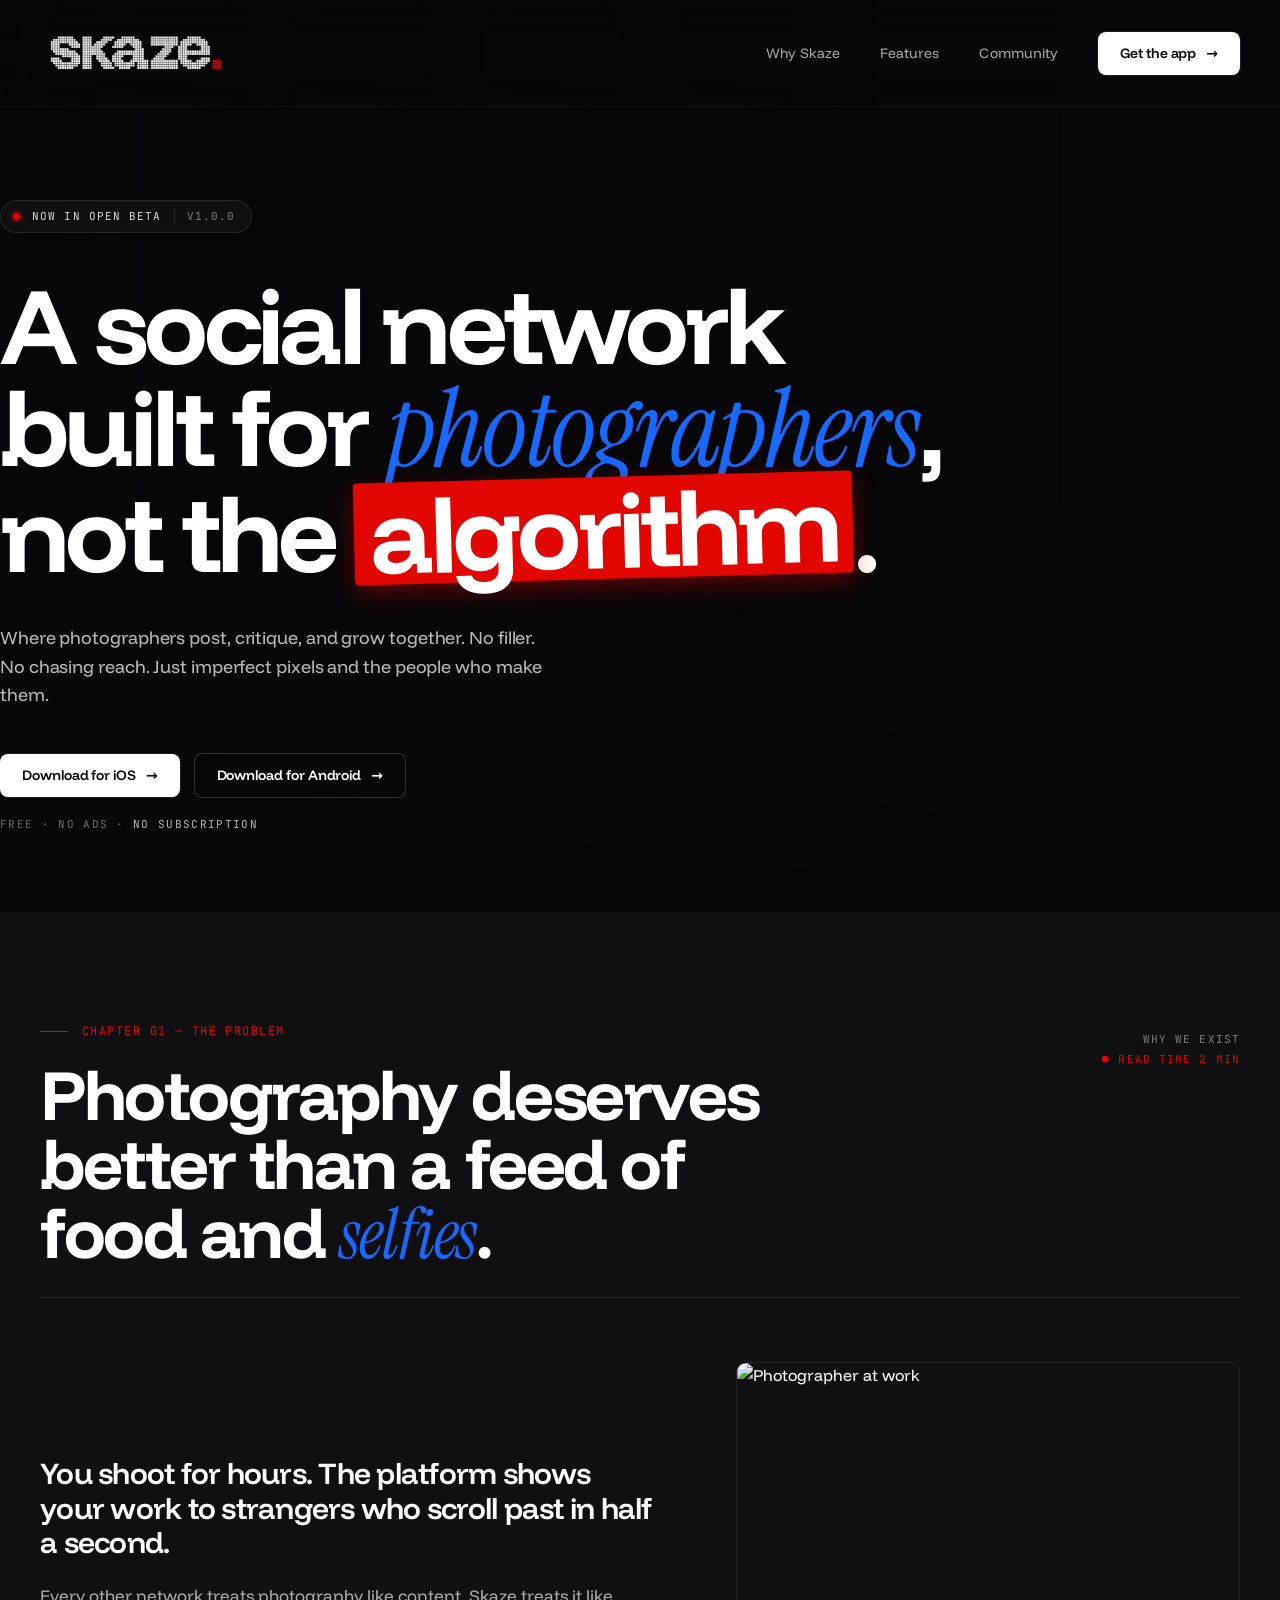
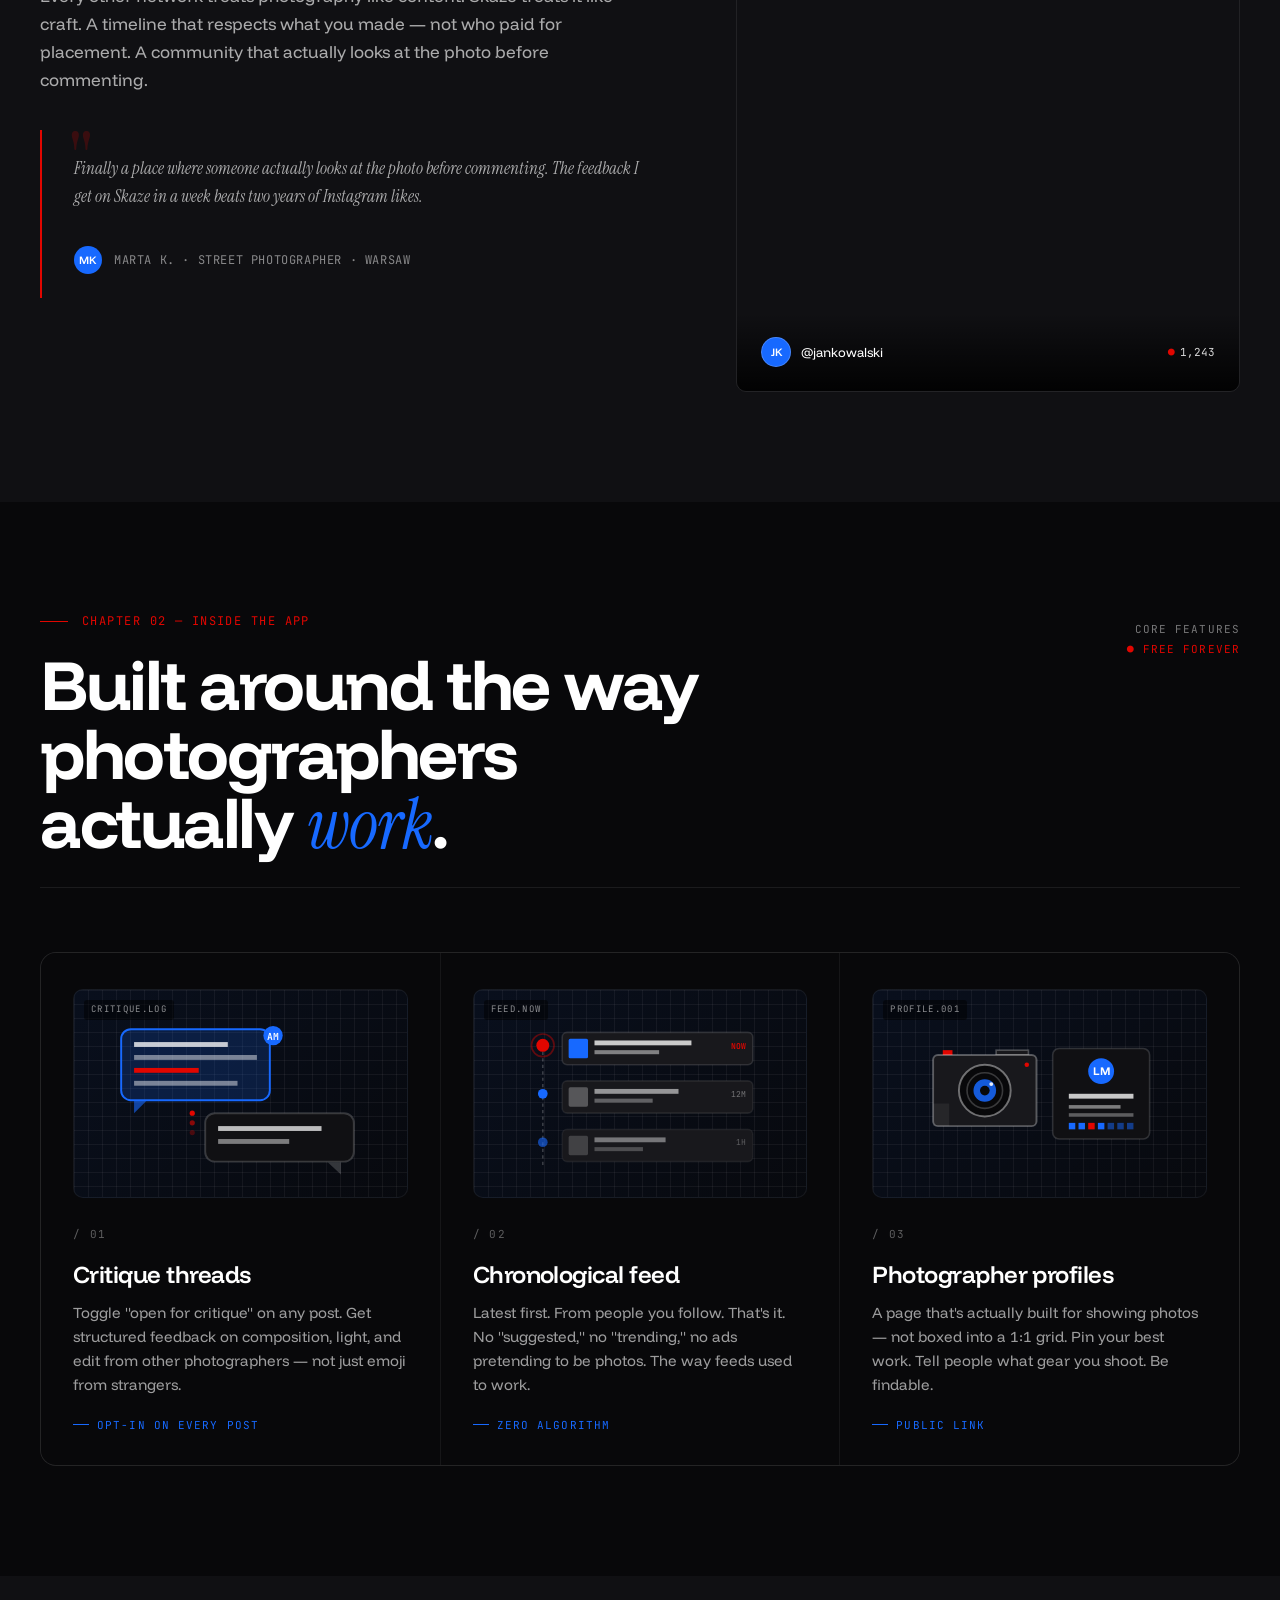
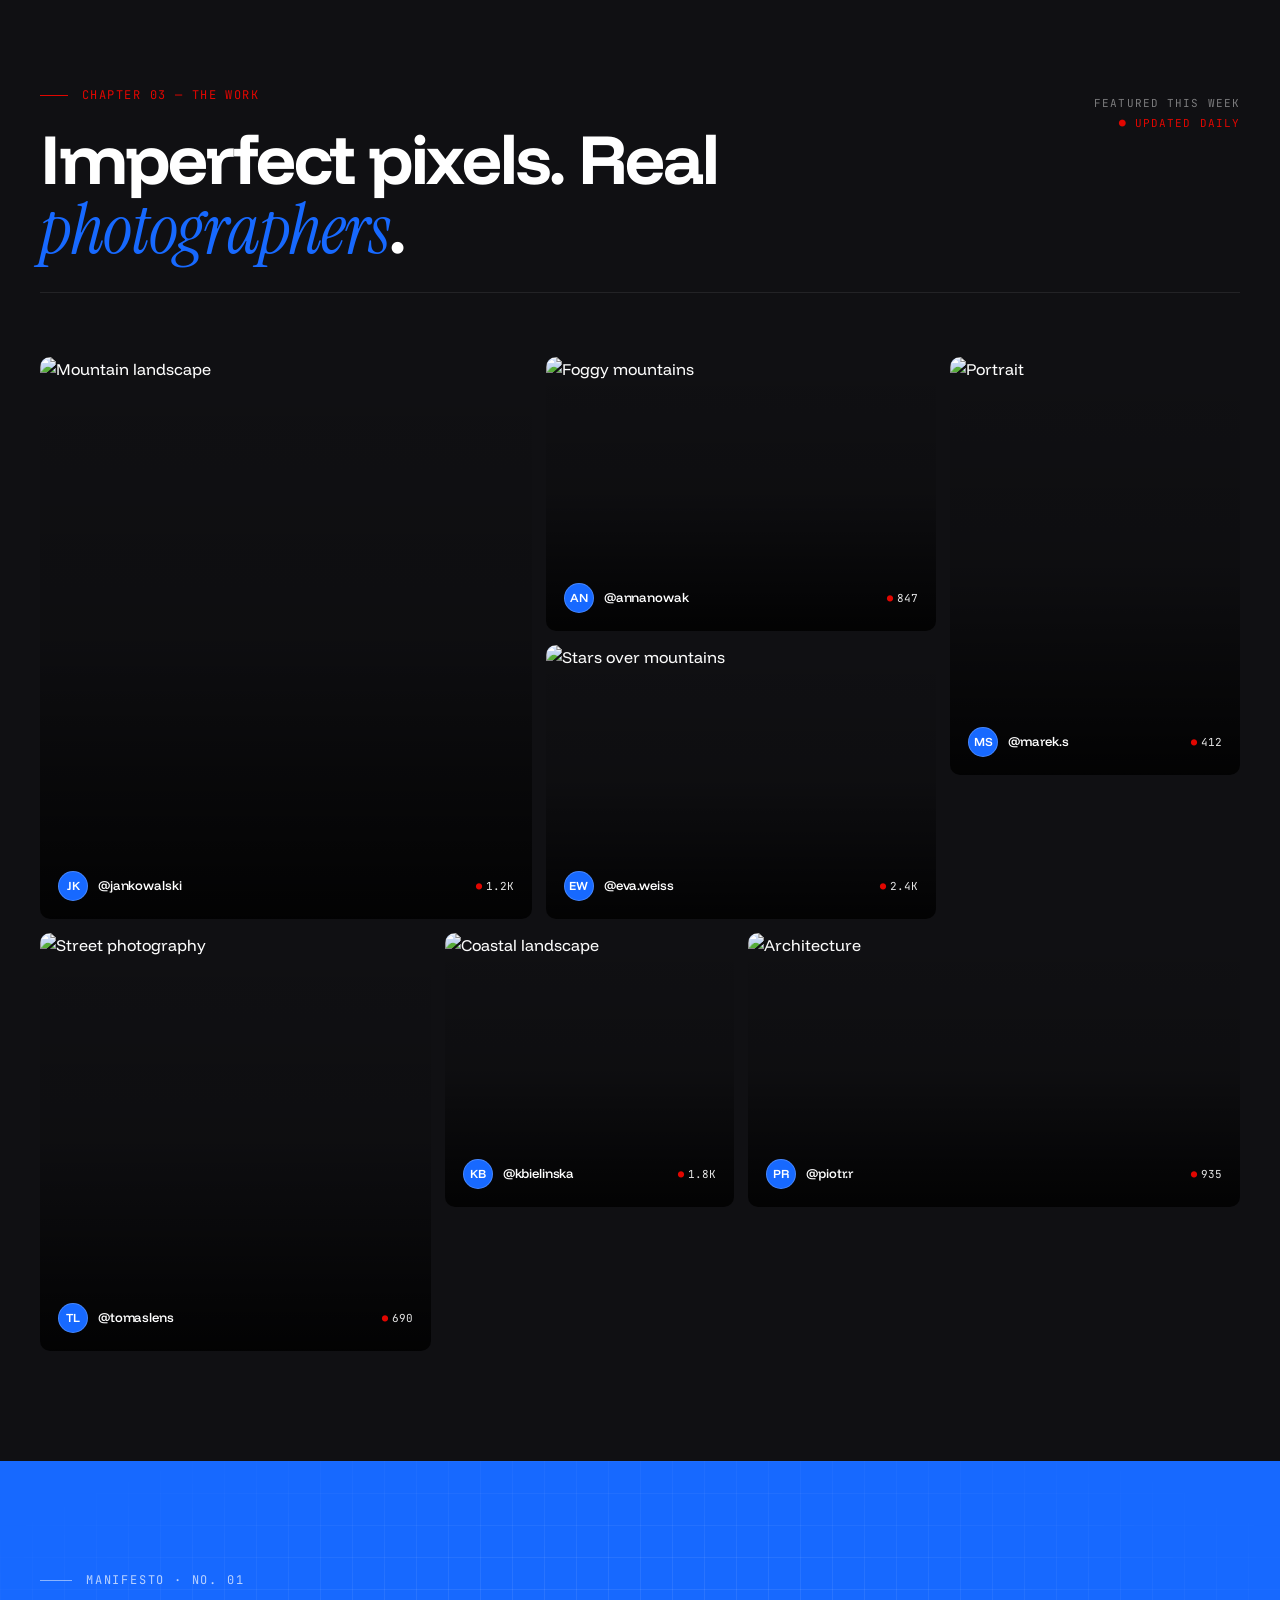
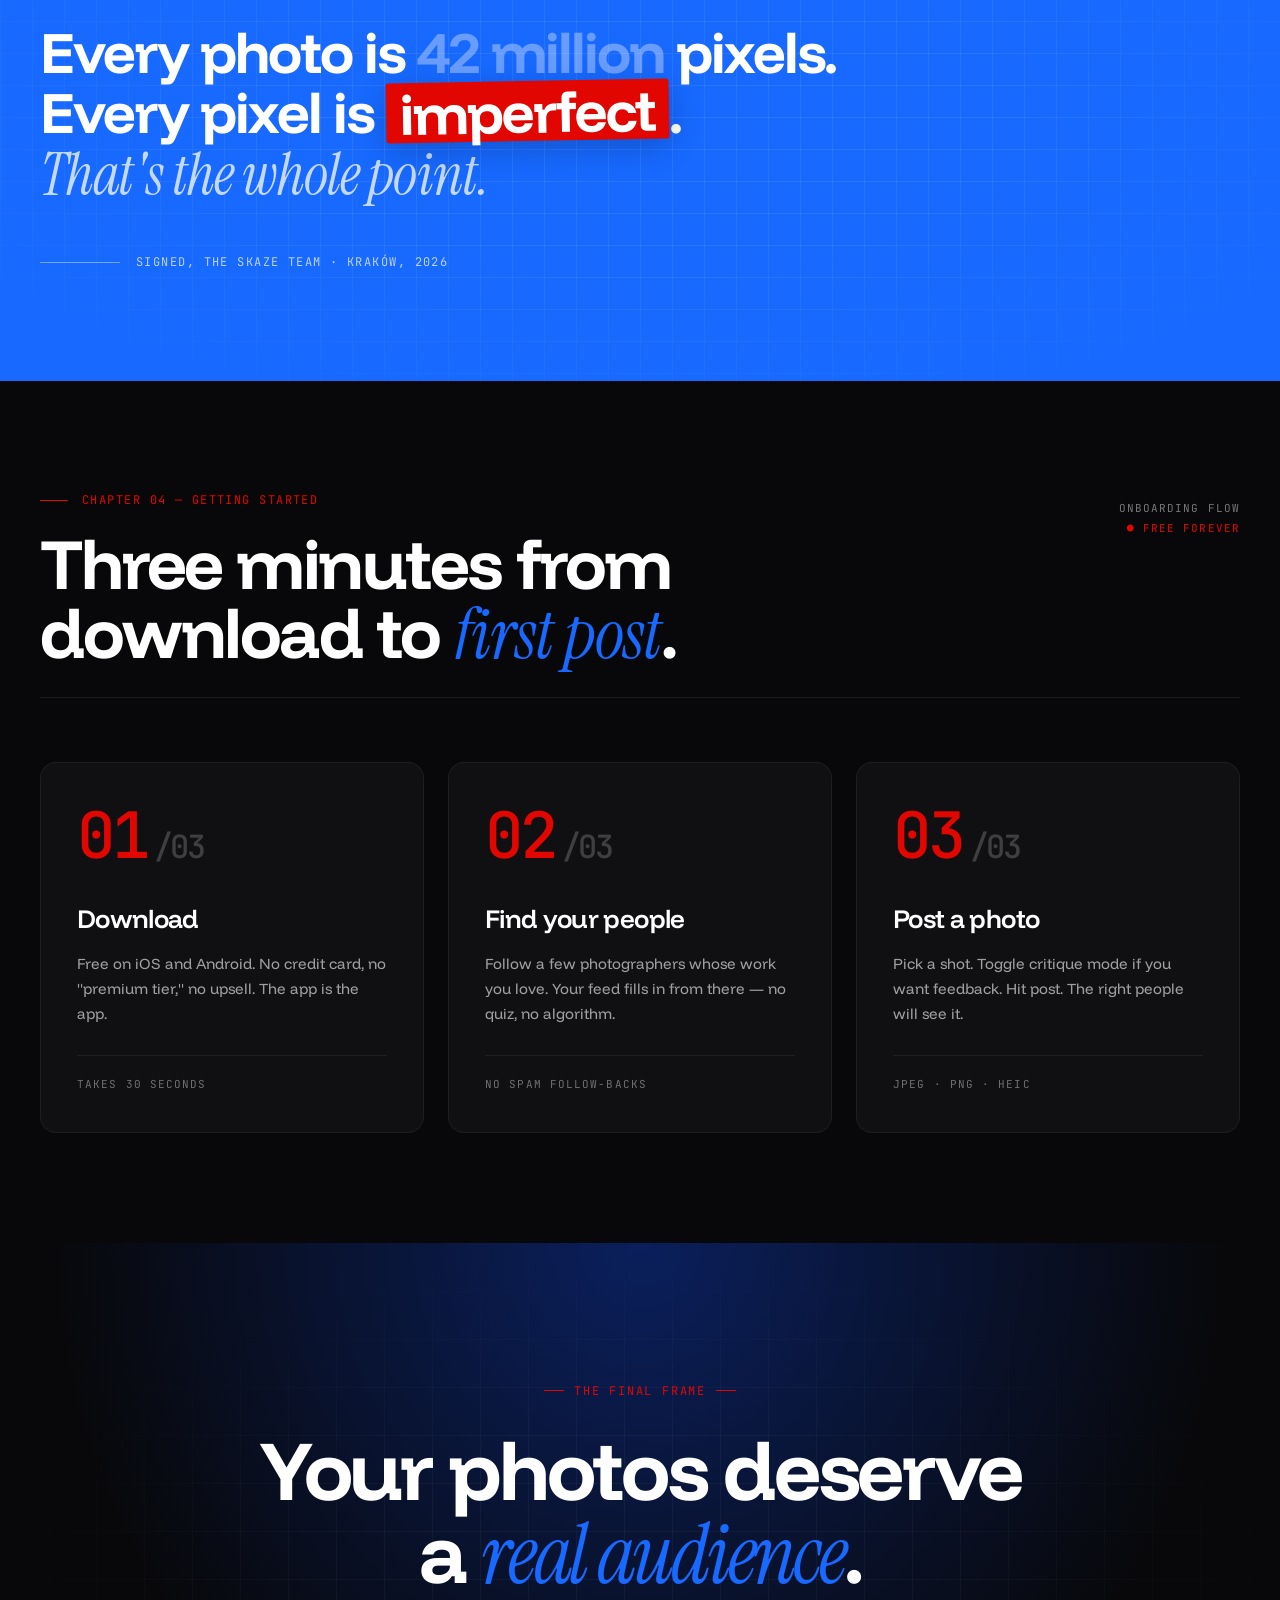
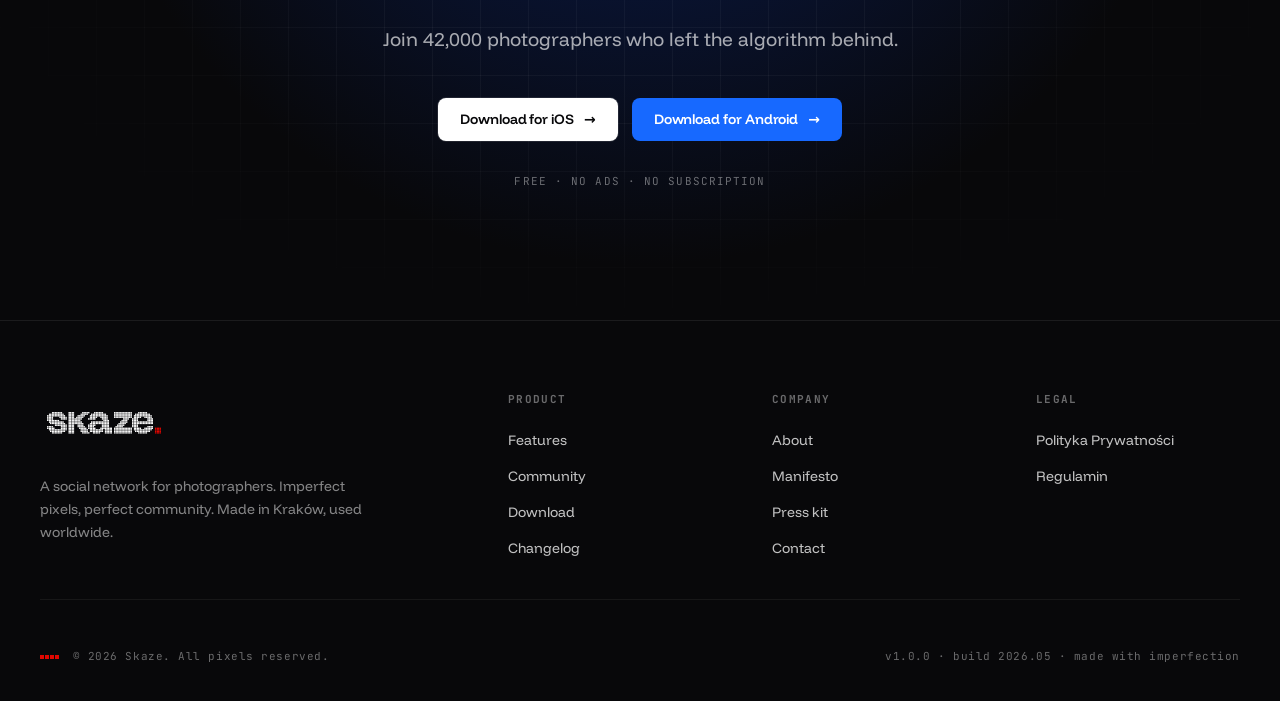
==== commit 24b60f01: "Add files via upload" ====
--- a/index.html
+++ b/index.html
@@ -1,694 +1,1292 @@
 <!DOCTYPE html>
-<html lang="pl">
+<html lang="en">
 <head>
-<meta charset="UTF-8">
-<meta name="viewport" content="width=device-width, initial-scale=1.0">
-<title>Skaze — Real Photography. No AI.</title>
-<meta name="description" content="Skaze to platforma społecznościowa dla fotografów ceniących autentyczność. Zero AI. Zero filtrów. Tylko prawdziwe chwile.">
-<meta property="og:type" content="website">
-<meta property="og:title" content="Skaze — Real Photography. No AI.">
-<meta property="og:description" content="Platforma społecznościowa dla fotografów. Zero AI. Zero filtrów. Tylko prawdziwe chwile.">
-<meta property="og:site_name" content="Skaze">
-<meta name="twitter:card" content="summary_large_image">
-<meta name="twitter:title" content="Skaze — Real Photography. No AI.">
-<meta name="twitter:description" content="Platforma społecznościowa dla fotografów. Zero AI. Zero filtrów. Tylko prawdziwe chwile.">
-<meta name="theme-color" content="#0d0d0d">
-<link rel="icon" type="image/png" href="[data-uri]">
+<meta charset="UTF-8" />
+<meta name="viewport" content="width=device-width, initial-scale=1.0" />
+<title>Skaze — A social network for photographers</title>
+<meta name="description" content="Skaze is the social network built for photographers. Share work that matters, get real feedback, and find your people. Imperfect pixels, perfect community." />
+
+<link rel="icon" type="image/png" href="assets/favicon.png">
+<link rel="apple-touch-icon" href="assets/favicon.png">
+
 <link rel="preconnect" href="https://fonts.googleapis.com">
-<link href="https://fonts.googleapis.com/css2?family=Funnel+Display:wght@300;400;500;600;700;800&display=swap" rel="stylesheet">
+<link rel="preconnect" href="https://fonts.gstatic.com" crossorigin>
+<link href="https://fonts.googleapis.com/css2?family=Funnel+Display:wght@300;400;500;600;700;800;900&family=JetBrains+Mono:wght@400;500;600&family=Instrument+Serif:ital@0;1&display=swap" rel="stylesheet">
+
+<!-- Temporary photos sourced from Unsplash (free license). Replace with real Skaze posts before launch. -->
+
 <style>
-:root{
-  --blue:#1769FF; --blue-dark:#0F4ED8;
-  --red:#E10600;
-  --black:#0d0d0d; --surface:#141418; --surface2:#1c1c22;
-  --border:rgba(255,255,255,0.07);
-  --gray:#8888a0; --white:#fff;
-}
-*,*::before,*::after{box-sizing:border-box;margin:0;padding:0;}
-html{scroll-behavior:smooth;}
-body{font-family:'Funnel Display',sans-serif;background:var(--black);color:var(--white);overflow-x:hidden;-webkit-font-smoothing:antialiased;}
-
-/* noise */
-body::before{content:'';position:fixed;inset:0;
-  background-image:url("data:image/svg+xml,%3Csvg viewBox='0 0 512 512' xmlns='http://www.w3.org/2000/svg'%3E%3Cfilter id='n'%3E%3CfeTurbulence type='fractalNoise' baseFrequency='0.75' numOctaves='4' stitchTiles='stitch'/%3E%3C/filter%3E%3Crect width='100%25' height='100%25' filter='url(%23n)'/%3E%3C/svg%3E");
-  opacity:0.022;pointer-events:none;z-index:0;}
-
-/* ─── NAV ─── */
-nav{
-  position:fixed;top:0;left:0;right:0;z-index:900;
-  height:68px;padding:0 48px;
-  display:grid;grid-template-columns:1fr auto 1fr;align-items:center;
-  background:rgba(10,10,10,0.75);
-  backdrop-filter:blur(24px) saturate(180%);
-  -webkit-backdrop-filter:blur(24px) saturate(180%);
-  border-bottom:1px solid var(--border);
-}
-.nav-logo img{height:36px;width:auto;display:block;}
-.nav-center{display:flex;gap:32px;list-style:none;justify-content:center;}
-.nav-center a{color:var(--gray);text-decoration:none;font-size:14px;font-weight:400;letter-spacing:.2px;transition:color .2s;}
-.nav-center a:hover{color:var(--white);}
-.nav-right{display:flex;gap:10px;align-items:center;justify-content:flex-end;}
-
-.nav-btn{
-  display:flex;align-items:center;gap:8px;
-  padding:9px 18px;border-radius:3px;text-decoration:none;
-  font-family:'Funnel Display',sans-serif;font-size:13px;font-weight:600;
-  transition:transform .15s,box-shadow .2s,background .2s;
-}
-.nav-btn:hover{transform:translateY(-1px);}
-.nb-ios{background:var(--white);color:var(--black);}
-.nb-ios:hover{box-shadow:0 6px 24px rgba(255,255,255,.15);}
-.nb-android{background:var(--surface2);color:var(--white);border:1px solid var(--border);}
-.nb-android:hover{border-color:rgba(255,255,255,.25);}
-.nb-icon{font-size:17px;line-height:1;display:flex;align-items:center;}
-
-/* ─── HERO ─── */
-#hero{min-height:100vh;display:flex;flex-direction:column;align-items:center;justify-content:center;position:relative;overflow:hidden;padding:100px 24px 60px;text-align:center;}
-.hero-bg{position:absolute;inset:0;background:url('[data-uri]') center/cover no-repeat;opacity:.5;}
-.hero-grad{position:absolute;inset:0;background:linear-gradient(180deg,rgba(13,13,13,.25) 0%,rgba(13,13,13,.55) 55%,rgba(13,13,13,1) 100%);}
-.hz{position:relative;z-index:1;}
-
-.hero-badge{
-  display:inline-flex;align-items:center;gap:8px;
-  background:rgba(225,6,0,.1);border:1px solid rgba(225,6,0,.25);
-  padding:6px 18px;border-radius:999px;
-  font-size:11px;letter-spacing:2.5px;text-transform:uppercase;color:#ff4444;margin-bottom:40px;
-}
-.pulse{width:6px;height:6px;background:var(--red);border-radius:50%;animation:pulse 2s ease-in-out infinite;}
-@keyframes pulse{0%,100%{opacity:1;transform:scale(1)}50%{opacity:.35;transform:scale(.65)}}
-
-.hero-logo{margin-bottom:32px;}
-.hero-logo img{width:min(420px,85vw);height:auto;}
-
-h1.hero-h1{font-size:clamp(34px,6vw,76px);font-weight:800;line-height:1.02;letter-spacing:-2px;margin-bottom:20px;}
-h1.hero-h1 em{font-style:normal;color:var(--blue);}
-.hero-sub{font-size:clamp(15px,1.8vw,19px);color:var(--gray);line-height:1.7;font-weight:300;max-width:480px;margin:0 auto 52px;}
-
-/* store buttons hero */
-.btn-row{display:flex;gap:14px;flex-wrap:wrap;justify-content:center;margin-bottom:72px;}
-.store-btn{
-  display:flex;align-items:center;gap:14px;
-  padding:15px 28px;border-radius:4px;text-decoration:none;
-  font-family:'Funnel Display',sans-serif;
-  transition:transform .2s,box-shadow .2s;
-}
-.store-btn:hover{transform:translateY(-3px);}
-.sb-white{background:var(--white);color:var(--black);}
-.sb-white:hover{box-shadow:0 12px 40px rgba(255,255,255,.18);}
-.sb-dark{background:rgba(255,255,255,.07);color:var(--white);border:1px solid rgba(255,255,255,.14);}
-.sb-dark:hover{border-color:rgba(255,255,255,.32);box-shadow:0 8px 30px rgba(0,0,0,.35);}
-.si{font-size:30px;line-height:1;}
-.st small{display:block;font-size:10px;letter-spacing:1.5px;text-transform:uppercase;opacity:.55;}
-.st strong{display:block;font-size:18px;font-weight:700;}
-
-/* store badges (SVG-style) */
-.badge-row{display:flex;gap:12px;flex-wrap:wrap;justify-content:center;margin-bottom:72px;}
-.badge-link img{height:44px;width:auto;display:block;border-radius:8px;transition:transform .2s,opacity .2s;}
-.badge-link:hover img{transform:translateY(-2px);opacity:.9;}
-
-/* phone trio */
-.phones{display:flex;gap:14px;align-items:flex-end;justify-content:center;}
-.ph{border-radius:28px;overflow:hidden;border:2px solid rgba(255,255,255,.07);box-shadow:0 40px 80px rgba(0,0,0,.7),0 0 0 1px rgba(23,105,255,.12);flex-shrink:0;transition:transform .4s,box-shadow .4s;}
-.ph:hover{transform:translateY(-10px)!important;box-shadow:0 60px 100px rgba(0,0,0,.8),0 0 0 1px rgba(23,105,255,.3)!important;}
-.ph img{display:block;width:100%;}
-.ph-sm{width:115px;transform:translateY(38px) scale(.91);opacity:.72;}
-.ph-lg{width:152px;z-index:2;border-color:rgba(23,105,255,.35);}
-
-/* ─── SECTIONS ─── */
-.sec{padding:120px 24px;max-width:1200px;margin:0 auto;}
-.sec-full{padding:110px 0;}
-.sec-inner{max-width:1200px;margin:0 auto;padding:0 24px;}
-.eyebrow{display:inline-flex;align-items:center;gap:8px;font-size:11px;letter-spacing:2.5px;text-transform:uppercase;color:var(--blue);margin-bottom:18px;}
-.eyebrow::before{content:'';width:8px;height:8px;background:var(--red);flex-shrink:0;}
-h2.sh{font-size:clamp(28px,4vw,52px);font-weight:800;line-height:1.06;letter-spacing:-1px;margin-bottom:14px;}
-.sh-sub{font-size:17px;color:var(--gray);line-height:1.7;font-weight:300;max-width:540px;margin-bottom:64px;}
-
-/* ─── FEATURES ─── */
-.feat-grid{display:grid;grid-template-columns:repeat(3,1fr);border:1px solid var(--border);}
-.feat{padding:44px 36px;border-right:1px solid var(--border);border-bottom:1px solid var(--border);position:relative;overflow:hidden;transition:background .3s;}
-.feat:hover{background:var(--surface);}
-.feat::after{content:'';position:absolute;bottom:0;left:0;right:0;height:2px;background:var(--blue);transform:scaleX(0);transform-origin:left;transition:transform .4s;}
-.feat:hover::after{transform:scaleX(1);}
-
-/* pixel icon grid — meaningful shapes */
-.pxi{display:grid;gap:2px;margin-bottom:24px;width:fit-content;}
-.pxi.g4{grid-template-columns:repeat(4,9px);grid-template-rows:repeat(4,9px);}
-.pxi.g5{grid-template-columns:repeat(5,9px);grid-template-rows:repeat(4,9px);}
-.px{width:9px;height:9px;}
-.pb{background:var(--blue);}
-.pr{background:var(--red);}
-.po{background:var(--surface2);}
-.pw{background:rgba(255,255,255,.15);}
-
-.feat h3{font-size:19px;font-weight:700;margin-bottom:12px;}
-.feat p{font-size:14px;color:var(--gray);line-height:1.78;font-weight:300;}
-
-/* ─── MANIFESTO ─── */
-#manifesto{background:var(--blue);padding:110px 24px;text-align:center;position:relative;overflow:hidden;}
-#manifesto::before{content:'';position:absolute;inset:0;
-  background-image:linear-gradient(rgba(255,255,255,.055) 1px,transparent 1px),
-                   linear-gradient(90deg,rgba(255,255,255,.055) 1px,transparent 1px);
-  background-size:28px 28px;}
-.mf{position:relative;z-index:1;max-width:760px;margin:0 auto;}
-.mf-q{font-size:clamp(24px,4vw,50px);font-weight:800;line-height:1.15;margin-bottom:26px;letter-spacing:-.5px;}
-.mf-s{font-size:17px;opacity:.75;font-weight:300;line-height:1.72;margin-bottom:44px;}
-.pills{display:flex;flex-wrap:wrap;gap:10px;justify-content:center;}
-.pill{background:rgba(255,255,255,.12);border:1px solid rgba(255,255,255,.2);padding:7px 18px;border-radius:999px;font-size:12px;letter-spacing:.5px;}
-
-/* ─── SCREENSHOTS marquee ─── */
-.track-wrap{overflow:hidden;position:relative;}
-.track-wrap::before,.track-wrap::after{content:'';position:absolute;top:0;bottom:0;width:140px;z-index:2;pointer-events:none;}
-.track-wrap::before{left:0;background:linear-gradient(to right,var(--black),transparent);}
-.track-wrap::after{right:0;background:linear-gradient(to left,var(--black),transparent);}
-.track{display:flex;gap:20px;width:max-content;animation:marq 40s linear infinite;}
-.track:hover{animation-play-state:paused;}
-@keyframes marq{0%{transform:translateX(0)}100%{transform:translateX(-50%)}}
-.sc-card{flex-shrink:0;border-radius:22px;overflow:hidden;border:1.5px solid rgba(255,255,255,.08);box-shadow:0 20px 60px rgba(0,0,0,.55);transition:transform .3s;}
-.sc-card:hover{transform:scale(1.04);}
-.sc-card img{display:block;width:155px;height:auto;}
-.sc-label{background:var(--blue);display:flex;align-items:center;justify-content:center;border-radius:22px;width:155px;height:336px;}
-.sc-label img{width:80%;}
-
-/* ─── STATS ─── */
-#stats{background:var(--surface);border-top:1px solid var(--border);border-bottom:1px solid var(--border);}
-.stat-grid{display:grid;grid-template-columns:repeat(4,1fr);max-width:1200px;margin:0 auto;}
-.stat-item{padding:64px 48px;text-align:center;border-right:1px solid var(--border);}
-.stat-item:last-child{border-right:none;}
-.stat-n{font-size:54px;font-weight:800;color:var(--blue);display:block;line-height:1;margin-bottom:10px;letter-spacing:-2px;}
-.stat-l{font-size:12px;color:var(--gray);letter-spacing:1.2px;text-transform:uppercase;}
-
-/* ─── DOWNLOAD ─── */
-#download{padding:130px 24px;text-align:center;position:relative;overflow:hidden;}
-#download::before{content:'';position:absolute;width:800px;height:800px;border-radius:50%;background:radial-gradient(circle,rgba(23,105,255,.13) 0%,transparent 70%);top:50%;left:50%;transform:translate(-50%,-50%);pointer-events:none;}
-#download .sh,#download .sh-sub{text-align:center;margin-left:auto;margin-right:auto;}
-.legal-row{display:flex;gap:20px;flex-wrap:wrap;justify-content:center;margin-top:32px;}
-.legal-row button{background:none;border:none;color:var(--gray);font-size:13px;cursor:pointer;font-family:'Funnel Display',sans-serif;transition:color .2s;padding:0;}
-.legal-row button:hover{color:var(--white);}
-.legal-row span{color:rgba(255,255,255,.12);}
-
-/* ─── COOKIE BANNER ─── */
-#cookie-banner{
-  position:fixed;bottom:0;left:0;right:0;z-index:9000;
-  background:rgba(20,20,24,.97);border-top:1px solid var(--border);
-  backdrop-filter:blur(16px);
-  padding:18px 48px;display:flex;align-items:center;gap:24px;flex-wrap:wrap;
-  transform:translateY(100%);transition:transform .4s ease;
-}
-#cookie-banner.show{transform:translateY(0);}
-#cookie-banner p{font-size:13px;color:var(--gray);line-height:1.6;flex:1;min-width:200px;}
-#cookie-banner p a{color:var(--blue);text-decoration:none;}
-#cookie-banner p a:hover{text-decoration:underline;}
-.cookie-btns{display:flex;gap:10px;flex-shrink:0;}
-.cookie-btn{padding:9px 20px;border-radius:3px;font-size:13px;font-weight:600;font-family:'Funnel Display',sans-serif;cursor:pointer;border:none;transition:transform .15s;}
-.cookie-btn:hover{transform:translateY(-1px);}
-.cookie-accept{background:var(--blue);color:var(--white);}
-.cookie-decline{background:var(--surface2);color:var(--gray);border:1px solid var(--border);}
-
-/* ─── FOOTER ─── */
-footer{background:#090909;border-top:1px solid var(--border);padding:72px 48px 40px;}
-.foot-grid{display:grid;grid-template-columns:2fr 1fr 1fr 1fr;gap:48px;max-width:1200px;margin:0 auto 64px;}
-.foot-brand img{height:22px;width:auto;margin-bottom:18px;}
-.foot-brand p{font-size:14px;color:var(--gray);line-height:1.72;font-weight:300;max-width:230px;}
-.foot-social{display:flex;gap:14px;margin-top:22px;}
-.foot-social a{color:#333;font-size:17px;text-decoration:none;transition:color .2s;}
-.foot-social a:hover{color:var(--blue);}
-.foot-col h4{font-size:11px;letter-spacing:2px;text-transform:uppercase;color:#3a3a4a;margin-bottom:20px;font-weight:600;}
-.foot-col ul{list-style:none;}
-.foot-col li{margin-bottom:13px;}
-.foot-col a{color:#4a4a60;text-decoration:none;font-size:14px;font-weight:300;transition:color .2s;}
-.foot-col a:hover{color:var(--white);}
-.foot-bottom{border-top:1px solid var(--border);padding-top:28px;display:flex;justify-content:space-between;align-items:center;max-width:1200px;margin:0 auto;}
-.foot-copy{font-size:12px;color:#2a2a38;font-weight:300;}
-
-/* 16-square red grid */
-.red-grid{display:grid;grid-template-columns:repeat(4,7px);grid-template-rows:repeat(4,7px);gap:2px;}
-.rq{width:7px;height:7px;background:var(--red);}
-
-/* ─── MODALS ─── */
-.ov{display:none;position:fixed;inset:0;z-index:9999;background:rgba(0,0,0,.9);backdrop-filter:blur(8px);overflow-y:auto;padding:40px 20px;}
-.ov.on{display:block;}
-.mbox{max-width:740px;margin:0 auto;background:var(--surface);border:1px solid var(--border);padding:52px;position:relative;border-radius:4px;}
-.mx{position:absolute;top:20px;right:24px;background:none;border:none;color:var(--gray);font-size:20px;cursor:pointer;font-family:'Funnel Display',sans-serif;width:32px;height:32px;display:flex;align-items:center;justify-content:center;border-radius:50%;transition:background .2s,color .2s;}
-.mx:hover{background:var(--surface2);color:var(--white);}
-.mbox h2{font-size:26px;font-weight:800;margin-bottom:6px;}
-.mdate{font-size:12px;color:#3a3a4a;letter-spacing:1px;margin-bottom:38px;}
-.mbox h3{font-size:15px;font-weight:700;color:var(--blue);margin:26px 0 10px;}
-.mbox p{font-size:14px;color:var(--gray);line-height:1.85;margin-bottom:13px;font-weight:300;}
-.mbox ul{padding-left:20px;margin-bottom:13px;}
-.mbox li{font-size:14px;color:var(--gray);line-height:1.85;margin-bottom:5px;font-weight:300;}
-
-/* ─── REVEAL ─── */
-.sr{opacity:0;transform:translateY(26px);transition:opacity .75s ease,transform .75s ease;}
-.sr.vis{opacity:1;transform:translateY(0);}
-.d1{transition-delay:.1s}.d2{transition-delay:.2s}.d3{transition-delay:.3s}
-
-/* ─── HAMBURGER ─── */
-.nav-hamburger{display:none;flex-direction:column;gap:5px;background:none;border:none;cursor:pointer;padding:8px;z-index:901;}
-.nav-hamburger span{display:block;width:22px;height:2px;background:var(--white);border-radius:2px;transition:transform .3s,opacity .3s;}
-.nav-hamburger.open span:nth-child(1){transform:translateY(7px) rotate(45deg);}
-.nav-hamburger.open span:nth-child(2){opacity:0;}
-.nav-hamburger.open span:nth-child(3){transform:translateY(-7px) rotate(-45deg);}
-
-/* Mobile drawer */
-.nav-drawer{display:none;position:fixed;inset:0;z-index:850;background:rgba(10,10,10,.97);flex-direction:column;align-items:center;justify-content:center;gap:36px;}
-.nav-drawer.open{display:flex;}
-.nav-drawer a{color:var(--white);text-decoration:none;font-size:24px;font-weight:700;transition:color .2s;}
-.nav-drawer a:hover{color:var(--blue);}
-.nav-drawer .drawer-btns{display:flex;flex-direction:column;gap:12px;align-items:center;margin-top:8px;}
-
-/* ─── RESPONSIVE ─── */
-@media(max-width:960px){
-  nav{padding:0 20px;grid-template-columns:auto 1fr auto;}
-  .nav-center,.nav-right .nav-btn{display:none;}
-  .nav-hamburger{display:flex;}
-  h1.hero-h1{letter-spacing:-1px;}
-  .phones{gap:8px;}
-  .ph-sm{width:88px;}
-  .ph-lg{width:118px;}
-  .feat-grid{grid-template-columns:1fr;}
-  .stat-grid{grid-template-columns:1fr 1fr;}
-  .foot-grid{grid-template-columns:1fr 1fr;gap:32px;}
-  .stat-item{padding:40px 24px;}
-  .mbox{padding:32px 18px;}
-  #cookie-banner{padding:16px 20px;}
-}
+  :root {
+    --blue: #1769FF;
+    --blue-dark: #0F4ED8;
+    --blue-deep: #0A2E80;
+    --red: #E10600;
+    --black: #08080A;
+    --black-2: #101013;
+    --black-3: #18181C;
+    --gray: #D9D9D9;
+    --gray-mid: #6B6B70;
+    --gray-dim: #4A4A50;
+    --white: #FFFFFF;
+    --font-display: 'Funnel Display', system-ui, sans-serif;
+    --font-serif: 'Instrument Serif', Georgia, serif;
+    --font-mono: 'JetBrains Mono', ui-monospace, monospace;
+  }
+
+  * { margin: 0; padding: 0; box-sizing: border-box; }
+  html { scroll-behavior: smooth; }
+  body {
+    background: var(--black);
+    color: var(--white);
+    font-family: var(--font-display);
+    font-weight: 400;
+    line-height: 1.5;
+    overflow-x: hidden;
+    -webkit-font-smoothing: antialiased;
+    text-rendering: optimizeLegibility;
+  }
+  ::selection { background: var(--red); color: var(--white); }
+
+  .container { width: 100%; max-width: 1320px; margin: 0 auto; padding: 0 40px; }
+
+  /* ============ NAV ============ */
+  nav {
+    position: fixed; top: 0; left: 0; right: 0; z-index: 100;
+    padding: 5px 0;
+    background: rgba(8, 8, 10, 0.7);
+    backdrop-filter: blur(20px);
+    -webkit-backdrop-filter: blur(20px);
+    border-bottom: 1px solid rgba(255, 255, 255, 0.05);
+  }
+  .nav-inner { display: flex; align-items: center; justify-content: space-between; }
+  .logo {
+    display: flex; align-items: center; gap: 4px;
+    text-decoration: none; color: var(--white);
+    transition: opacity 0.2s;
+  }
+  .logo:hover { opacity: 0.85; }
+  .logo img {
+    height: 96px;
+    width: auto;
+    display: block;
+  }
+  /* Tekstowe logo - pełni rolę gdy obrazek nie ładuje się / jako podstawowe */
+  .logo-text {
+    font-family: var(--font-display);
+    font-weight: 800;
+    font-size: 22px;
+    letter-spacing: -0.04em;
+    color: var(--white);
+    line-height: 1;
+    display: inline-flex; align-items: center; gap: 6px;
+  }
+  .logo-text .dot {
+    display: inline-block;
+    width: 8px; height: 8px;
+    background: var(--red);
+    border-radius: 1px;
+    margin-bottom: 2px;
+  }
+  .footer-brand .logo img { height: 64px; }
+  .footer-brand .logo-text { font-size: 26px; }
+  .footer-brand .logo-text .dot { width: 10px; height: 10px; }
+
+  .nav-links { display: flex; align-items: center; gap: 40px; }
+  .nav-links a:not(.btn) {
+    color: rgba(255, 255, 255, 0.65);
+    text-decoration: none; font-size: 14px; font-weight: 400;
+    letter-spacing: 0.005em;
+    transition: color 0.2s;
+    position: relative;
+  }
+  .nav-links a:not(.btn):hover { color: var(--white); }
+  .nav-links a:not(.btn)::after {
+    content: ''; position: absolute; bottom: -6px; left: 0;
+    width: 0; height: 1px; background: var(--red);
+    transition: width 0.3s;
+  }
+  .nav-links a:not(.btn):hover::after { width: 100%; }
+
+  /* Buttons — explicit colours so nothing inherits */
+  .btn {
+    display: inline-flex; align-items: center; gap: 10px;
+    padding: 11px 22px;
+    border-radius: 8px;
+    font-family: var(--font-display);
+    font-weight: 600; font-size: 14px;
+    text-decoration: none;
+    border: none; cursor: pointer;
+    transition: transform 0.15s, background 0.2s, box-shadow 0.2s, color 0.2s;
+    letter-spacing: -0.005em;
+    white-space: nowrap;
+  }
+  a.btn-primary, .btn-primary {
+    background: var(--white) !important;
+    color: var(--black) !important;
+    box-shadow: 0 0 0 1px rgba(255,255,255,0.1);
+  }
+  a.btn-primary:hover, .btn-primary:hover {
+    transform: translateY(-1px);
+    background: var(--gray) !important;
+    color: var(--black) !important;
+    box-shadow: 0 8px 24px rgba(255,255,255,0.15);
+  }
+  a.btn-secondary, .btn-secondary {
+    background: transparent !important;
+    color: var(--white) !important;
+    border: 1px solid rgba(255, 255, 255, 0.18);
+  }
+  a.btn-secondary:hover, .btn-secondary:hover {
+    background: rgba(255, 255, 255, 0.05) !important;
+    border-color: rgba(255, 255, 255, 0.35);
+    transform: translateY(-1px);
+  }
+  a.btn-blue, .btn-blue {
+    background: var(--blue) !important;
+    color: var(--white) !important;
+  }
+  a.btn-blue:hover, .btn-blue:hover {
+    background: var(--blue-dark) !important;
+    color: var(--white) !important;
+    transform: translateY(-1px);
+    box-shadow: 0 8px 24px rgba(23,105,255,0.3);
+  }
+  .btn .arrow { transition: transform 0.2s; }
+  .btn:hover .arrow { transform: translateX(3px); }
+
+  /* ============ HERO ============ */
+  .hero {
+    position: relative;
+    min-height: 92vh;
+    padding: 160px 0 0;
+    overflow: hidden;
+    display: flex; flex-direction: column;
+    background: var(--black);
+  }
+  .hero-bg {
+    position: absolute; inset: -6%;
+    background-image: url('assets/background-gradient.jpg');
+    background-size: cover; background-position: center;
+    opacity: 0.95;
+    z-index: 0;
+    animation: heroDrift 30s ease-in-out infinite alternate;
+    will-change: transform;
+  }
+  /* Wygaszanie krawędzi, żeby tekst się czytał */
+  .hero-bg::after {
+    content: ''; position: absolute; inset: 0;
+    background:
+      linear-gradient(to right, rgba(8,8,10,0.78) 0%, rgba(8,8,10,0.35) 45%, transparent 80%),
+      linear-gradient(to bottom, transparent 0%, transparent 55%, rgba(8,8,10,0.7) 88%, rgba(8,8,10,0.98) 100%);
+    z-index: 2;
+  }
+  @keyframes heroDrift {
+    0%   { transform: scale(1.05) translate3d(0, 0, 0); }
+    50%  { transform: scale(1.09) translate3d(-1.2%, 0.8%, 0); }
+    100% { transform: scale(1.06) translate3d(1.2%, -0.6%, 0); }
+  }
+  @media (prefers-reduced-motion: reduce) {
+    .hero-bg { animation: none; transform: scale(1.05); }
+  }
+
+  @keyframes blink { 0%, 49% { opacity: 1; } 50%, 100% { opacity: 0.35; } }
+
+  /* Hero status pill */
+  .hero-status {
+    display: inline-flex; align-items: center; gap: 12px;
+    padding: 7px 16px 7px 12px;
+    margin-bottom: 40px;
+    background: rgba(255,255,255,0.04);
+    border: 1px solid rgba(255,255,255,0.1);
+    border-radius: 100px;
+    font-family: var(--font-mono); font-size: 11px;
+    letter-spacing: 0.1em; text-transform: uppercase;
+    color: rgba(255,255,255,0.85);
+    backdrop-filter: blur(10px);
+    -webkit-backdrop-filter: blur(10px);
+  }
+  .hero-status .live-dot {
+    width: 7px; height: 7px; border-radius: 50%;
+    background: var(--red);
+    box-shadow: 0 0 0 3px rgba(225,6,0,0.18), 0 0 10px rgba(225,6,0,0.5);
+    animation: blink 1.6s infinite;
+  }
+  .hero-status .divider {
+    width: 1px; height: 12px; background: rgba(255,255,255,0.15);
+  }
+  .hero-status .dim { color: rgba(255,255,255,0.45); }
+
+  .hero-inner {
+    position: relative; z-index: 3;
+    width: 100%;
+    flex: 1; display: flex; align-items: center;
+    padding: 40px 0 80px;
+  }
+  .hero-content { max-width: 1100px; }
+
+  .hero h1 {
+    font-size: clamp(52px, 8.4vw, 120px);
+    font-weight: 700;
+    line-height: 0.95;
+    letter-spacing: -0.045em;
+    margin-bottom: 40px;
+    max-width: 1080px;
+  }
+  .hero h1 .serif {
+    font-family: var(--font-serif);
+    font-style: italic;
+    font-weight: 400;
+    color: var(--blue);
+    letter-spacing: -0.02em;
+  }
+  .hero h1 .strike {
+    display: inline-block;
+    background: var(--red);
+    color: var(--white);
+    padding: 0 16px;
+    transform: rotate(-1.5deg) translateY(-4px);
+    border-radius: 4px;
+    box-shadow: 0 8px 24px rgba(225, 6, 0, 0.4);
+  }
+
+  .hero-lede-row {
+    margin-bottom: 44px;
+  }
+  .hero p.lede {
+    font-size: clamp(17px, 1.4vw, 20px);
+    color: rgba(255, 255, 255, 0.72);
+    max-width: 560px;
+    line-height: 1.6;
+    letter-spacing: -0.005em;
+  }
+
+  .hero-cta { display: flex; gap: 14px; flex-wrap: wrap; align-items: center; }
+  .hero-cta-note {
+    margin-top: 18px;
+    font-family: var(--font-mono); font-size: 11px;
+    letter-spacing: 0.12em; text-transform: uppercase;
+    color: rgba(255,255,255,0.4);
+  }
+  .hero-cta-note .accent { color: rgba(255,255,255,0.7); }
+
+  /* ============ Section base ============ */
+  section { position: relative; padding: 110px 0; }
+
+  .section-head {
+    display: flex; align-items: flex-start; justify-content: space-between;
+    gap: 60px; margin-bottom: 64px;
+    padding-bottom: 28px;
+    border-bottom: 1px solid rgba(255,255,255,0.08);
+  }
+  .section-head-left { flex: 1; max-width: 720px; }
+  .section-head-right {
+    font-family: var(--font-mono);
+    font-size: 11px;
+    color: rgba(255,255,255,0.45);
+    letter-spacing: 0.1em;
+    text-transform: uppercase;
+    text-align: right;
+    padding-top: 8px;
+    min-width: 200px;
+    line-height: 1.8;
+  }
+  .section-head-right .red { color: var(--red); }
+
+  .section-num {
+    font-family: var(--font-mono);
+    font-size: 12px; letter-spacing: 0.12em;
+    text-transform: uppercase;
+    color: var(--red);
+    margin-bottom: 20px;
+    display: flex; align-items: center; gap: 14px;
+  }
+  .section-num::before {
+    content: ''; width: 28px; height: 1px; background: var(--red);
+  }
+
+  .section-title {
+    font-size: clamp(40px, 5.5vw, 76px);
+    font-weight: 700;
+    line-height: 0.98;
+    letter-spacing: -0.035em;
+    margin-bottom: 0;
+  }
+  .section-title .serif {
+    font-family: var(--font-serif);
+    font-style: italic; font-weight: 400;
+    color: var(--blue);
+    letter-spacing: -0.015em;
+  }
+
+  /* ============ WHY ============ */
+  .why { background: var(--black-2); }
+  .why-grid {
+    display: grid;
+    grid-template-columns: 1.1fr 0.9fr;
+    gap: 80px;
+    align-items: center;
+  }
+  .why-text h3 {
+    font-size: 30px; font-weight: 600;
+    letter-spacing: -0.025em;
+    margin-bottom: 22px;
+    line-height: 1.15;
+  }
+  .why-text p {
+    color: rgba(255, 255, 255, 0.65);
+    font-size: 17px; line-height: 1.65;
+    margin-bottom: 36px;
+  }
+  .quote {
+    position: relative;
+    padding: 24px 0 24px 32px;
+    border-left: 2px solid var(--red);
+  }
+  .quote::before {
+    content: '"';
+    position: absolute; left: 24px; top: -8px;
+    font-family: var(--font-serif);
+    font-size: 80px; line-height: 1;
+    color: var(--red);
+    opacity: 0.2;
+  }
+  .quote-text {
+    font-family: var(--font-serif);
+    font-style: italic;
+    font-size: 22px; line-height: 1.4;
+    color: rgba(255, 255, 255, 0.92);
+    margin-bottom: 16px;
+  }
+  .quote-author {
+    display: flex; align-items: center; gap: 12px;
+    font-family: var(--font-mono); font-size: 12px;
+    color: rgba(255, 255, 255, 0.5);
+    text-transform: uppercase; letter-spacing: 0.05em;
+  }
+  .quote-avatar {
+    width: 28px; height: 28px; border-radius: 50%;
+    background: var(--blue);
+    display: flex; align-items: center; justify-content: center;
+    color: var(--white); font-family: var(--font-display);
+    font-size: 11px; font-weight: 600;
+  }
+
+  /* Hero photo card — replaces abstract mosaic */
+  .why-photo {
+    position: relative;
+    aspect-ratio: 4/5;
+    border-radius: 10px;
+    overflow: hidden;
+    border: 1px solid rgba(255,255,255,0.08);
+  }
+  .why-photo img {
+    width: 100%; height: 100%; object-fit: cover;
+    display: block;
+    transition: transform 0.8s ease;
+  }
+  .why-photo:hover img { transform: scale(1.03); }
+  .why-photo-caption {
+    position: absolute; bottom: 0; left: 0; right: 0;
+    z-index: 2;
+    padding: 24px;
+    background: linear-gradient(to top, rgba(0,0,0,0.88), transparent);
+    display: flex; align-items: center; justify-content: space-between;
+    gap: 16px;
+  }
+  .why-photo-caption-left {
+    display: flex; align-items: center; gap: 10px;
+    font-size: 13px;
+  }
+  .why-photo-caption-left .av {
+    width: 30px; height: 30px; border-radius: 50%;
+    background: var(--blue);
+    display: flex; align-items: center; justify-content: center;
+    font-weight: 600; font-size: 11px;
+    border: 1.5px solid rgba(255,255,255,0.2);
+  }
+  .why-photo-caption-right {
+    font-family: var(--font-mono); font-size: 11px;
+    color: rgba(255,255,255,0.85);
+    display: flex; align-items: center; gap: 5px;
+  }
+  .why-photo-caption-right .heart { color: var(--red); }
+
+  /* ============ FEATURES ============ */
+  .features-grid {
+    display: grid;
+    grid-template-columns: repeat(3, 1fr);
+    gap: 1px;
+    background: rgba(255,255,255,0.06);
+    border: 1px solid rgba(255,255,255,0.06);
+    border-radius: 16px;
+    overflow: hidden;
+  }
+  .feature-card {
+    background: var(--black);
+    padding: 36px 32px 32px;
+    transition: background 0.3s;
+    position: relative;
+    display: flex; flex-direction: column;
+  }
+  .feature-card:hover { background: var(--black-2); }
+  .feature-card::before {
+    content: '';
+    position: absolute; top: 0; left: 0; right: 0; height: 2px;
+    background: var(--blue);
+    transform: scaleX(0); transform-origin: left;
+    transition: transform 0.4s ease;
+  }
+  .feature-card:hover::before { transform: scaleX(1); }
+
+  .feature-header {
+    display: flex; align-items: flex-start; justify-content: space-between;
+    margin-bottom: 18px;
+  }
+  .feature-num {
+    font-family: var(--font-mono);
+    font-size: 11px;
+    color: rgba(255,255,255,0.35);
+    letter-spacing: 0.12em;
+    padding-top: 6px;
+  }
+
+  /* Feature illustration — pixel-art SVG that actually depicts the feature */
+  .feature-illu {
+    position: relative;
+    width: 100%;
+    aspect-ratio: 16 / 10;
+    background: linear-gradient(135deg, rgba(23,105,255,0.08), rgba(23,105,255,0.02));
+    border: 1px solid rgba(255,255,255,0.06);
+    border-radius: 10px;
+    margin-bottom: 22px;
+    overflow: hidden;
+    display: flex; align-items: center; justify-content: center;
+  }
+  .feature-illu::after {
+    content: '';
+    position: absolute; inset: 0;
+    background-image:
+      linear-gradient(rgba(255,255,255,0.05) 1px, transparent 1px),
+      linear-gradient(90deg, rgba(255,255,255,0.05) 1px, transparent 1px);
+    background-size: 14px 14px;
+    pointer-events: none;
+  }
+  .feature-illu svg {
+    position: relative;
+    z-index: 1;
+    width: 78%;
+    height: 78%;
+    transition: transform 0.5s ease;
+  }
+  .feature-card:hover .feature-illu svg { transform: scale(1.04); }
+  .feature-illu .tag {
+    position: absolute;
+    top: 10px; left: 10px;
+    z-index: 2;
+    font-family: var(--font-mono); font-size: 9px;
+    letter-spacing: 0.15em;
+    color: rgba(255,255,255,0.55);
+    background: rgba(0,0,0,0.5);
+    padding: 3px 7px;
+    border-radius: 3px;
+  }
+  .feature-illu .corner { display: none; }
+
+  /* Per-feature illustration helpers */
+  .px-blue { fill: var(--blue); }
+  .px-red { fill: var(--red); }
+  .px-white { fill: rgba(255,255,255,0.9); }
+  .px-dim { fill: rgba(255,255,255,0.2); }
+  .px-mid { fill: rgba(255,255,255,0.45); }
+
+  .feature-card h3 {
+    font-size: 24px; font-weight: 600;
+    letter-spacing: -0.022em;
+    margin-bottom: 12px;
+    line-height: 1.15;
+  }
+  .feature-card p {
+    color: rgba(255, 255, 255, 0.6);
+    font-size: 15px; line-height: 1.6;
+    flex: 1;
+  }
+  .feature-tag {
+    margin-top: 20px;
+    font-family: var(--font-mono);
+    font-size: 11px;
+    letter-spacing: 0.1em;
+    text-transform: uppercase;
+    color: var(--blue);
+    display: flex; align-items: center; gap: 8px;
+  }
+  .feature-tag::before {
+    content: ''; width: 16px; height: 1px; background: var(--blue);
+  }
+
+  /* ============ SHOWCASE ============ */
+  .showcase { background: var(--black-2); }
+  .gallery-grid {
+    display: grid;
+    grid-template-columns: repeat(12, 1fr);
+    grid-auto-rows: 130px;
+    gap: 14px;
+  }
+  .gallery-item {
+    border-radius: 10px;
+    overflow: hidden;
+    position: relative;
+    display: flex; align-items: flex-end;
+    padding: 18px;
+    transition: transform 0.4s, box-shadow 0.4s;
+    cursor: pointer;
+  }
+  .gallery-item:hover {
+    transform: translateY(-4px);
+    box-shadow: 0 24px 48px rgba(0,0,0,0.5);
+  }
+  .gallery-item img {
+    position: absolute; inset: 0;
+    width: 100%; height: 100%;
+    object-fit: cover;
+    z-index: 0;
+    transition: transform 0.6s ease;
+  }
+  .gallery-item:hover img { transform: scale(1.05); }
+  .gallery-item::after {
+    content: ''; position: absolute; inset: 0;
+    background: linear-gradient(to top, rgba(0,0,0,0.85) 0%, rgba(0,0,0,0.15) 50%, transparent 100%);
+    z-index: 1;
+  }
+  .gallery-frame { display: none; }
+  .gallery-meta {
+    position: relative; z-index: 2;
+    display: flex; align-items: center; gap: 10px;
+    font-size: 13px;
+    width: 100%;
+  }
+  .gallery-avatar {
+    width: 30px; height: 30px; border-radius: 50%;
+    background: var(--blue);
+    display: flex; align-items: center; justify-content: center;
+    font-weight: 600; font-size: 12px;
+    border: 1.5px solid rgba(255,255,255,0.2);
+    flex-shrink: 0;
+  }
+  .gallery-author { font-weight: 500; letter-spacing: -0.01em; }
+  .gallery-likes {
+    margin-left: auto;
+    font-family: var(--font-mono); font-size: 11px;
+    color: rgba(255,255,255,0.9);
+    display: flex; align-items: center; gap: 4px;
+  }
+  .gallery-likes .heart { color: var(--red); font-size: 10px; }
+
+  .g-1 { grid-column: span 5; grid-row: span 4; }
+  .g-2 { grid-column: span 4; grid-row: span 2; }
+  .g-3 { grid-column: span 3; grid-row: span 3; }
+  .g-4 { grid-column: span 4; grid-row: span 2; }
+  .g-5 { grid-column: span 4; grid-row: span 3; }
+  .g-6 { grid-column: span 3; grid-row: span 2; }
+  .g-7 { grid-column: span 5; grid-row: span 2; }
+
+  /* ============ MANIFESTO ============ */
+  .manifesto {
+    padding: 110px 0;
+    background: var(--blue);
+    overflow: hidden;
+    position: relative;
+  }
+  .manifesto::before {
+    content: ''; position: absolute; inset: 0;
+    background-image:
+      linear-gradient(rgba(255,255,255,0.08) 1px, transparent 1px),
+      linear-gradient(90deg, rgba(255,255,255,0.08) 1px, transparent 1px);
+    background-size: 32px 32px;
+    -webkit-mask-image: radial-gradient(ellipse at center, black 40%, transparent 90%);
+            mask-image: radial-gradient(ellipse at center, black 40%, transparent 90%);
+  }
+  .manifesto-tag {
+    position: relative;
+    font-family: var(--font-mono); font-size: 12px;
+    letter-spacing: 0.15em; text-transform: uppercase;
+    color: rgba(255,255,255,0.7);
+    margin-bottom: 32px;
+    display: flex; align-items: center; gap: 14px;
+  }
+  .manifesto-tag::before {
+    content: ''; width: 32px; height: 1px; background: rgba(255,255,255,0.5);
+  }
+  .manifesto-text {
+    position: relative;
+    font-size: clamp(32px, 4.5vw, 64px);
+    font-weight: 700;
+    letter-spacing: -0.035em;
+    line-height: 1.05;
+    max-width: 1100px;
+  }
+  .manifesto-text .serif {
+    font-family: var(--font-serif);
+    font-style: italic;
+    font-weight: 400;
+    color: rgba(255,255,255,0.75);
+    letter-spacing: -0.015em;
+  }
+  .manifesto-text .dim { color: rgba(255, 255, 255, 0.35); }
+  .manifesto-text .red-block {
+    display: inline-block;
+    background: var(--red);
+    padding: 0 14px;
+    transform: rotate(-1deg);
+    border-radius: 3px;
+    box-shadow: 0 8px 32px rgba(0,0,0,0.2);
+  }
+  .manifesto-sign {
+    position: relative;
+    margin-top: 48px;
+    display: flex; align-items: center; gap: 16px;
+    font-family: var(--font-mono); font-size: 12px;
+    letter-spacing: 0.12em; text-transform: uppercase;
+    color: rgba(255,255,255,0.7);
+  }
+  .manifesto-sign-line { flex: 1; max-width: 80px; height: 1px; background: rgba(255,255,255,0.4); }
+
+  /* ============ HOW IT WORKS ============ */
+  .steps-grid {
+    display: grid;
+    grid-template-columns: repeat(3, 1fr);
+    gap: 24px;
+  }
+  .step {
+    padding: 40px 36px;
+    background: var(--black-2);
+    border-radius: 16px;
+    border: 1px solid rgba(255, 255, 255, 0.06);
+    position: relative;
+    transition: border-color 0.3s;
+  }
+  .step:hover { border-color: rgba(225, 6, 0, 0.3); }
+  .step-num {
+    font-family: var(--font-mono);
+    font-size: 64px; font-weight: 500;
+    color: var(--red);
+    line-height: 1;
+    letter-spacing: -0.04em;
+    margin-bottom: 32px;
+    display: flex; align-items: flex-end; gap: 6px;
+  }
+  .step-num .slash {
+    font-size: 32px; color: rgba(255,255,255,0.2);
+    transform: translateY(-4px);
+  }
+  .step h3 {
+    font-size: 26px; font-weight: 600;
+    letter-spacing: -0.025em;
+    margin-bottom: 14px;
+  }
+  .step p {
+    color: rgba(255, 255, 255, 0.6);
+    font-size: 15px; line-height: 1.65;
+  }
+  .step-meta {
+    margin-top: 28px;
+    padding-top: 20px;
+    border-top: 1px solid rgba(255,255,255,0.06);
+    font-family: var(--font-mono); font-size: 11px;
+    color: rgba(255,255,255,0.4);
+    letter-spacing: 0.1em; text-transform: uppercase;
+  }
+
+  /* ============ CTA ============ */
+  .cta-section {
+    padding: 130px 0;
+    text-align: center;
+    background: radial-gradient(ellipse at center top, #0a1f5c 0%, var(--black) 65%);
+    position: relative; overflow: hidden;
+  }
+  .cta-section::before {
+    content: ''; position: absolute; inset: 0;
+    background-image:
+      linear-gradient(rgba(255,255,255,0.04) 1px, transparent 1px),
+      linear-gradient(90deg, rgba(255,255,255,0.04) 1px, transparent 1px);
+    background-size: 48px 48px;
+    -webkit-mask-image: radial-gradient(ellipse at center, black 30%, transparent 75%);
+            mask-image: radial-gradient(ellipse at center, black 30%, transparent 75%);
+  }
+  .cta-tag {
+    position: relative;
+    font-family: var(--font-mono); font-size: 12px;
+    letter-spacing: 0.15em; text-transform: uppercase;
+    color: var(--red);
+    margin-bottom: 28px;
+    display: inline-flex; align-items: center; gap: 10px;
+  }
+  .cta-tag::before, .cta-tag::after {
+    content: ''; width: 20px; height: 1px; background: var(--red);
+  }
+  .cta-section h2 {
+    position: relative;
+    font-size: clamp(44px, 6.5vw, 96px);
+    font-weight: 700;
+    letter-spacing: -0.04em;
+    line-height: 1.0;
+    margin-bottom: 28px;
+    max-width: 1000px;
+    margin-left: auto; margin-right: auto;
+  }
+  .cta-section h2 .serif {
+    font-family: var(--font-serif);
+    font-style: italic; font-weight: 400;
+    color: var(--blue);
+  }
+  .cta-section p {
+    position: relative;
+    color: rgba(255,255,255,0.65);
+    font-size: 19px;
+    max-width: 560px;
+    margin: 0 auto 44px;
+    line-height: 1.55;
+  }
+  .cta-buttons { position: relative; display: inline-flex; gap: 14px; flex-wrap: wrap; justify-content: center; margin-bottom: 32px; }
+  .cta-fine {
+    position: relative;
+    font-family: var(--font-mono); font-size: 11px;
+    color: rgba(255,255,255,0.4);
+    letter-spacing: 0.1em; text-transform: uppercase;
+  }
+
+  /* ============ FOOTER ============ */
+  footer {
+    border-top: 1px solid rgba(255, 255, 255, 0.08);
+    padding: 70px 0 36px;
+    background: var(--black);
+  }
+  .footer-grid {
+    display: grid;
+    grid-template-columns: 2fr 1fr 1fr 1fr;
+    gap: 60px;
+    margin-bottom: 48px;
+    padding-bottom: 40px;
+    border-bottom: 1px solid rgba(255,255,255,0.06);
+  }
+  .footer-brand p {
+    color: rgba(255, 255, 255, 0.5);
+    font-size: 14px; line-height: 1.65;
+    margin-top: 20px; max-width: 340px;
+  }
+  .footer-col h4 {
+    font-family: var(--font-mono); font-size: 11px;
+    text-transform: uppercase; letter-spacing: 0.12em;
+    color: rgba(255, 255, 255, 0.4);
+    margin-bottom: 20px;
+  }
+  .footer-col ul { list-style: none; display: flex; flex-direction: column; gap: 12px; }
+  .footer-col a {
+    color: rgba(255, 255, 255, 0.75);
+    text-decoration: none; font-size: 14px;
+    transition: color 0.2s, transform 0.2s;
+    display: inline-block;
+  }
+  .footer-col a:hover { color: var(--white); transform: translateX(3px); }
+  .footer-bottom {
+    display: flex; justify-content: space-between; align-items: center;
+    font-family: var(--font-mono); font-size: 11px;
+    color: rgba(255, 255, 255, 0.4);
+    letter-spacing: 0.05em;
+    flex-wrap: wrap; gap: 16px;
+  }
+  .footer-bottom .pixel-mark {
+    display: inline-grid; grid-template-columns: repeat(4, 4px); gap: 1px;
+    margin-right: 6px; vertical-align: middle;
+  }
+  .footer-bottom .pixel-mark span { width: 4px; height: 4px; background: var(--red); }
+
+  /* ============ Reveal animations ============ */
+  .reveal {
+    opacity: 0; transform: translateY(24px);
+    transition: opacity 0.8s ease, transform 0.8s ease;
+  }
+  .reveal.in { opacity: 1; transform: translateY(0); }
+
+  /* ============ Responsive ============ */
+  @media (max-width: 1100px) {
+    .feature-card { padding: 30px 24px 28px; }
+    .feature-card h3 { font-size: 22px; }
+  }
+  @media (max-width: 980px) {
+    .container { padding: 0 24px; }
+    .hero { padding-top: 130px; min-height: auto; }
+    .nav-links a:not(.btn) { display: none; }
+    .why-grid { grid-template-columns: 1fr; gap: 48px; }
+    .features-grid { grid-template-columns: 1fr; }
+    .steps-grid { grid-template-columns: 1fr; }
+    .gallery-grid { grid-template-columns: repeat(6, 1fr); grid-auto-rows: 110px; }
+    .g-1, .g-2, .g-3, .g-4, .g-5, .g-6, .g-7 { grid-column: span 6; grid-row: span 2; }
+    .footer-grid { grid-template-columns: 1fr 1fr; gap: 40px; }
+    section { padding: 80px 0; }
+    .manifesto { padding: 80px 0; }
+    .cta-section { padding: 90px 0; }
+    .section-head { flex-direction: column; gap: 20px; margin-bottom: 48px; }
+    .section-head-right { text-align: left; }
+  }
 </style>
 </head>
 <body>
 
-<!-- ═══ NAV ═══ -->
+<!-- NAV -->
 <nav>
-  <a href="#" class="nav-logo"><img src="[data-uri]" alt="Skaze"></a>
-  <ul class="nav-center">
-    <li><a href="#features">Funkcje</a></li>
-    <li><a href="#screenshots">Aplikacja</a></li>
-    <li><a href="#manifesto">O nas</a></li>
-    <li><a href="#download">Pobierz</a></li>
-  </ul>
-  <div class="nav-right">
-    <button class="nav-hamburger" id="hamburger" aria-label="Menu" aria-expanded="false">
-      <span></span><span></span><span></span>
-    </button>
-    <a href="https://apps.apple.com" target="_blank" class="nav-btn nb-ios">
-      <svg class="nb-icon" width="14" height="17" viewBox="0 0 14 17" fill="currentColor" xmlns="http://www.w3.org/2000/svg"><path d="M7.1 3.1c.6-.7 1-1.7.9-2.7-.9.04-1.9.6-2.5 1.3-.55.64-1 1.65-.9 2.62.96.08 1.9-.48 2.5-1.22zm.65 1.9C6.33 4.93 5.1 5.76 4.46 5.76c-.68 0-1.7-.75-2.8-.73C.17 5.05-.85 5.8-1.5 6.9c-1.46 2.53-.38 6.27 1.03 8.32.7 1 1.52 2.12 2.62 2.08 1.05-.04 1.45-.68 2.72-.68s1.62.68 2.72.66c1.13-.02 1.83-1.02 2.52-2.03.8-1.15 1.13-2.27 1.15-2.33-.03-.01-2.22-.86-2.24-3.38-.02-2.11 1.72-3.12 1.8-3.18C9.8 4.93 8.3 4.76 7.75 5z"/></svg> App Store
+  <div class="container nav-inner">
+    <a href="#" class="logo" aria-label="Skaze home">
+      <img src="logo.png" alt="Skaze" onerror="this.style.display='none';this.nextElementSibling.style.display='inline-flex'" />
+      <span class="logo-text" style="display:none">Skaze<span class="dot" aria-hidden="true"></span></span>
     </a>
-    <a href="https://play.google.com" target="_blank" class="nav-btn nb-android">
-      <svg class="nb-icon" width="15" height="17" viewBox="0 0 15 17" fill="none" xmlns="http://www.w3.org/2000/svg"><path d="M1 1.2l7.3 7.3-7.3 7.3V1.2z" fill="#ffffff" opacity="0.9"/><path d="M1 1.2l4.05 3.08L1 8.5V1.2z" fill="#4FC3F7"/><path d="M1 8.5l4.05-4.22L9.1 8.5l-4.05 4.22L1 8.5z" fill="#1DE9B6" opacity="0.9"/><path d="M5.05 4.28L9.1 8.5l-4.05 4.22.56-8.44z" fill="#FFCA28" opacity="0.9"/><path d="M1 8.5l4.05 4.22-.56-8.44L1 8.5z" fill="#F44336" opacity="0.85"/></svg> Google Play
-    </a>
+    <div class="nav-links">
+      <a href="#why">Why Skaze</a>
+      <a href="#features">Features</a>
+      <a href="#community">Community</a>
+      <a href="#download" class="btn btn-primary">Get the app <span class="arrow">→</span></a>
+    </div>
   </div>
 </nav>
 
-<!-- ═══ MOBILE DRAWER ═══ -->
-<nav class="nav-drawer" id="navDrawer" role="dialog" aria-modal="true" aria-label="Nawigacja">
-  <a href="#features" onclick="closeDrawer()">Funkcje</a>
-  <a href="#screenshots" onclick="closeDrawer()">Aplikacja</a>
-  <a href="#manifesto" onclick="closeDrawer()">O nas</a>
-  <a href="#download" onclick="closeDrawer()">Pobierz</a>
-  <div class="drawer-btns">
-    <a href="https://apps.apple.com" target="_blank" class="nav-btn nb-ios" onclick="closeDrawer()">
-      <svg width="14" height="17" viewBox="0 0 14 17" fill="currentColor" xmlns="http://www.w3.org/2000/svg"><path d="M7.1 3.1c.6-.7 1-1.7.9-2.7-.9.04-1.9.6-2.5 1.3-.55.64-1 1.65-.9 2.62.96.08 1.9-.48 2.5-1.22zm.65 1.9C6.33 4.93 5.1 5.76 4.46 5.76c-.68 0-1.7-.75-2.8-.73C.17 5.05-.85 5.8-1.5 6.9c-1.46 2.53-.38 6.27 1.03 8.32.7 1 1.52 2.12 2.62 2.08 1.05-.04 1.45-.68 2.72-.68s1.62.68 2.72.66c1.13-.02 1.83-1.02 2.52-2.03.8-1.15 1.13-2.27 1.15-2.33-.03-.01-2.22-.86-2.24-3.38-.02-2.11 1.72-3.12 1.8-3.18C9.8 4.93 8.3 4.76 7.75 5z"/></svg>
-      App Store
-    </a>
-    <a href="https://play.google.com" target="_blank" class="nav-btn nb-android" onclick="closeDrawer()">
-      <svg width="15" height="17" viewBox="0 0 15 17" fill="none" xmlns="http://www.w3.org/2000/svg"><path d="M1 1.2l7.3 7.3-7.3 7.3V1.2z" fill="#ffffff" opacity="0.9"/><path d="M1 1.2l4.05 3.08L1 8.5V1.2z" fill="#4FC3F7"/><path d="M1 8.5l4.05-4.22L9.1 8.5l-4.05 4.22L1 8.5z" fill="#1DE9B6" opacity="0.9"/><path d="M5.05 4.28L9.1 8.5l-4.05 4.22.56-8.44z" fill="#FFCA28" opacity="0.9"/><path d="M1 8.5l4.05 4.22-.56-8.44L1 8.5z" fill="#F44336" opacity="0.85"/></svg>
-      Google Play
-    </a>
+<!-- HERO -->
+<header class="hero" id="hero">
+  <div class="hero-bg" aria-hidden="true"></div>
+
+  <div class="container hero-inner">
+    <div class="hero-content">
+      <div class="hero-status" aria-label="Status">
+        <span class="live-dot" aria-hidden="true"></span>
+        <span>Now in open beta</span>
+        <span class="divider" aria-hidden="true"></span>
+        <span class="dim">v1.0.0</span>
+      </div>
+
+      <h1>
+        A social network<br>
+        built for <span class="serif">photographers</span>,<br>
+        not the <span class="strike">algorithm</span>.
+      </h1>
+
+      <div class="hero-lede-row">
+        <p class="lede">
+          Where photographers post, critique, and grow together. No filler. No chasing reach. Just imperfect pixels and the people who make them.
+        </p>
+      </div>
+
+      <div class="hero-cta">
+        <a href="#download" class="btn btn-primary">Download for iOS <span class="arrow">→</span></a>
+        <a href="#download" class="btn btn-secondary">Download for Android <span class="arrow">→</span></a>
+      </div>
+      <div class="hero-cta-note">Free · No ads · <span class="accent">No subscription</span></div>
+    </div>
   </div>
-</nav>
-
-<!-- ═══ HERO ═══ -->
-<section id="hero">
-  <div class="hero-bg"></div>
-  <div class="hero-grad"></div>
-  <div class="hz">
-    <div class="hero-badge sr"><span class="pulse"></span>Bez AI &nbsp;·&nbsp; Tylko prawdziwe zdjęcia</div>
-    <div class="hero-logo sr"><img src="[data-uri]" alt="Skaze"></div>
-    <h1 class="hero-h1 sr">Fotografia bez<br><em>kompromisów.</em></h1>
-    <p class="hero-sub sr">Platforma społecznościowa dla fotografów ceniących autentyczność. Żadnego AI. Żadnych filtrów. Tylko prawdziwe chwile.</p>
-
-    <!-- Store badges -->
-    <div class="badge-row sr">
-      <!-- Apple App Store badge SVG inline -->
-      <a href="https://apps.apple.com" target="_blank" class="badge-link">
-        <svg height="44" viewBox="0 0 135 44" fill="none" xmlns="http://www.w3.org/2000/svg">
-          <rect width="135" height="44" rx="8" fill="#000"/>
-          <rect x=".5" y=".5" width="134" height="43" rx="7.5" stroke="#fff" stroke-opacity=".25"/>
-          <text x="38" y="16" font-family="'Funnel Display',system-ui,sans-serif" font-size="9" fill="white" opacity="0.7" letter-spacing="0.5">Pobierz z</text>
-          <text x="36" y="33" font-family="'Funnel Display',system-ui,sans-serif" font-size="16" font-weight="700" fill="white">App Store</text>
-          <!-- Apple icon -->
-          <path d="M19 11.5c-1.1 0-2.1.4-2.8 1.2-.7.8-1 1.8-.9 2.8.9-.1 1.8-.6 2.5-1.3.7-.8 1.1-1.7 1.2-2.7zm2.5 14.6c-.5.9-1 1.8-1.8 2.7-.8 1-1.6 1.5-2.4 1.5-.6 0-1.4-.3-2.5-.9-1-.6-2-.6-3 0-1.1.6-1.9.9-2.5.9-.9 0-1.8-.5-2.6-1.6C5.9 27.6 5 25.1 5 22.6c0-2.4.6-4.4 1.7-5.9.9-1.2 2.1-1.9 3.6-1.9.7 0 1.6.2 2.7.7 1 .5 1.7.7 2 .7.3 0 1-.3 2.2-.8 1.1-.5 2.1-.7 2.9-.6 2.1.2 3.6 1.2 4.6 3.1-1.9 1.1-2.8 2.7-2.8 4.8 0 1.9.7 3.5 2.1 4.9l-1.5 1z" fill="white"/>
-        </svg>
-      </a>
-      <!-- Google Play badge SVG inline -->
-      <a href="https://play.google.com" target="_blank" class="badge-link">
-        <svg height="44" viewBox="0 0 155 44" fill="none" xmlns="http://www.w3.org/2000/svg">
-          <rect width="155" height="44" rx="8" fill="#000"/>
-          <rect x=".5" y=".5" width="154" height="43" rx="7.5" stroke="#fff" stroke-opacity=".25"/>
-          <text x="38" y="16" font-family="'Funnel Display',system-ui,sans-serif" font-size="9" fill="white" opacity="0.7" letter-spacing="0.5">Dostępne w</text>
-          <text x="36" y="33" font-family="'Funnel Display',system-ui,sans-serif" font-size="16" font-weight="700" fill="white">Google Play</text>
-          <!-- Play icon triangle -->
-          <path d="M11 12l14 10-14 10V12z" fill="white" opacity="0.9"/>
-          <path d="M11 12l7.5 5.3L11 22V12z" fill="#4FC3F7"/>
-          <path d="M11 22l7.5-4.7L25 22l-7.5 5-6.5-5z" fill="#1DE9B6" opacity="0.8"/>
-          <path d="M18.5 17.3L25 22l-7.5 5 1-7.7z" fill="#FFCA28" opacity="0.9"/>
-          <path d="M11 22l7.5 5-1-7.7L11 22z" fill="#F44336" opacity="0.8"/>
-        </svg>
-      </a>
-    </div>
-
-    <!-- phones -->
-    <div class="phones sr">
-      <div class="ph ph-sm"><img src="[data-uri]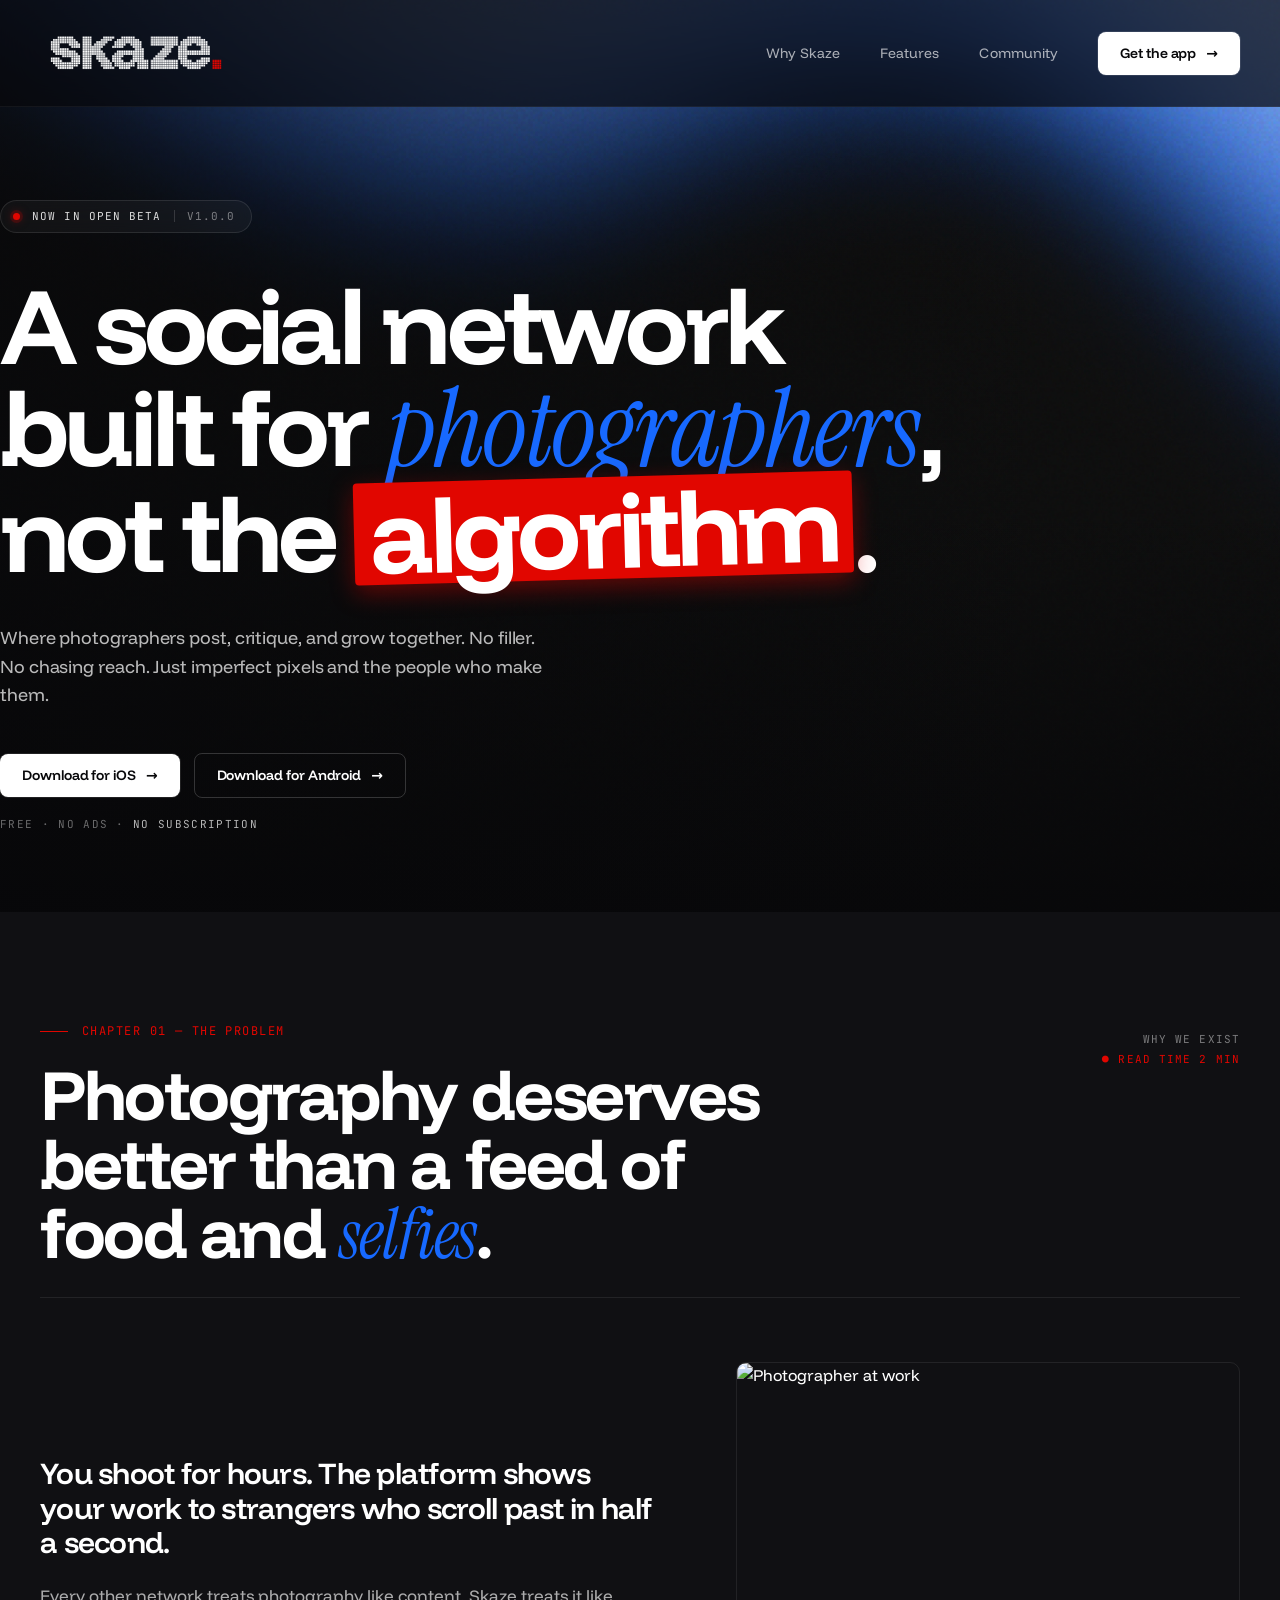
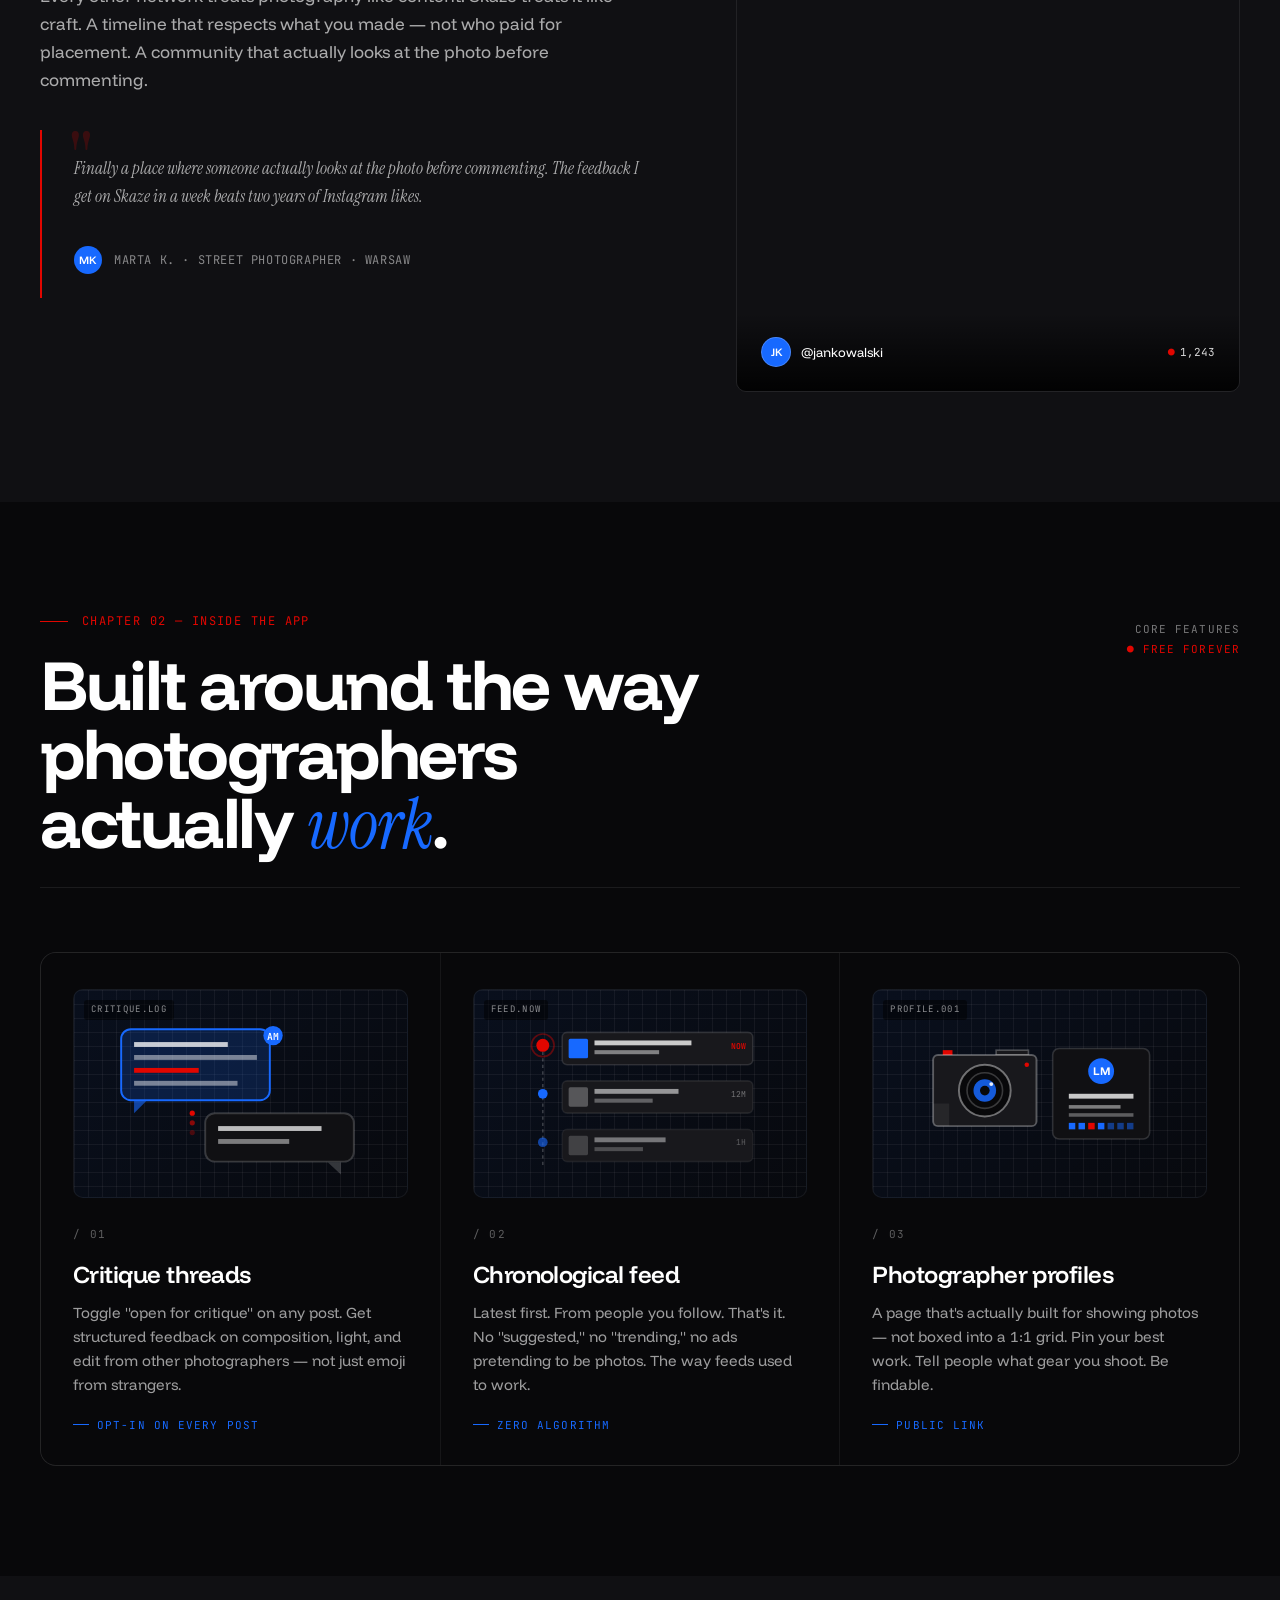
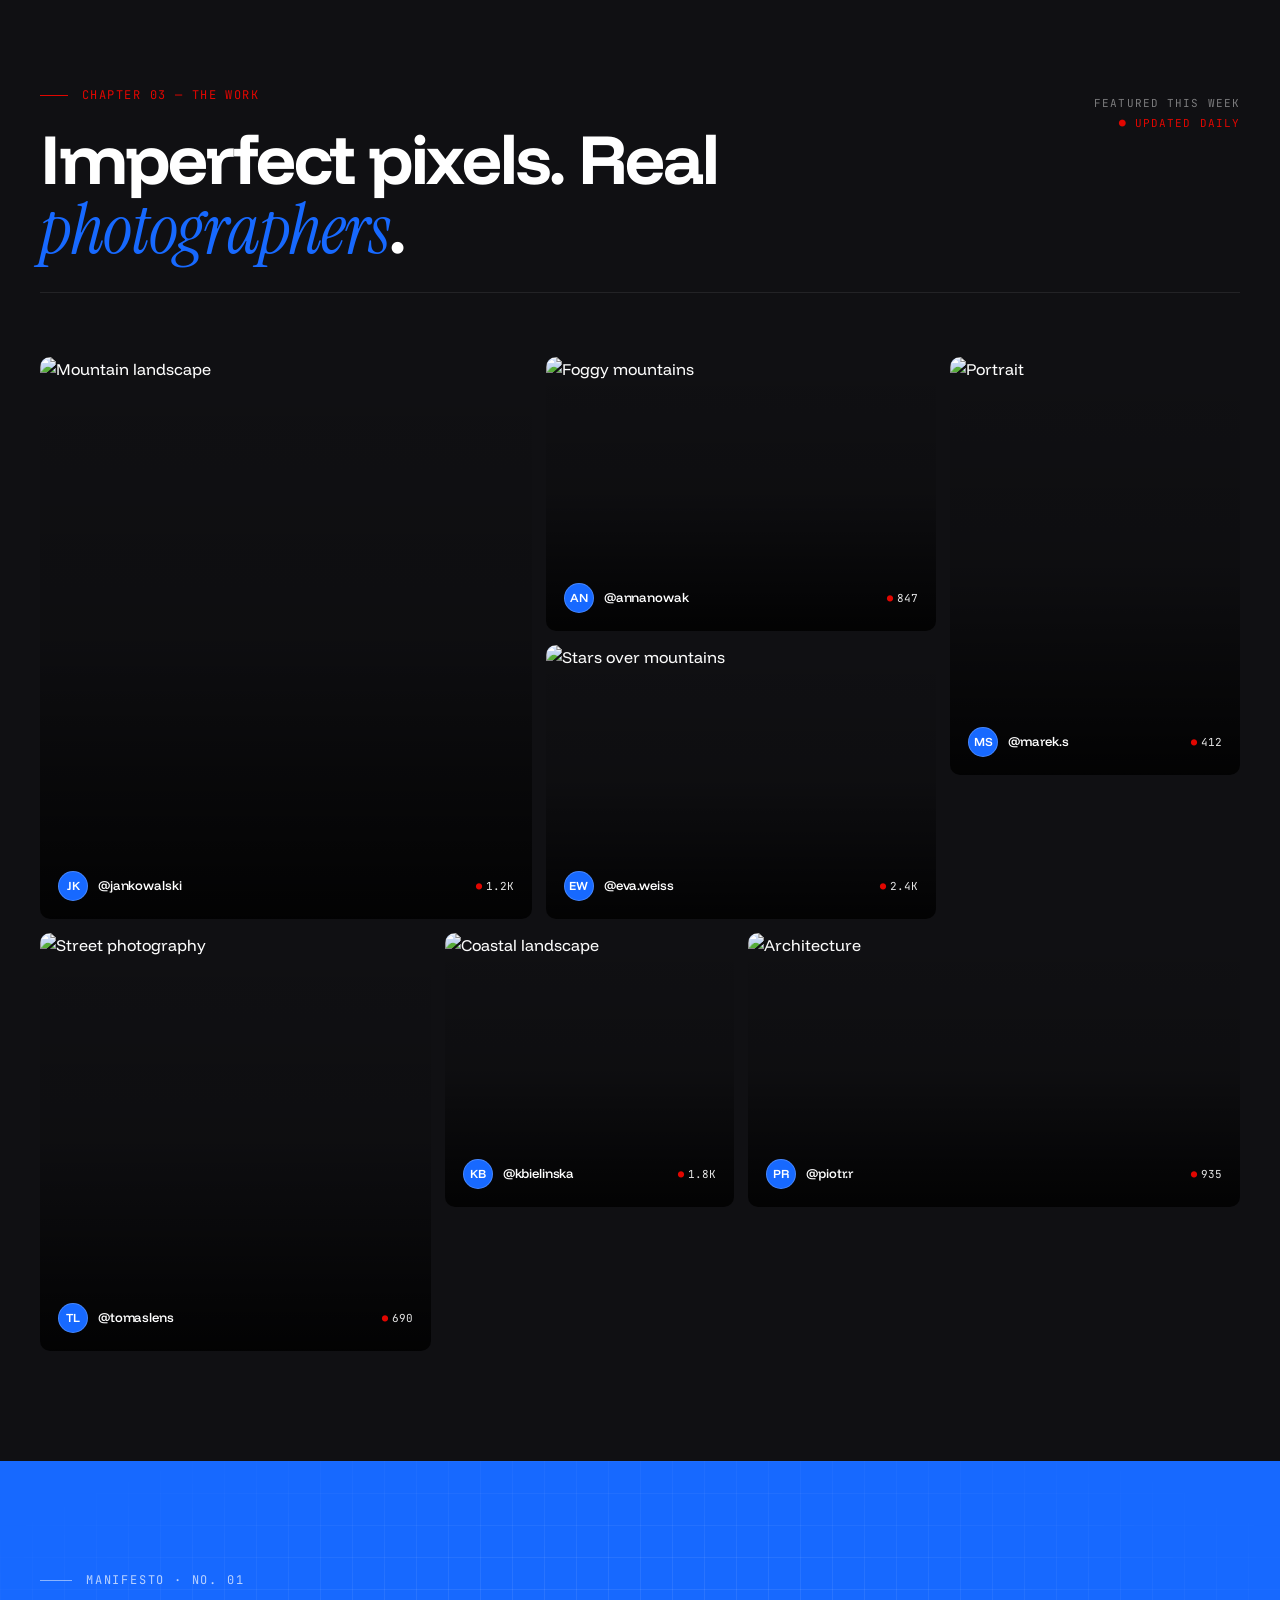
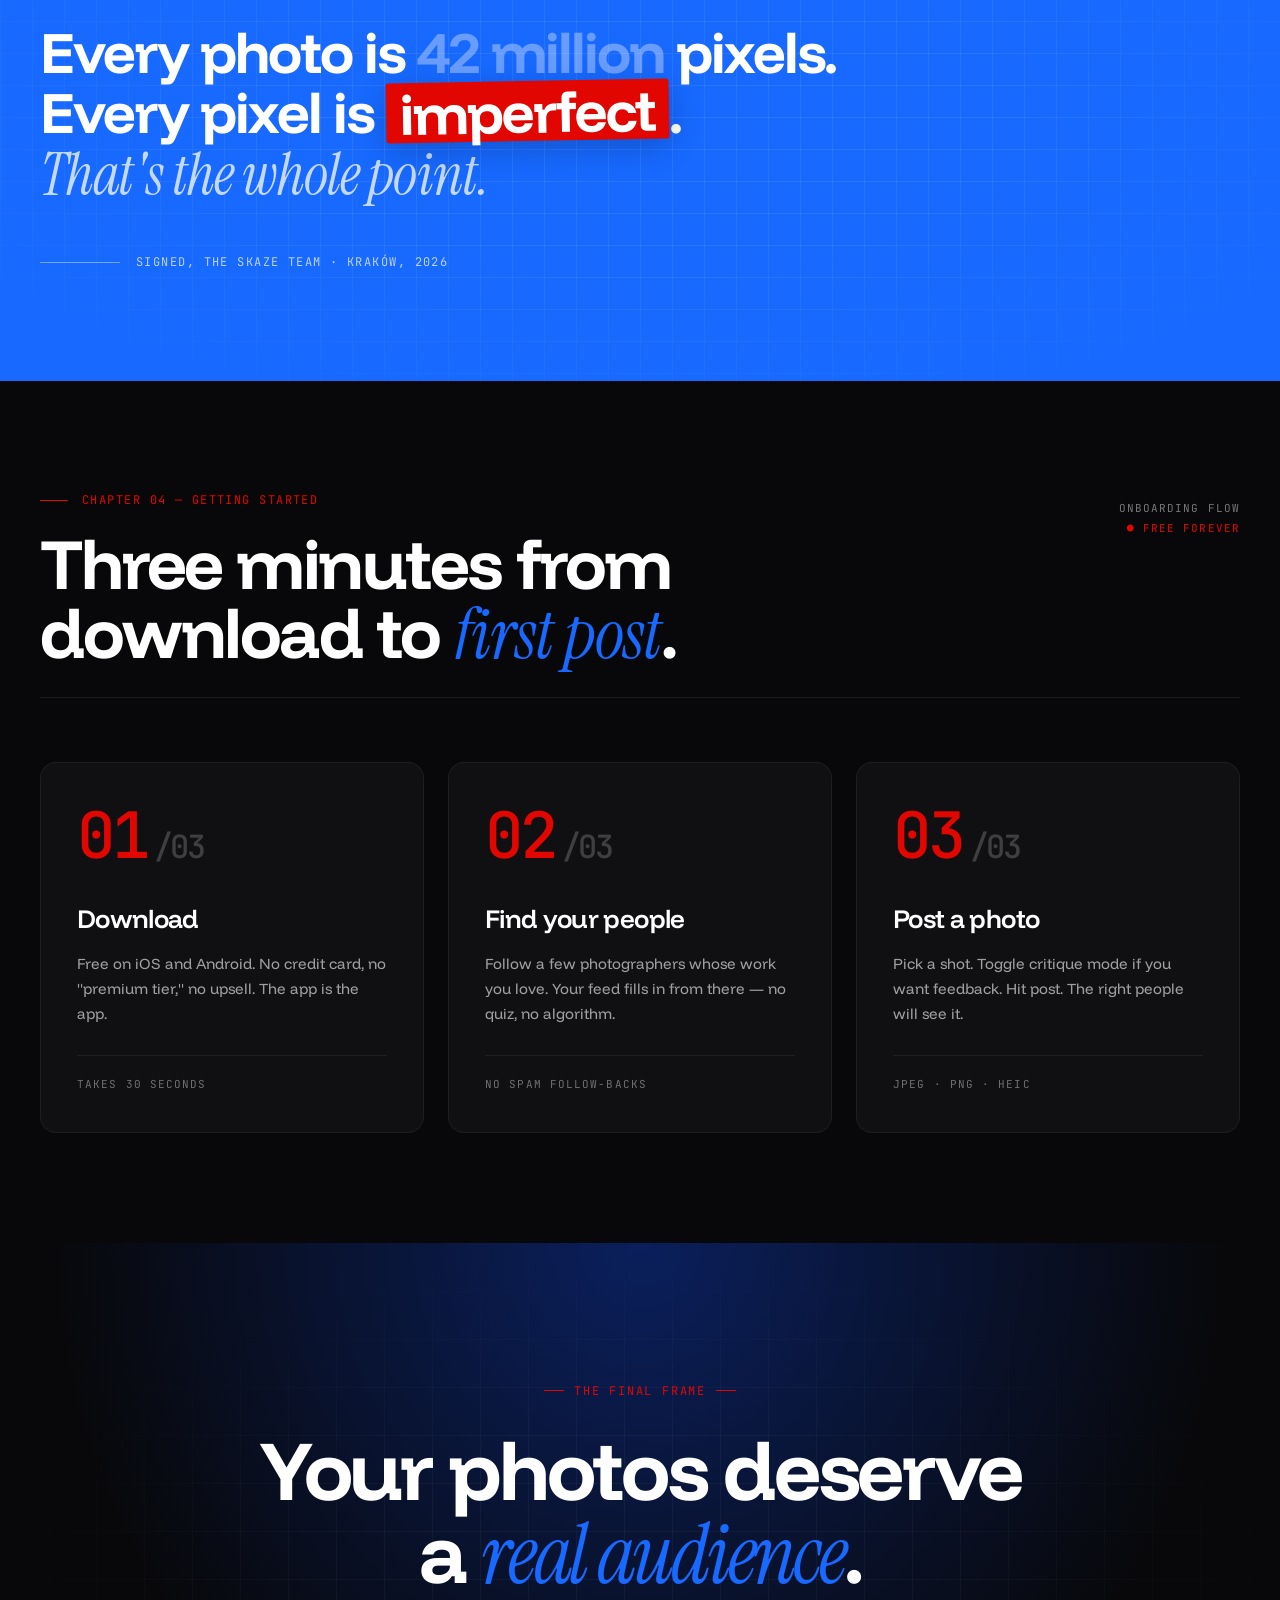
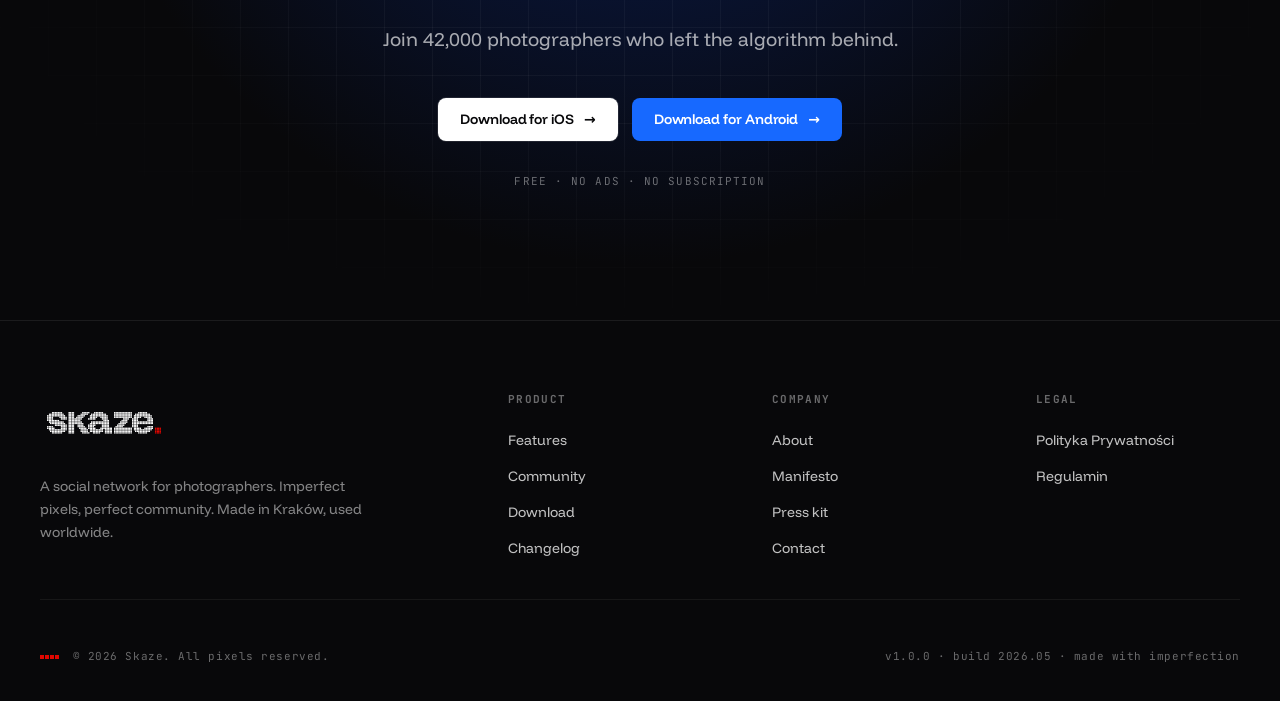
==== commit ba472124: "Fix broken favicon and background asset paths in index.html Agent-Logs-Url: https://github.com/aleks" ====
--- a/index.html
+++ b/index.html
@@ -6,8 +6,8 @@
 <title>Skaze — A social network for photographers</title>
 <meta name="description" content="Skaze is the social network built for photographers. Share work that matters, get real feedback, and find your people. Imperfect pixels, perfect community." />
 
-<link rel="icon" type="image/png" href="assets/favicon.png">
-<link rel="apple-touch-icon" href="assets/favicon.png">
+<link rel="icon" type="image/png" href="favicon.png">
+<link rel="apple-touch-icon" href="favicon.png">
 
 <link rel="preconnect" href="https://fonts.googleapis.com">
 <link rel="preconnect" href="https://fonts.gstatic.com" crossorigin>
@@ -165,7 +165,7 @@
   }
   .hero-bg {
     position: absolute; inset: -6%;
-    background-image: url('assets/background-gradient.jpg');
+    background-image: url('background-gradient.jpg');
     background-size: cover; background-position: center;
     opacity: 0.95;
     z-index: 0;
@@ -1289,4 +1289,4 @@
 </script>
 
 </body>
-</html>+</html>
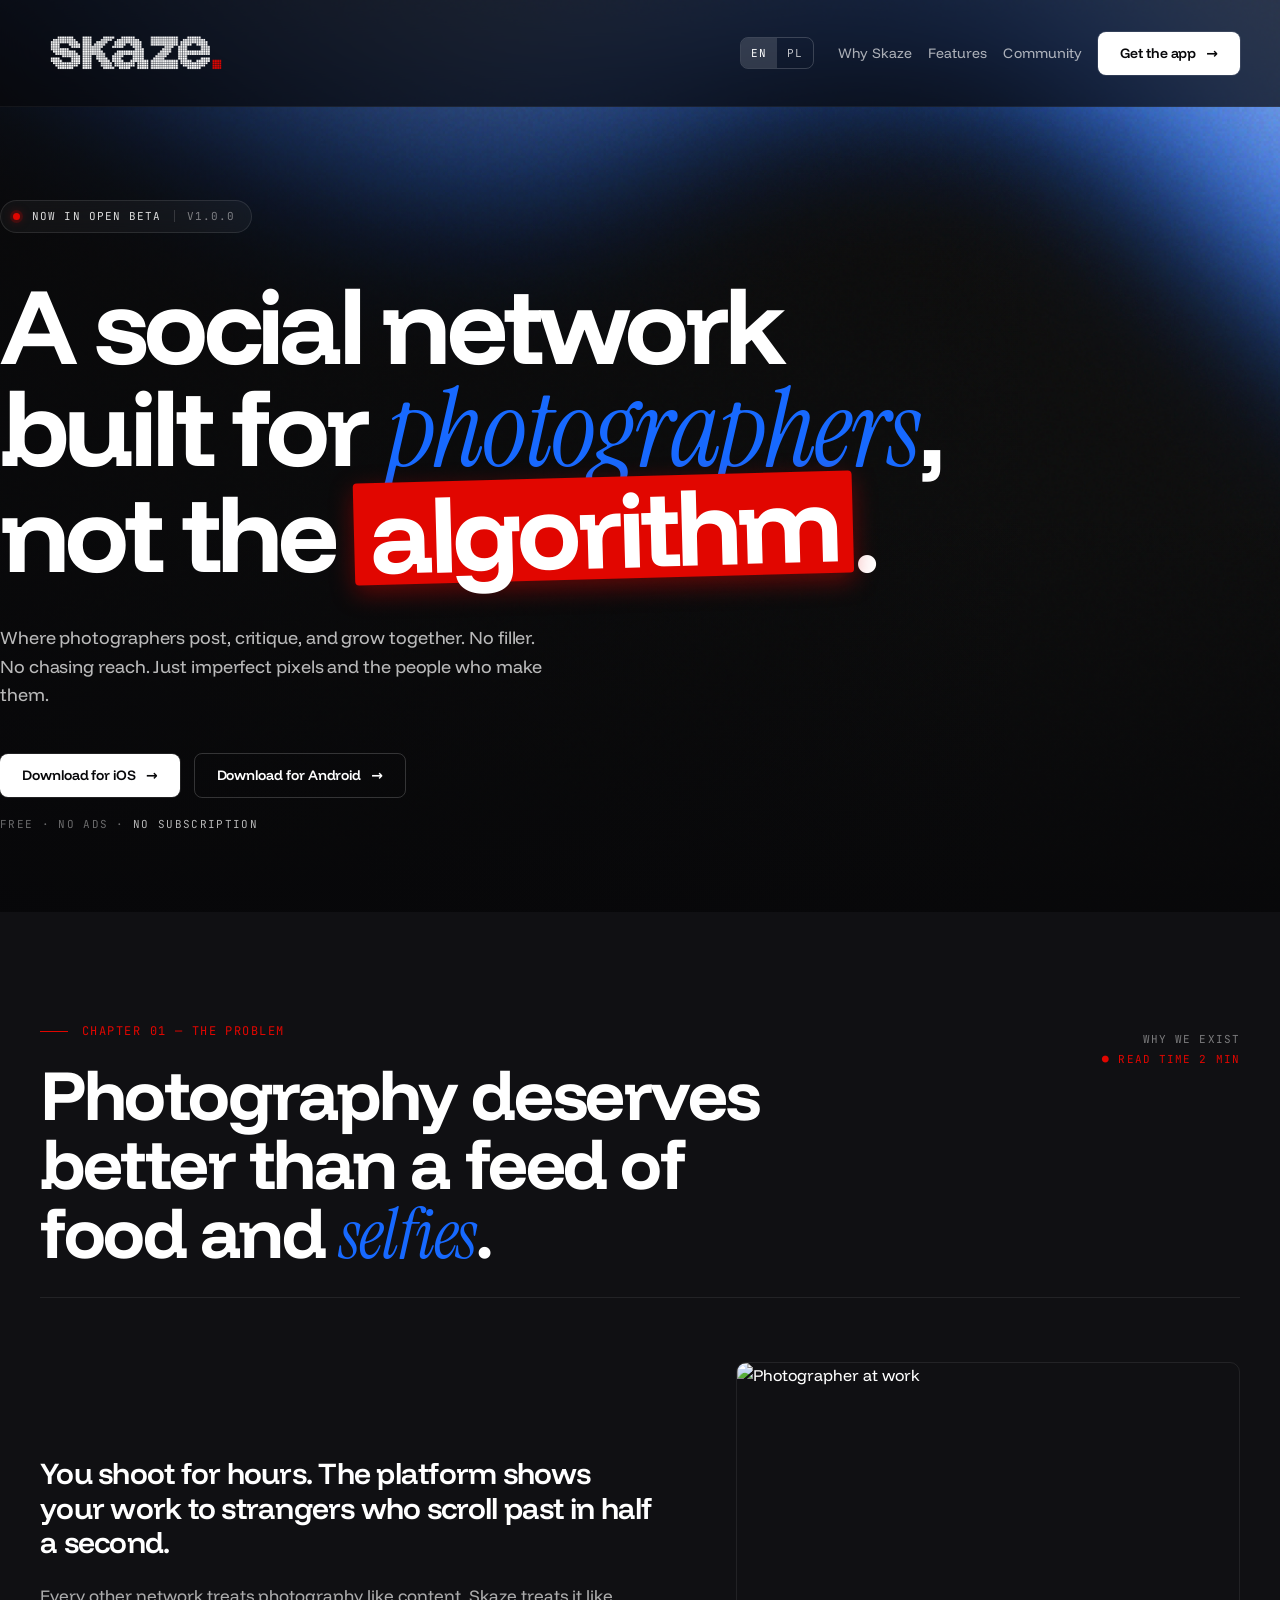
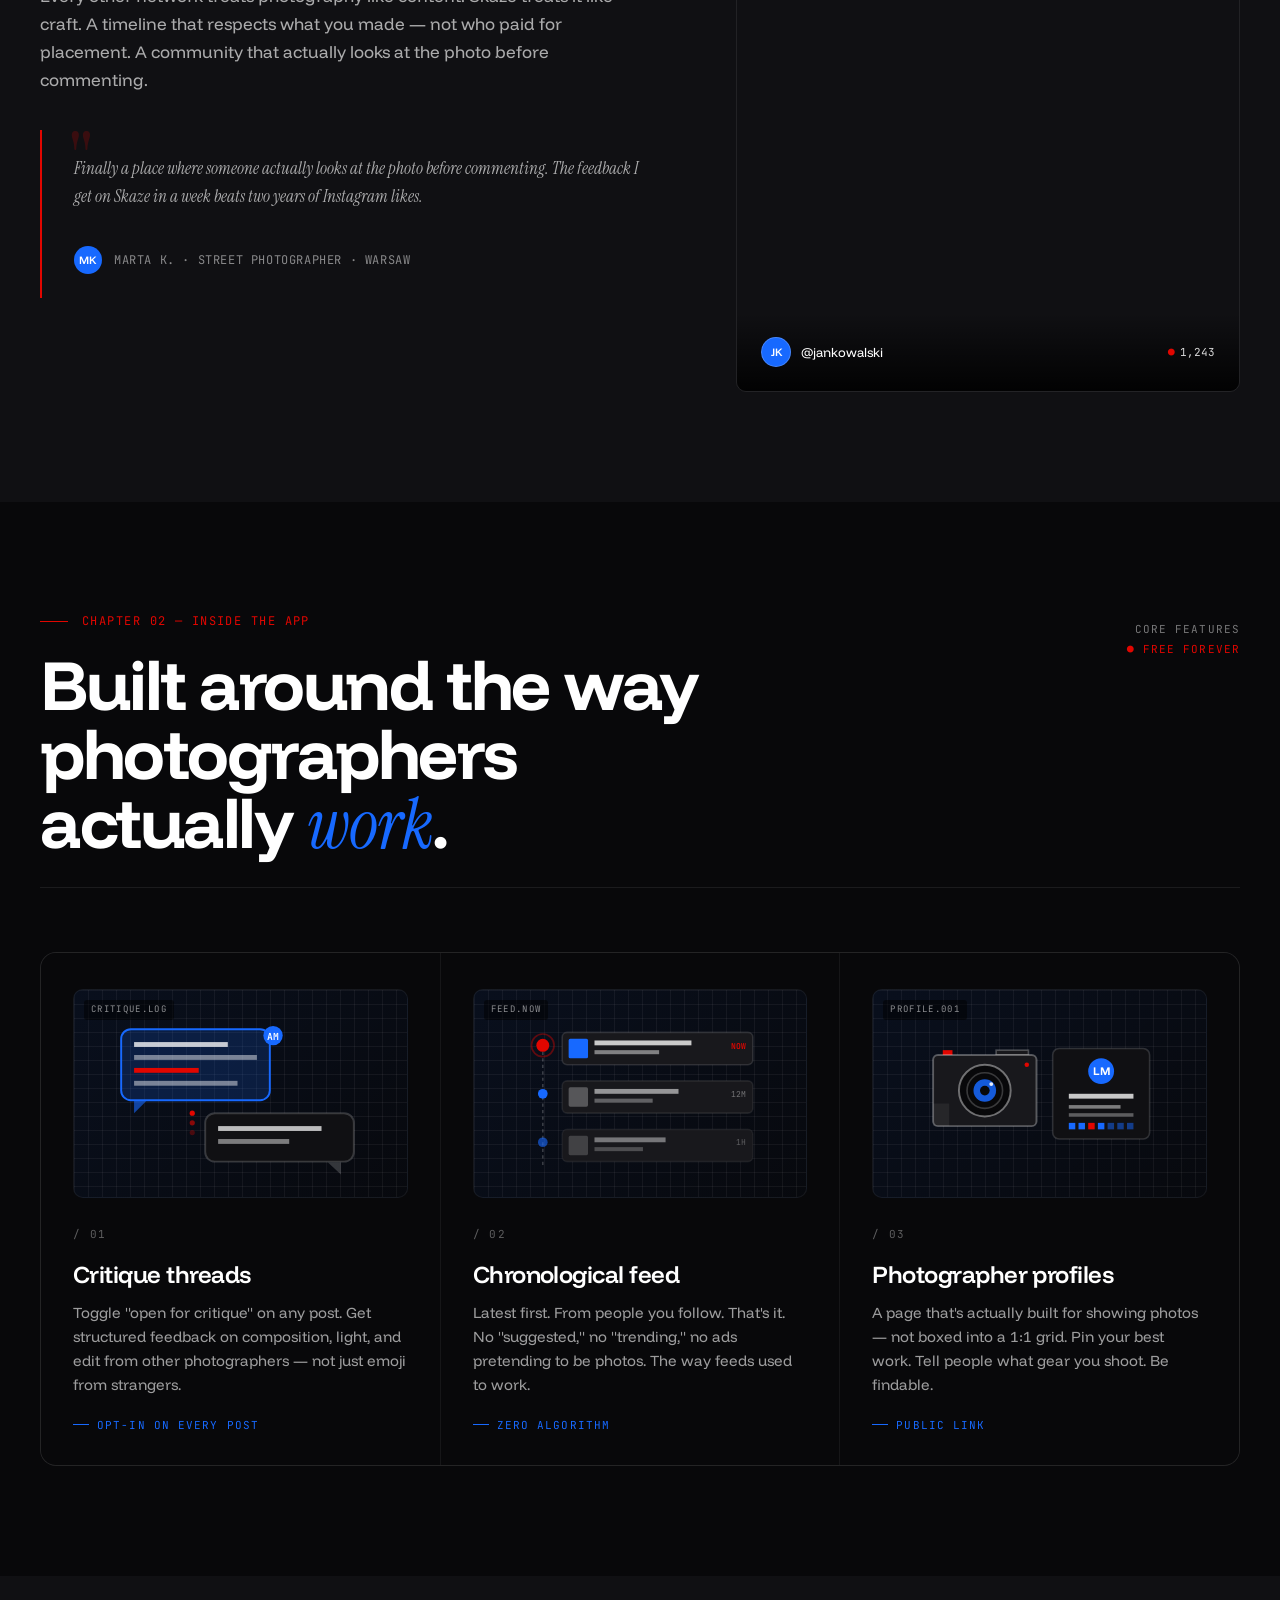
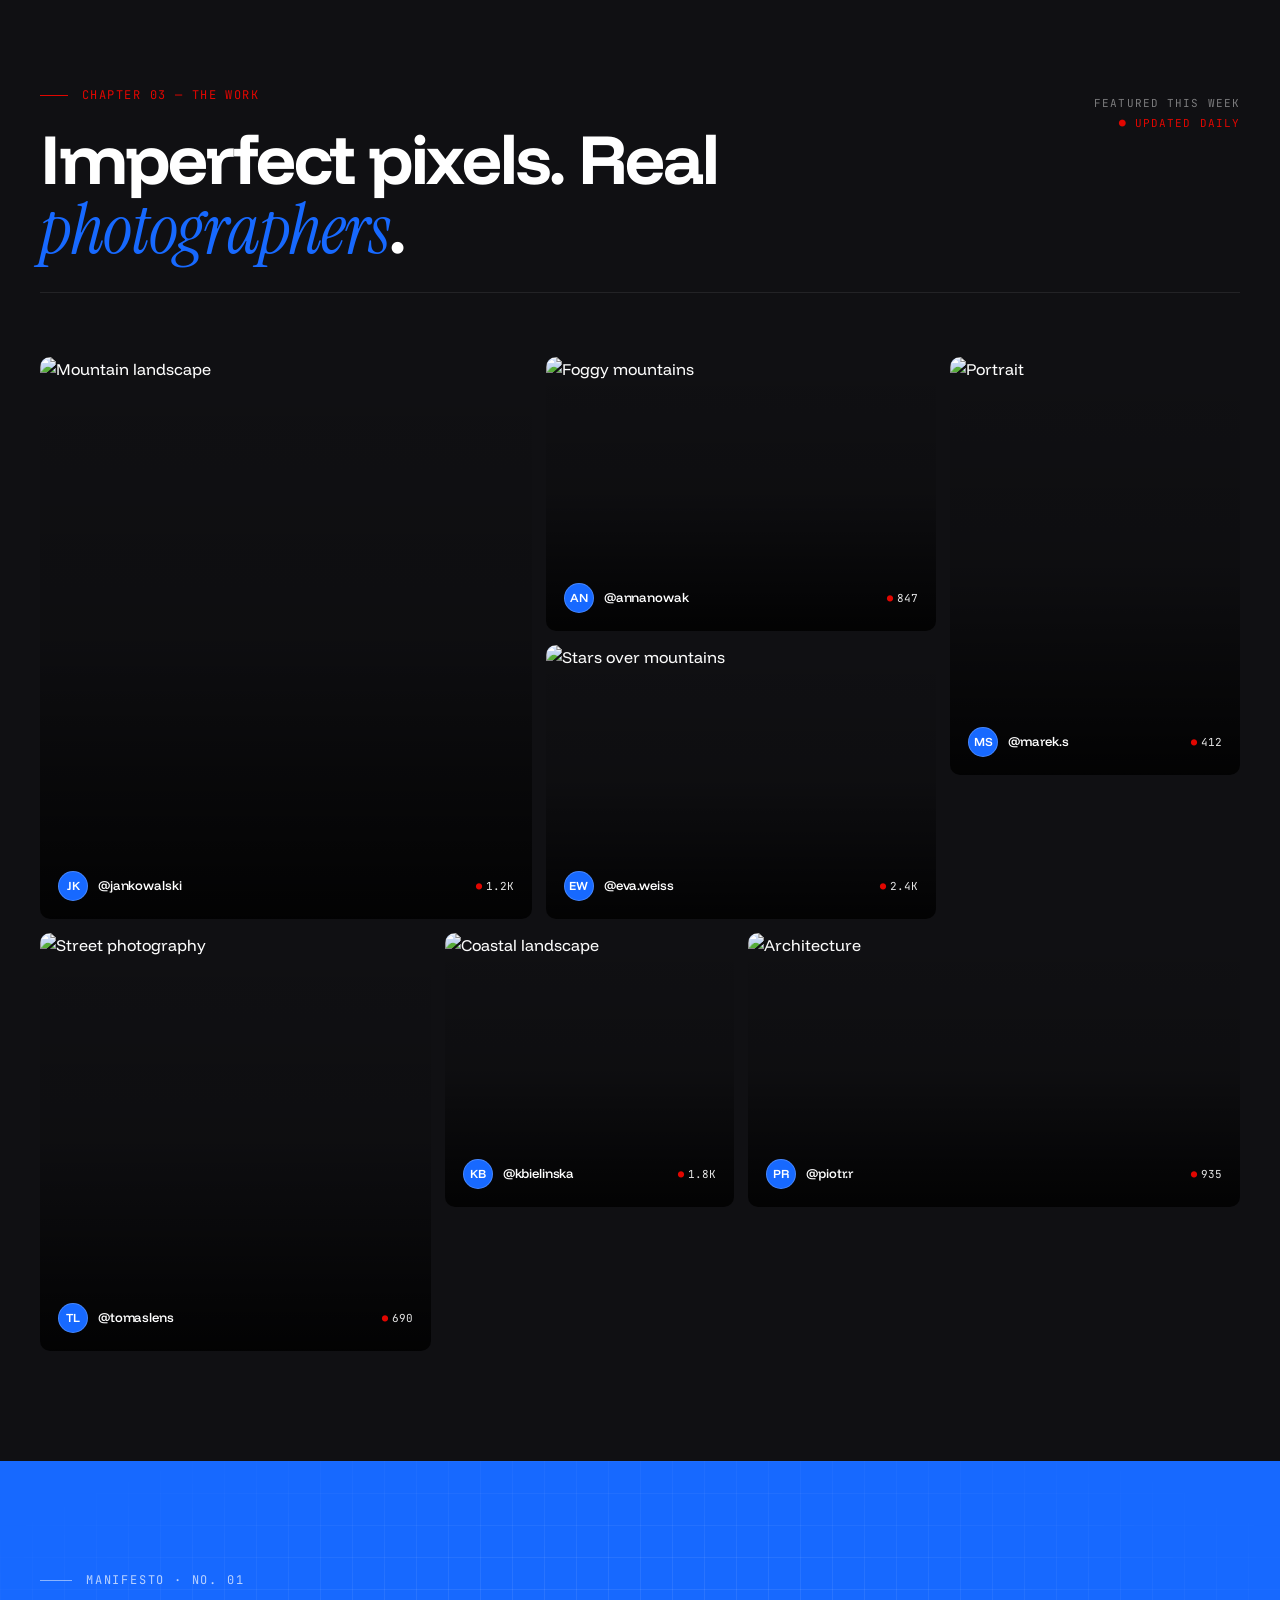
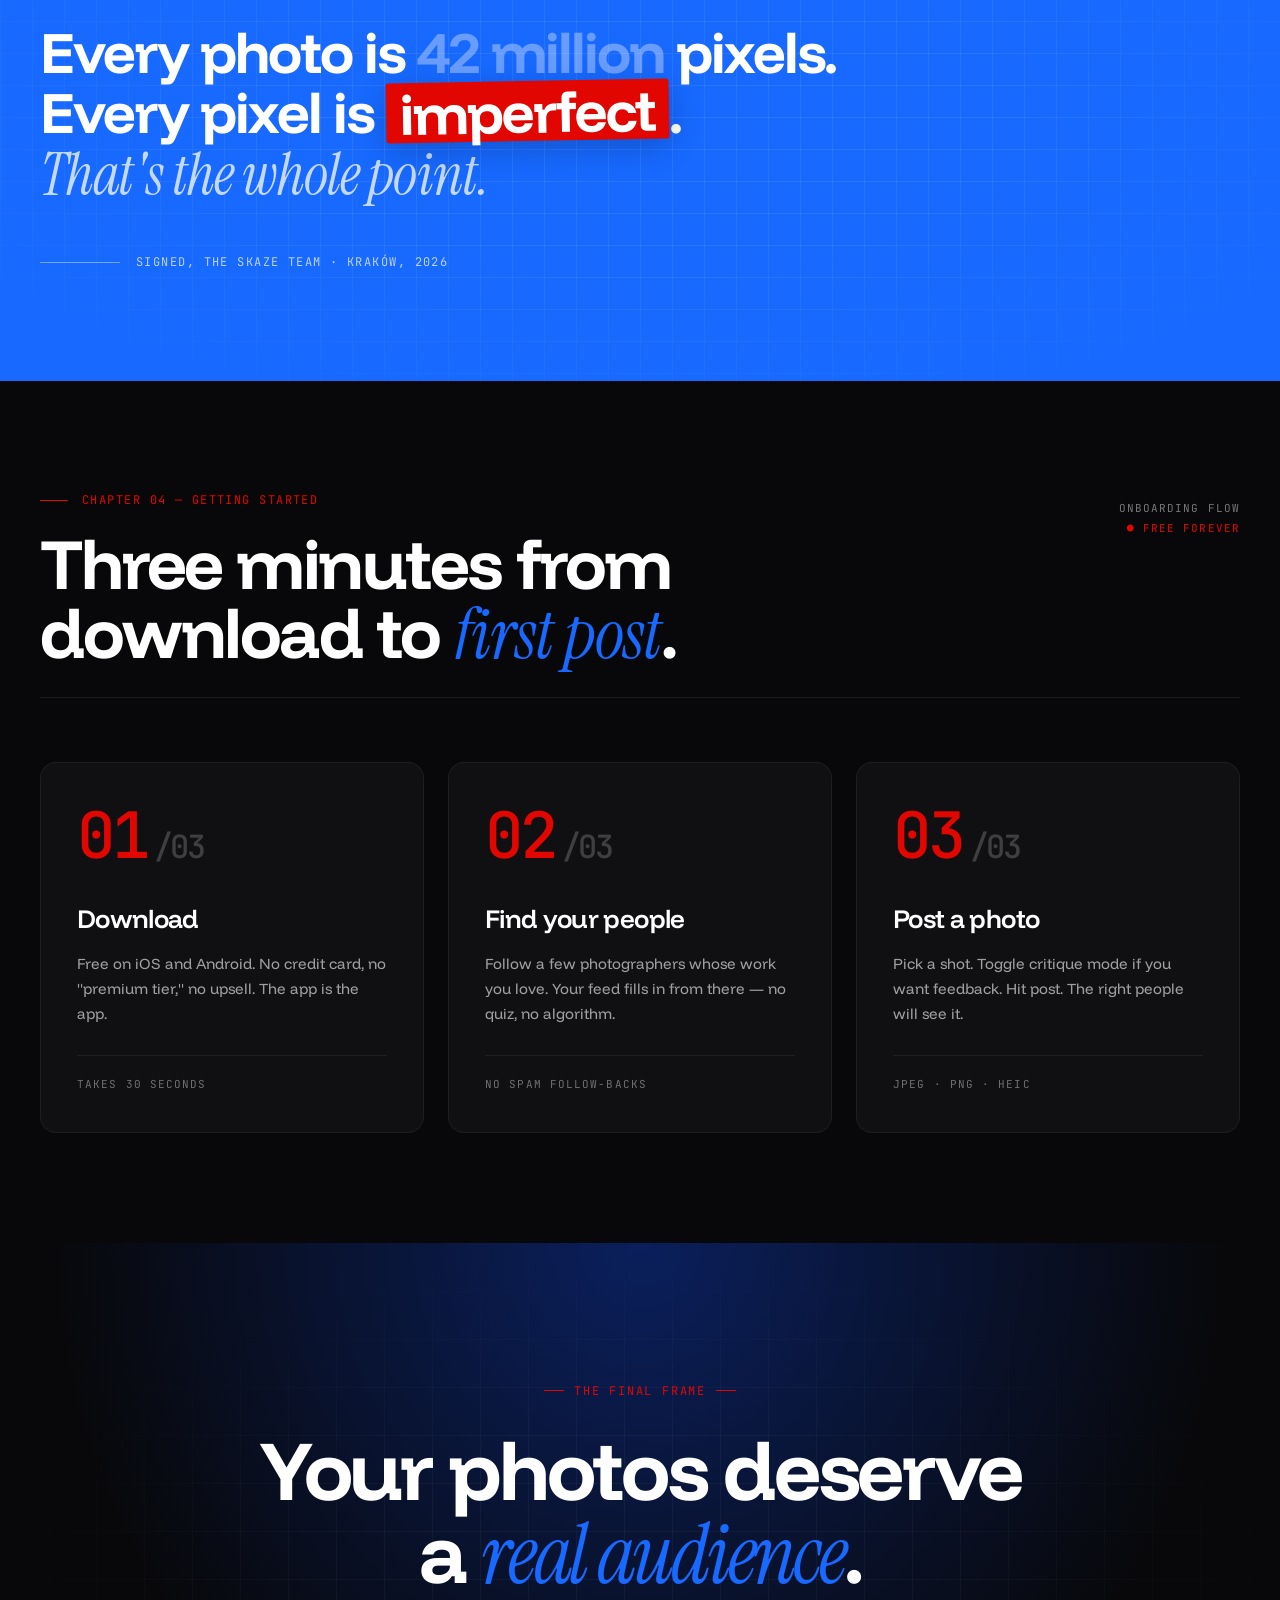
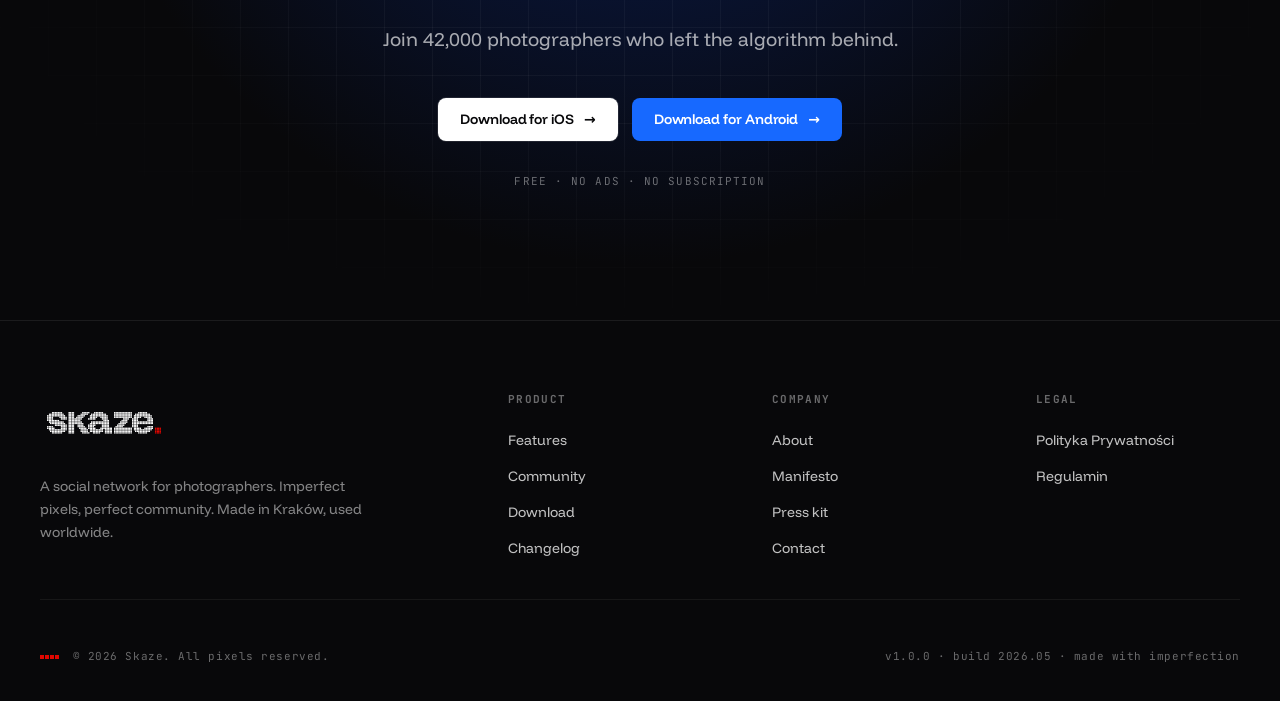
==== commit 867e76b8: "Add EN/PL language switch across pages" ====
--- a/index.html
+++ b/index.html
@@ -91,7 +91,31 @@
   .footer-brand .logo-text { font-size: 26px; }
   .footer-brand .logo-text .dot { width: 10px; height: 10px; }
 
-  .nav-links { display: flex; align-items: center; gap: 40px; }
+  .nav-links { display: flex; align-items: center; gap: 16px; }
+
+  .lang-switch {
+    display: inline-flex;
+    align-items: center;
+    border: 1px solid rgba(255, 255, 255, 0.18);
+    border-radius: 8px;
+    overflow: hidden;
+    margin-right: 8px;
+  }
+  .lang-btn {
+    background: transparent;
+    color: rgba(255, 255, 255, 0.75);
+    border: 0;
+    font-family: var(--font-mono);
+    font-size: 11px;
+    letter-spacing: 0.1em;
+    text-transform: uppercase;
+    padding: 8px 10px;
+    cursor: pointer;
+  }
+  .lang-btn.active {
+    background: rgba(255, 255, 255, 0.14);
+    color: var(--white);
+  }
   .nav-links a:not(.btn) {
     color: rgba(255, 255, 255, 0.65);
     text-decoration: none; font-size: 14px; font-weight: 400;
@@ -840,6 +864,10 @@
       <span class="logo-text" style="display:none">Skaze<span class="dot" aria-hidden="true"></span></span>
     </a>
     <div class="nav-links">
+      <div class="lang-switch" aria-label="Language switch">
+        <button class="lang-btn active" type="button" data-lang="en">EN</button>
+        <button class="lang-btn" type="button" data-lang="pl">PL</button>
+      </div>
       <a href="#why">Why Skaze</a>
       <a href="#features">Features</a>
       <a href="#community">Community</a>
@@ -1286,6 +1314,81 @@
     }, { threshold: 0.12, rootMargin: '0px 0px -60px 0px' });
     els.forEach(el => io.observe(el));
   })();
+
+  const i18n = {
+    en: {
+      htmlLang: 'en',
+      title: 'Skaze — A social network for photographers',
+      description: 'Skaze is the social network built for photographers. Share work that matters, get real feedback, and find your people. Imperfect pixels, perfect community.',
+      navWhy: 'Why Skaze',
+      navFeatures: 'Features',
+      navCommunity: 'Community',
+      navApp: 'Get the app <span class=\"arrow\">→</span>',
+      status: 'Now in open beta',
+      heroTitle: 'A social network<br>built for <span class=\"serif\">photographers</span>,<br>not the <span class=\"strike\">algorithm</span>.',
+      heroLede: 'Where photographers post, critique, and grow together. No filler. No chasing reach. Just imperfect pixels and the people who make them.',
+      heroIOS: 'Download for iOS <span class=\"arrow\">→</span>',
+      heroAndroid: 'Download for Android <span class=\"arrow\">→</span>',
+      heroNote: 'Free · No ads · <span class=\"accent\">No subscription</span>',
+      legalPrivacy: 'Privacy Policy',
+      legalTerms: 'Terms of Service'
+    },
+    pl: {
+      htmlLang: 'pl',
+      title: 'Skaze — Sieć społecznościowa dla fotografów',
+      description: 'Skaze to sieć społecznościowa stworzona dla fotografów. Publikuj ważne zdjęcia, dostawaj prawdziwy feedback i znajdź swoją społeczność.',
+      navWhy: 'Dlaczego Skaze',
+      navFeatures: 'Funkcje',
+      navCommunity: 'Społeczność',
+      navApp: 'Pobierz aplikację <span class=\"arrow\">→</span>',
+      status: 'Teraz w otwartej becie',
+      heroTitle: 'Sieć społecznościowa<br>stworzona dla <span class=\"serif\">fotografów</span>,<br>a nie dla <span class=\"strike\">algorytmu</span>.',
+      heroLede: 'Miejsce, gdzie fotografowie publikują, komentują i rozwijają się razem. Bez zapychaczy. Bez gonienia zasięgów. Tylko niedoskonałe piksele i ludzie, którzy je tworzą.',
+      heroIOS: 'Pobierz na iOS <span class=\"arrow\">→</span>',
+      heroAndroid: 'Pobierz na Androida <span class=\"arrow\">→</span>',
+      heroNote: 'Za darmo · Bez reklam · <span class=\"accent\">Bez subskrypcji</span>',
+      legalPrivacy: 'Polityka Prywatności',
+      legalTerms: 'Regulamin'
+    }
+  };
+
+  const setHtml = (selector, value) => {
+    const el = document.querySelector(selector);
+    if (el && typeof value === 'string') el.innerHTML = value;
+  };
+
+  const applyLanguage = (lang) => {
+    const t = i18n[lang] || i18n.en;
+    document.documentElement.lang = t.htmlLang;
+    document.title = t.title;
+    const meta = document.querySelector('meta[name=\"description\"]');
+    if (meta) meta.setAttribute('content', t.description);
+
+    setHtml('.nav-links a[href=\"#why\"]', t.navWhy);
+    setHtml('.nav-links a[href=\"#features\"]', t.navFeatures);
+    setHtml('.nav-links a[href=\"#community\"]', t.navCommunity);
+    setHtml('.nav-links a.btn-primary', t.navApp);
+    setHtml('.hero-status span:nth-child(2)', t.status);
+    setHtml('.hero h1', t.heroTitle);
+    setHtml('.hero p.lede', t.heroLede);
+    setHtml('.hero-cta a.btn-primary', t.heroIOS);
+    setHtml('.hero-cta a.btn-secondary', t.heroAndroid);
+    setHtml('.hero-cta-note', t.heroNote);
+
+    document.querySelectorAll('.lang-btn').forEach(btn => {
+      btn.classList.toggle('active', btn.dataset.lang === lang);
+    });
+
+    document.querySelectorAll('.footer-col h4')[3].textContent = lang === 'pl' ? 'Prawo' : 'Legal';
+    setHtml('.footer-col:nth-of-type(4) li:nth-child(1) a', t.legalPrivacy);
+    setHtml('.footer-col:nth-of-type(4) li:nth-child(2) a', t.legalTerms);
+  };
+
+  document.querySelectorAll('.lang-btn').forEach(btn => {
+    btn.addEventListener('click', () => applyLanguage(btn.dataset.lang));
+  });
+
+  applyLanguage('en');
 </script>
 
 </body>
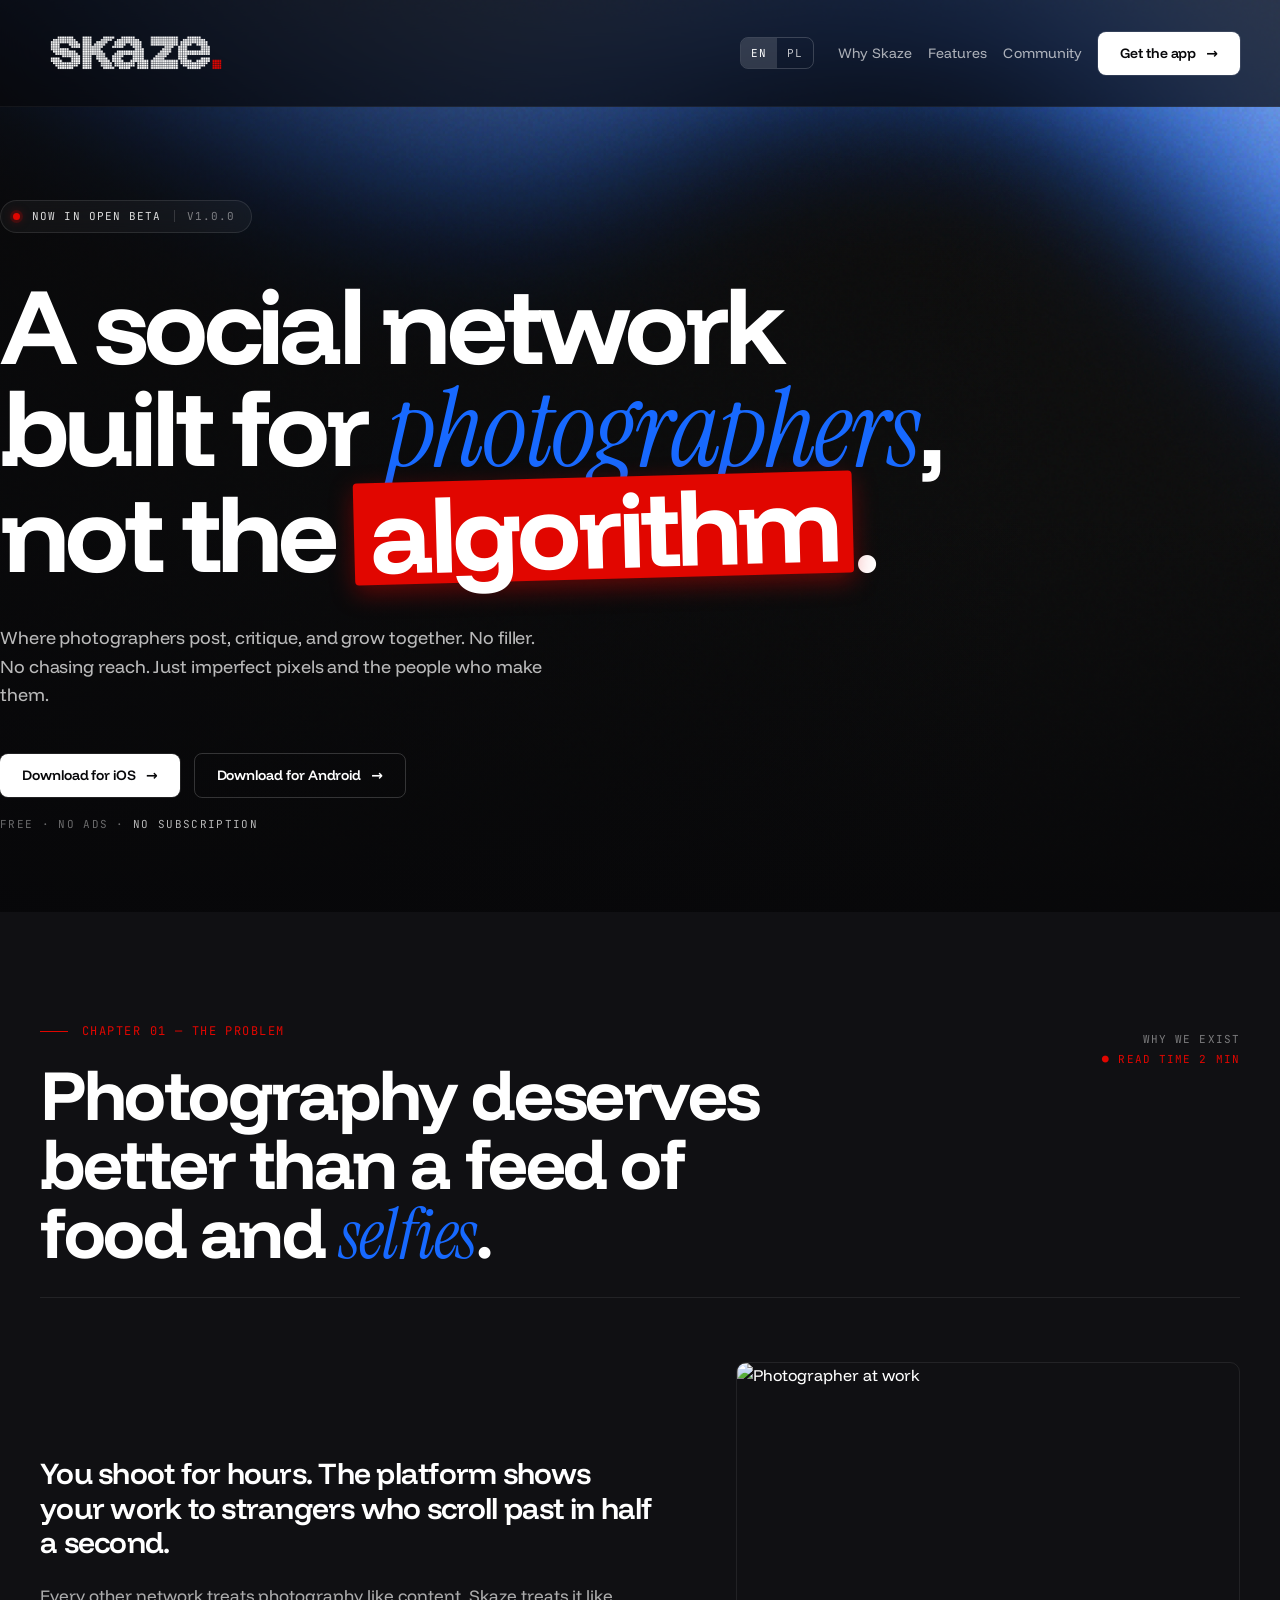
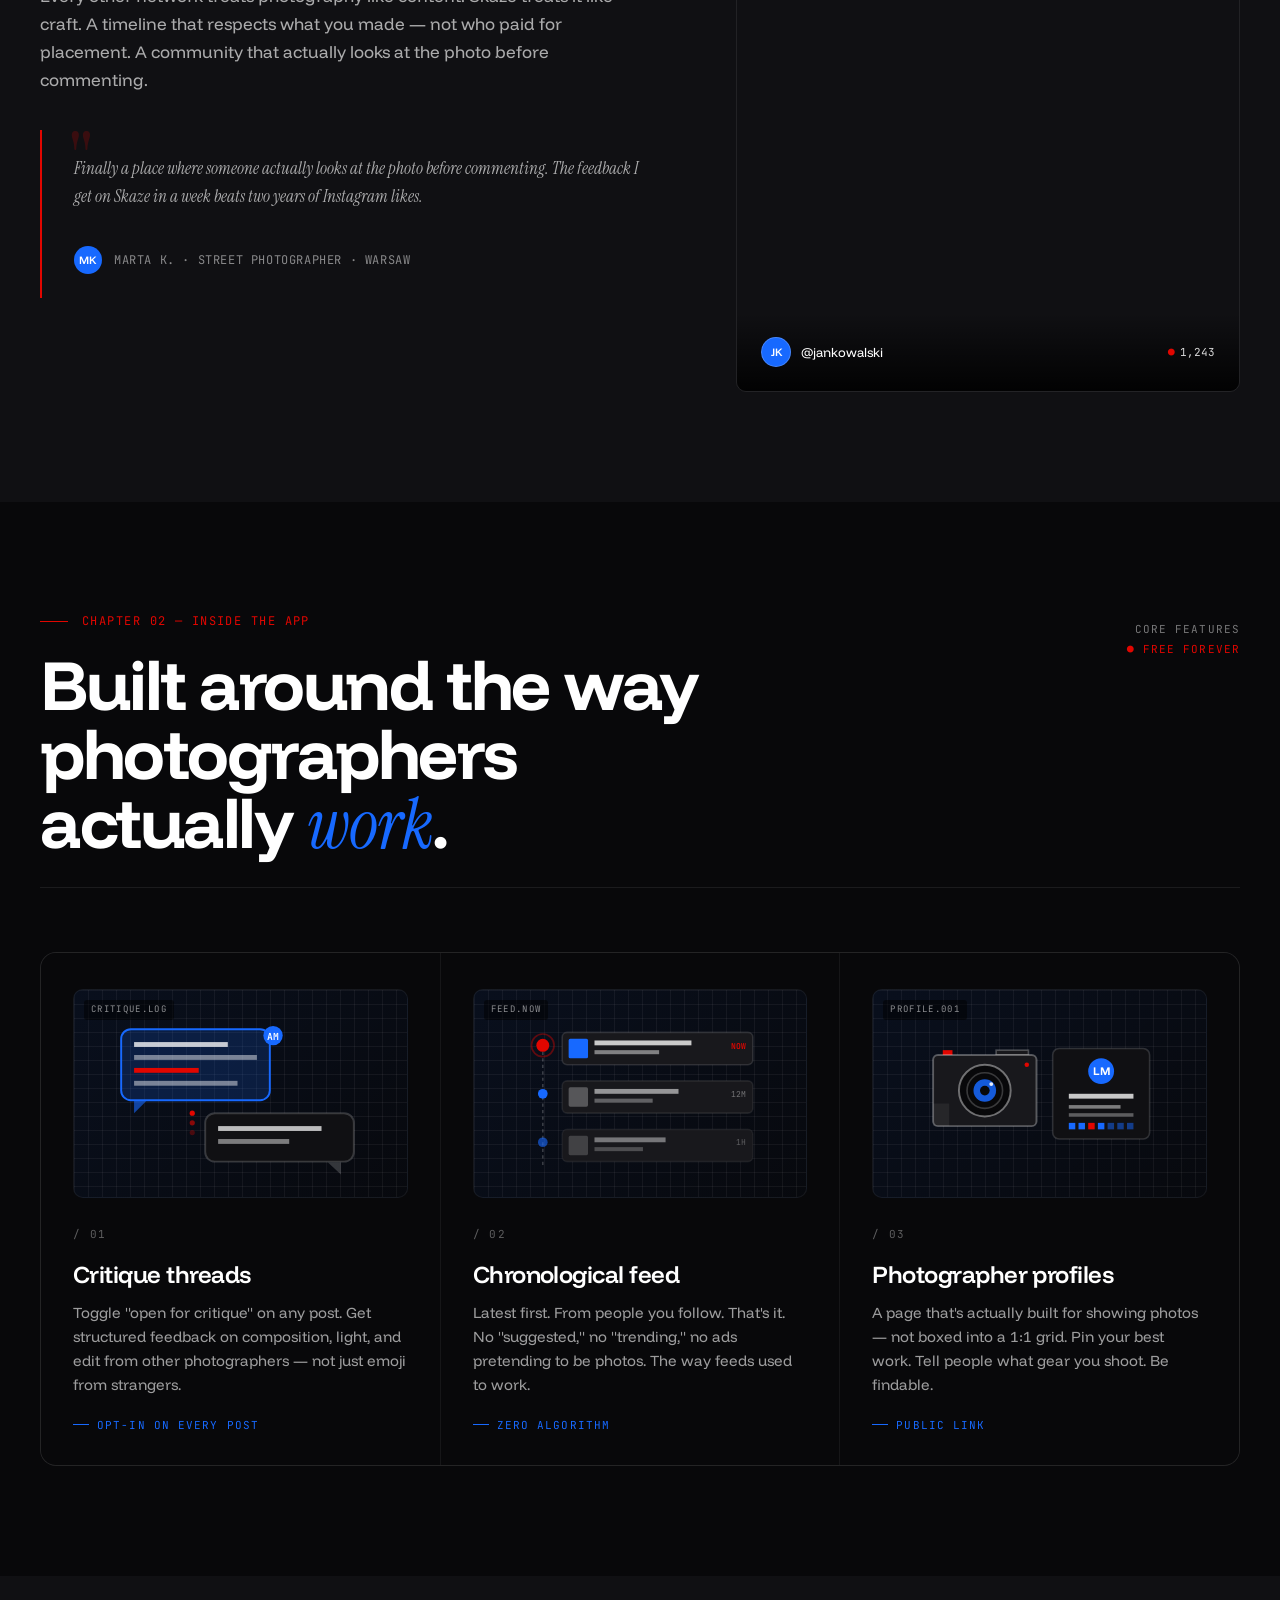
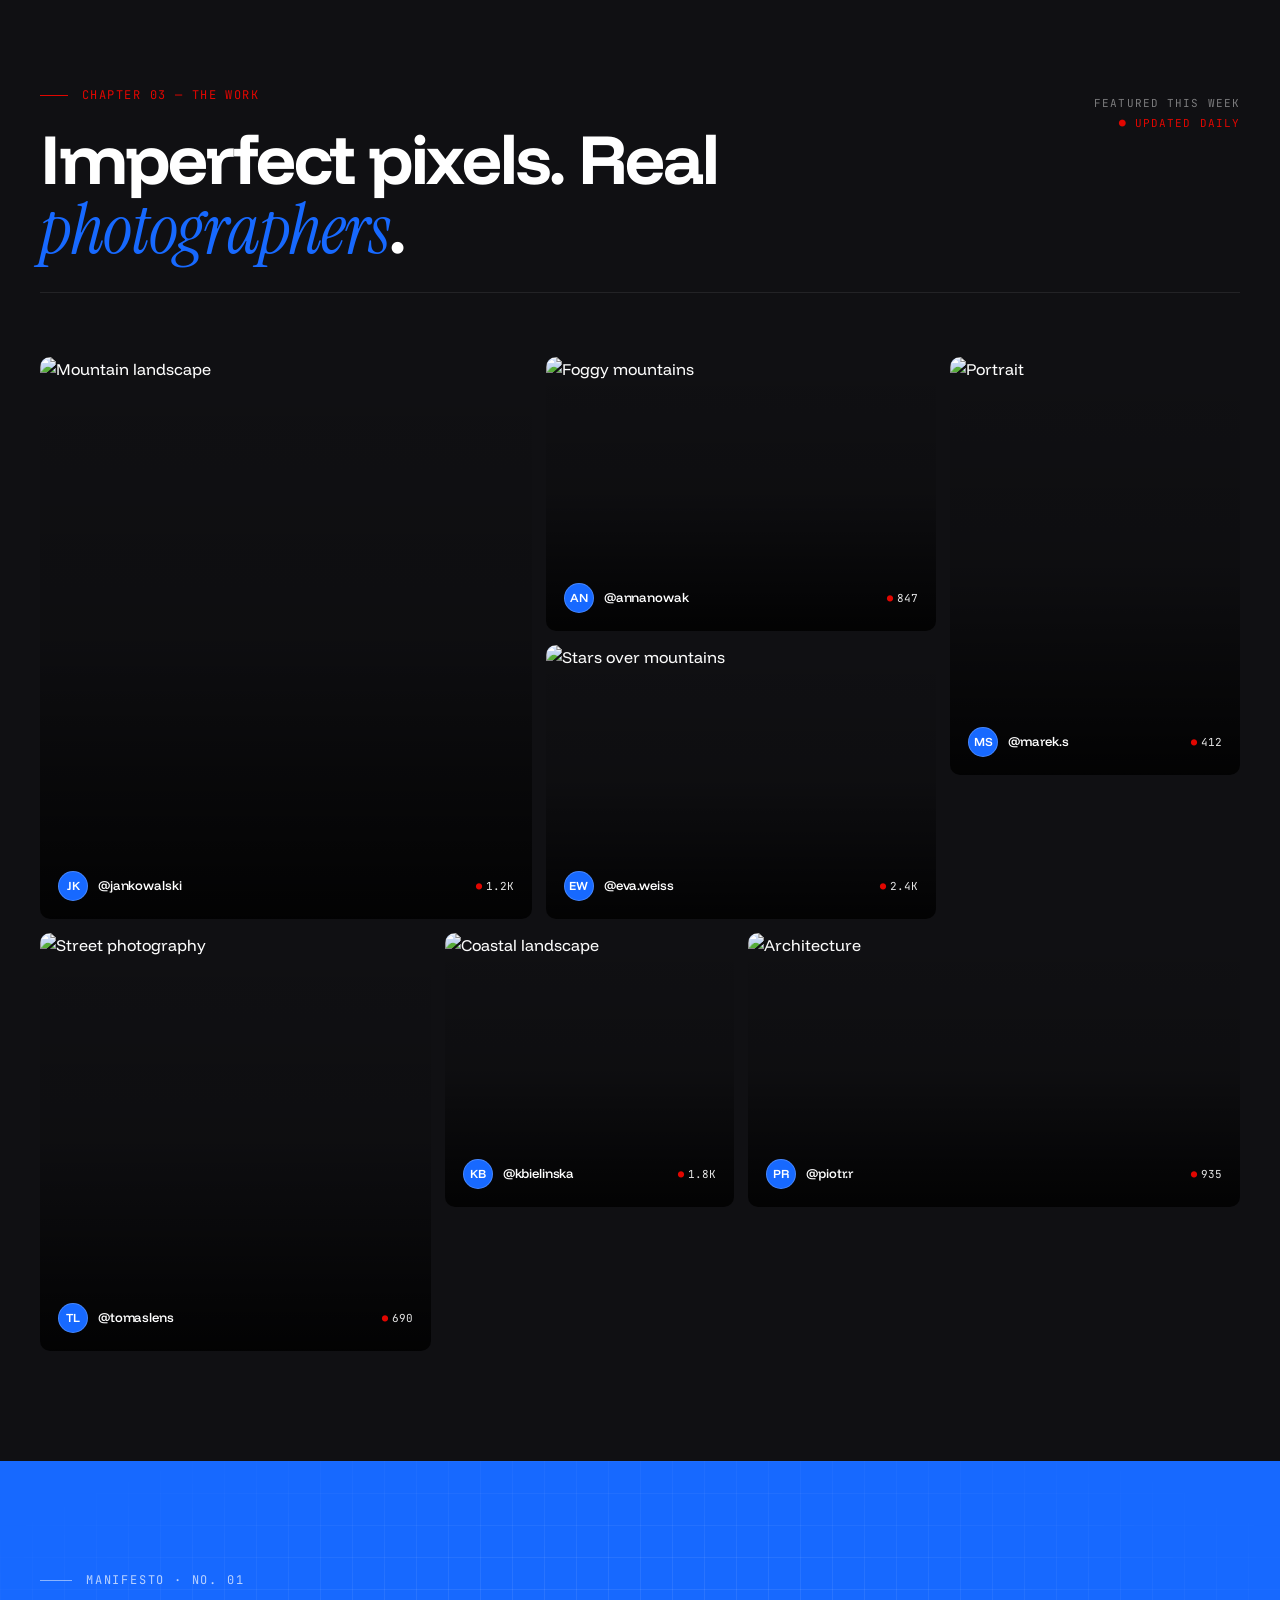
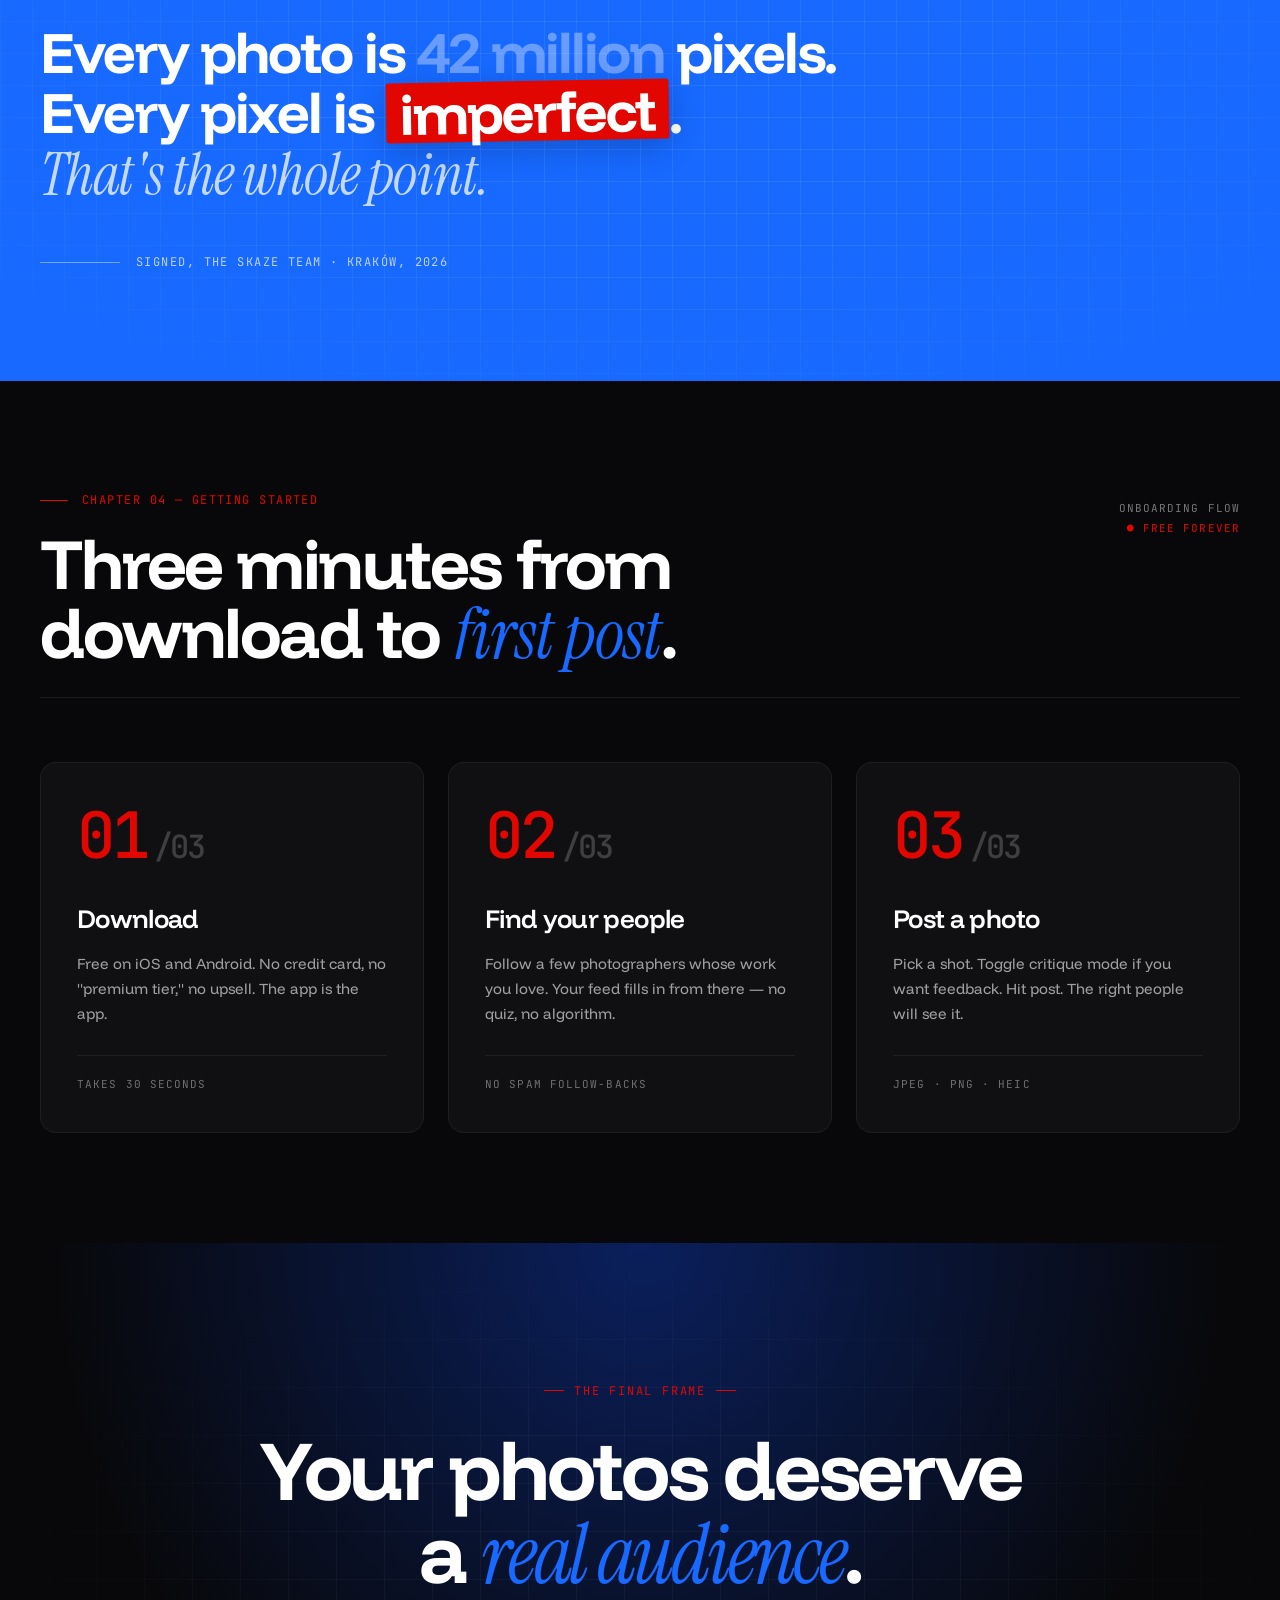
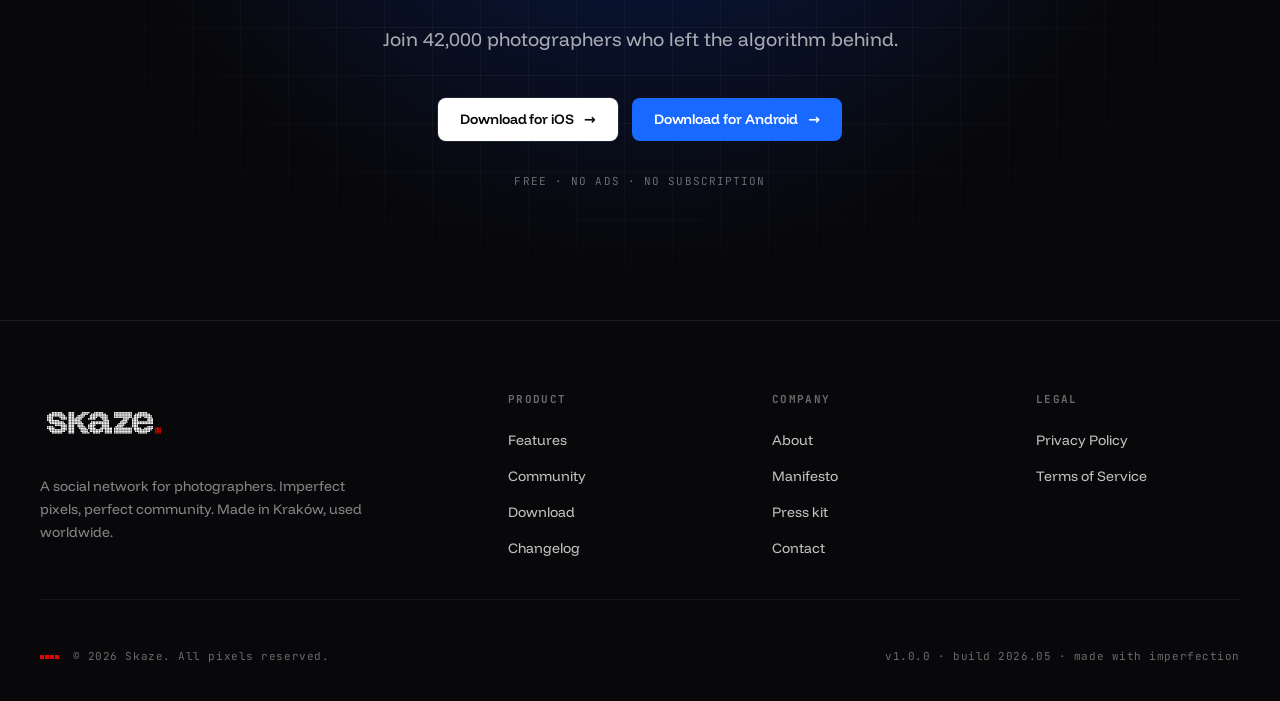
==== commit c850b2fb: "Refine language switch footer translation mapping" ====
--- a/index.html
+++ b/index.html
@@ -1331,6 +1331,7 @@
       heroAndroid: 'Download for Android <span class=\"arrow\">→</span>',
       heroNote: 'Free · No ads · <span class=\"accent\">No subscription</span>',
       legalPrivacy: 'Privacy Policy',
+      legalHeading: 'Legal',
       legalTerms: 'Terms of Service'
     },
     pl: {
@@ -1348,6 +1349,7 @@
       heroAndroid: 'Pobierz na Androida <span class=\"arrow\">→</span>',
       heroNote: 'Za darmo · Bez reklam · <span class=\"accent\">Bez subskrypcji</span>',
       legalPrivacy: 'Polityka Prywatności',
+      legalHeading: 'Prawo',
       legalTerms: 'Regulamin'
     }
   };
@@ -1379,7 +1381,7 @@
       btn.classList.toggle('active', btn.dataset.lang === lang);
     });
 
-    document.querySelectorAll('.footer-col h4')[3].textContent = lang === 'pl' ? 'Prawo' : 'Legal';
+    setHtml('.footer-col:nth-of-type(4) h4', t.legalHeading);
     setHtml('.footer-col:nth-of-type(4) li:nth-child(1) a', t.legalPrivacy);
     setHtml('.footer-col:nth-of-type(4) li:nth-child(2) a', t.legalTerms);
   };
